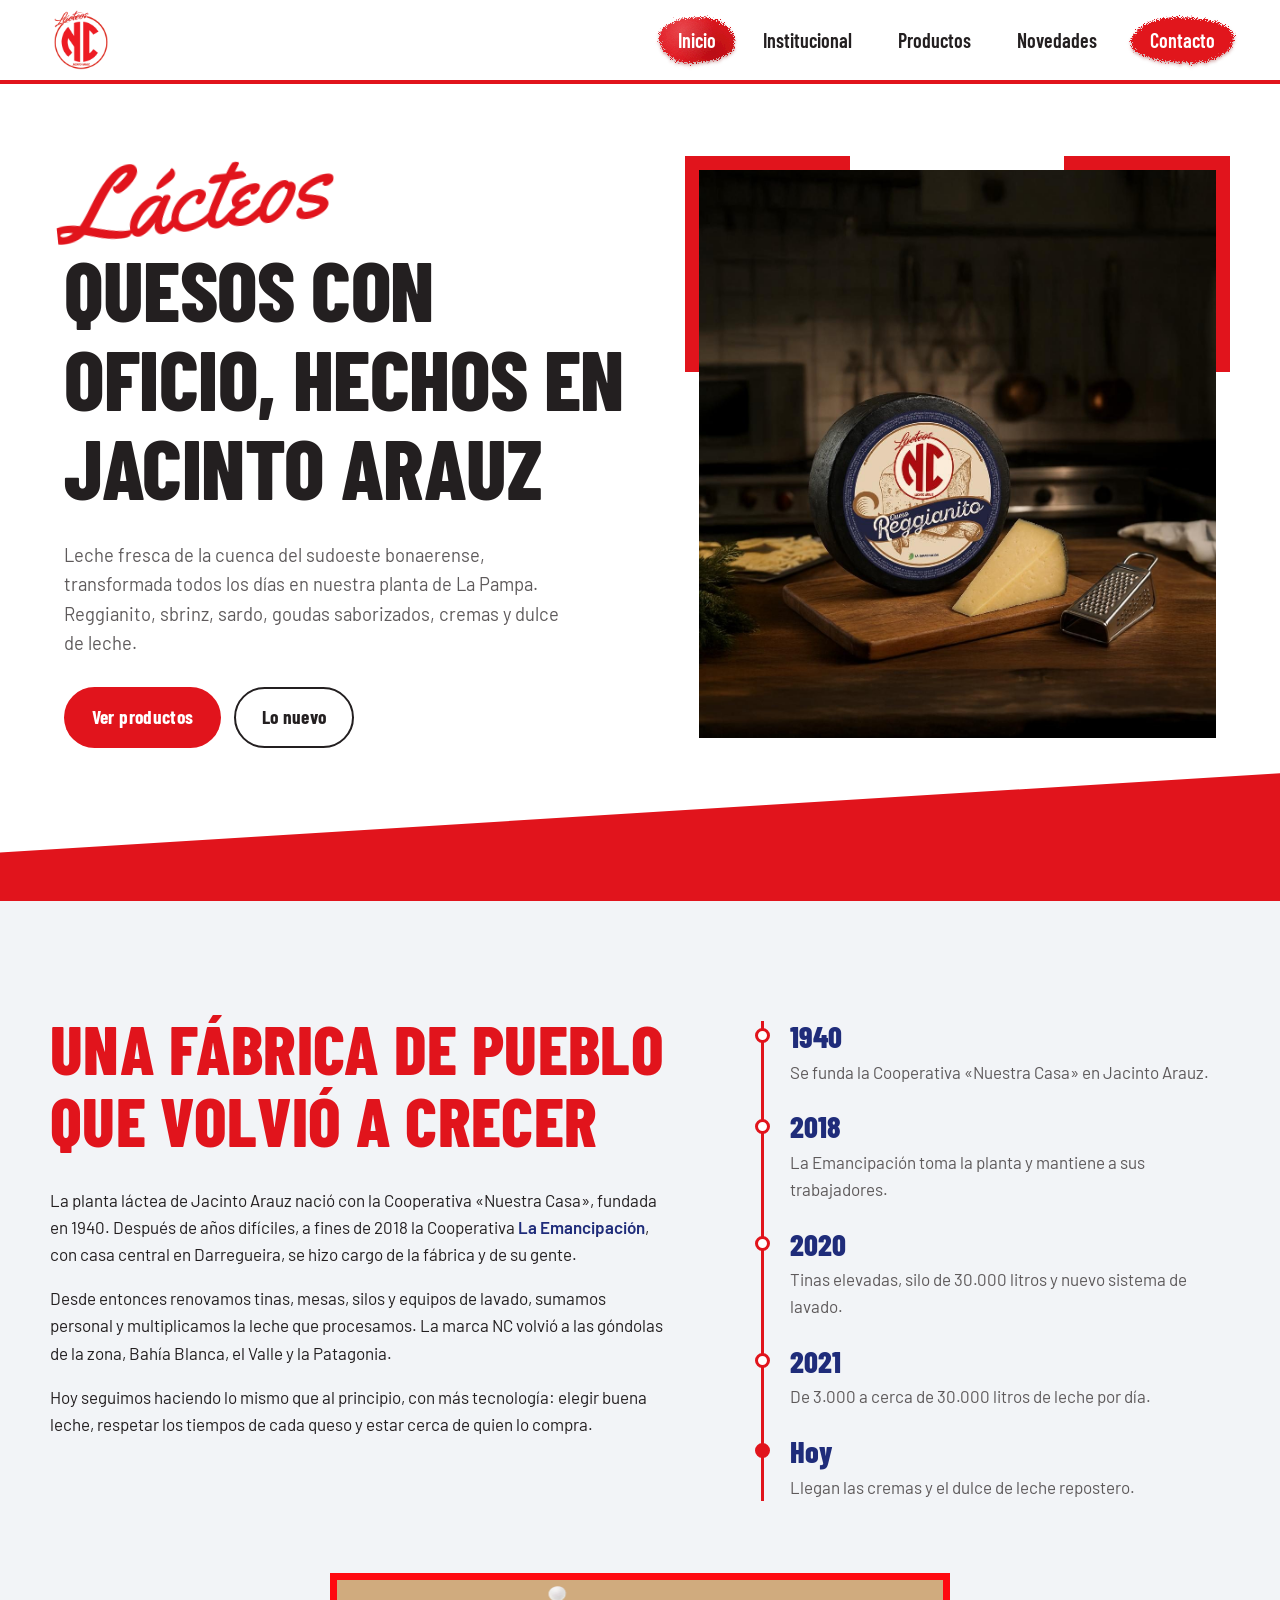
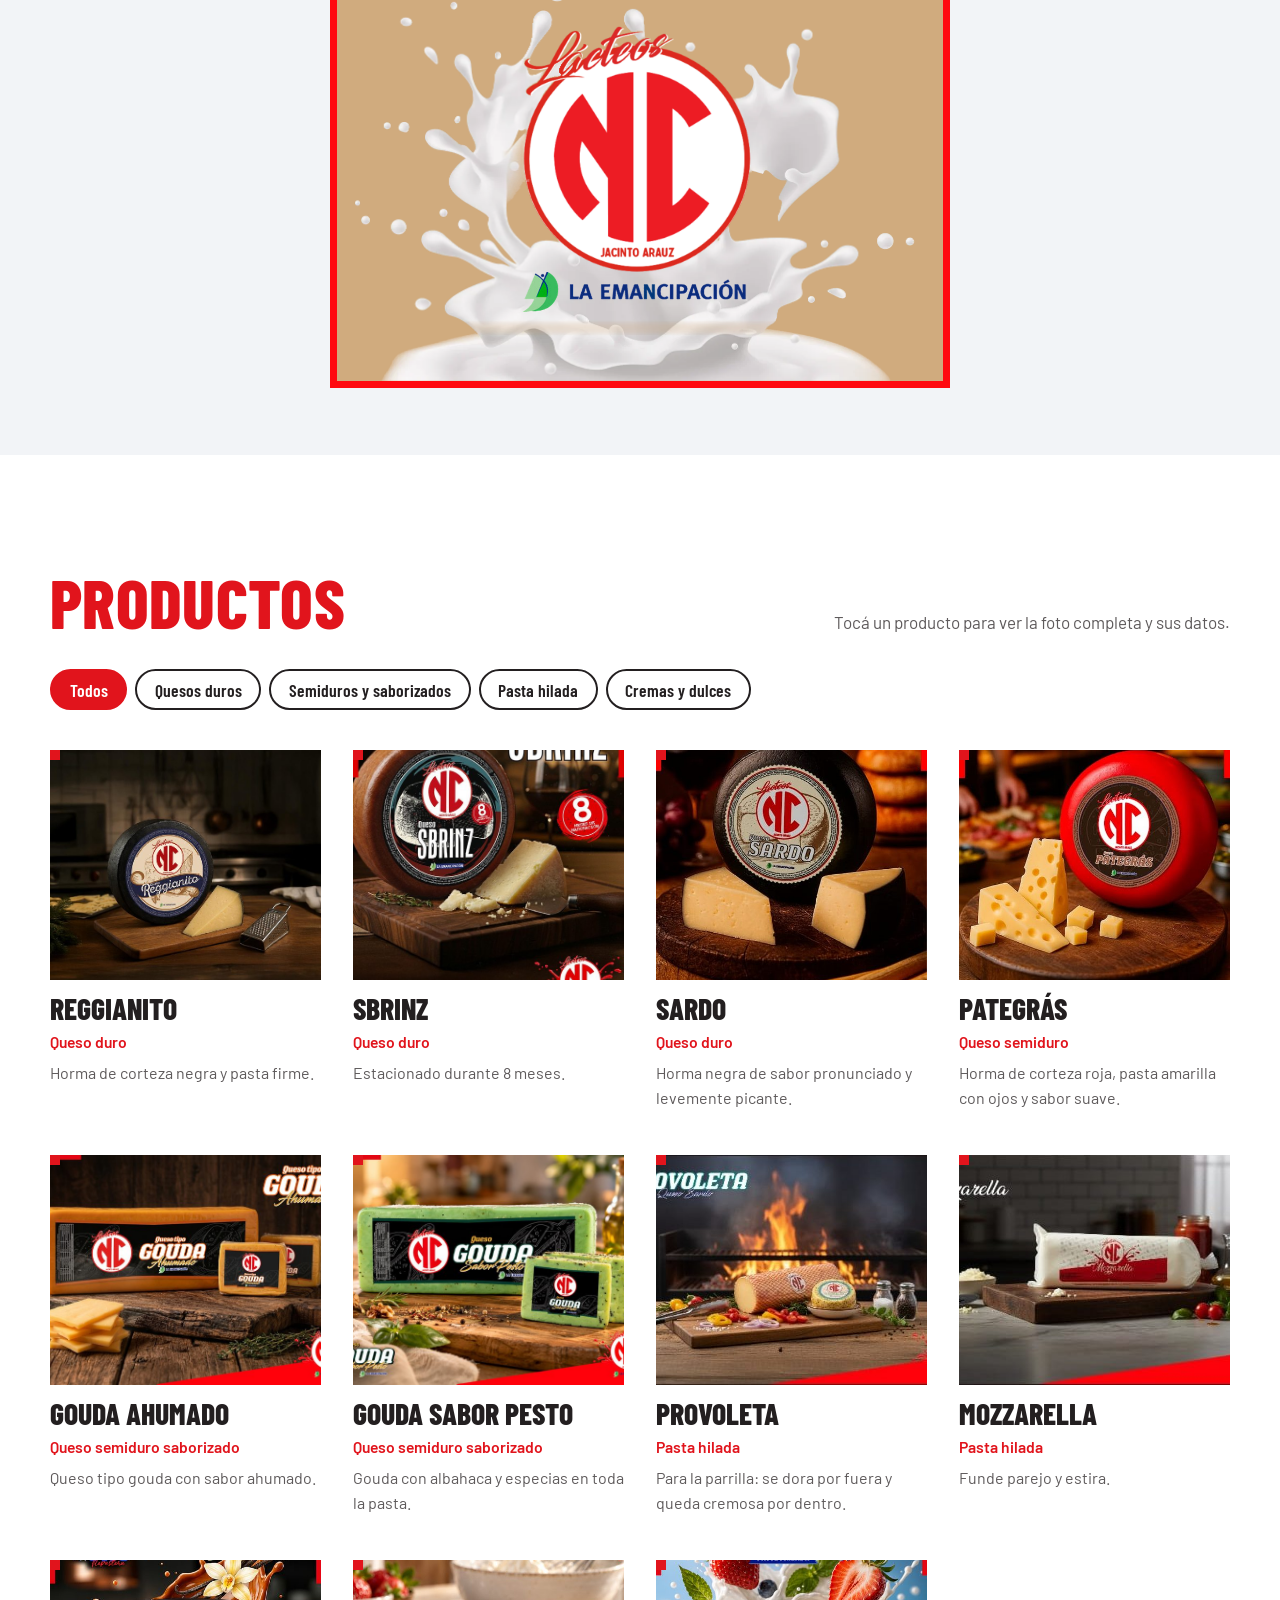
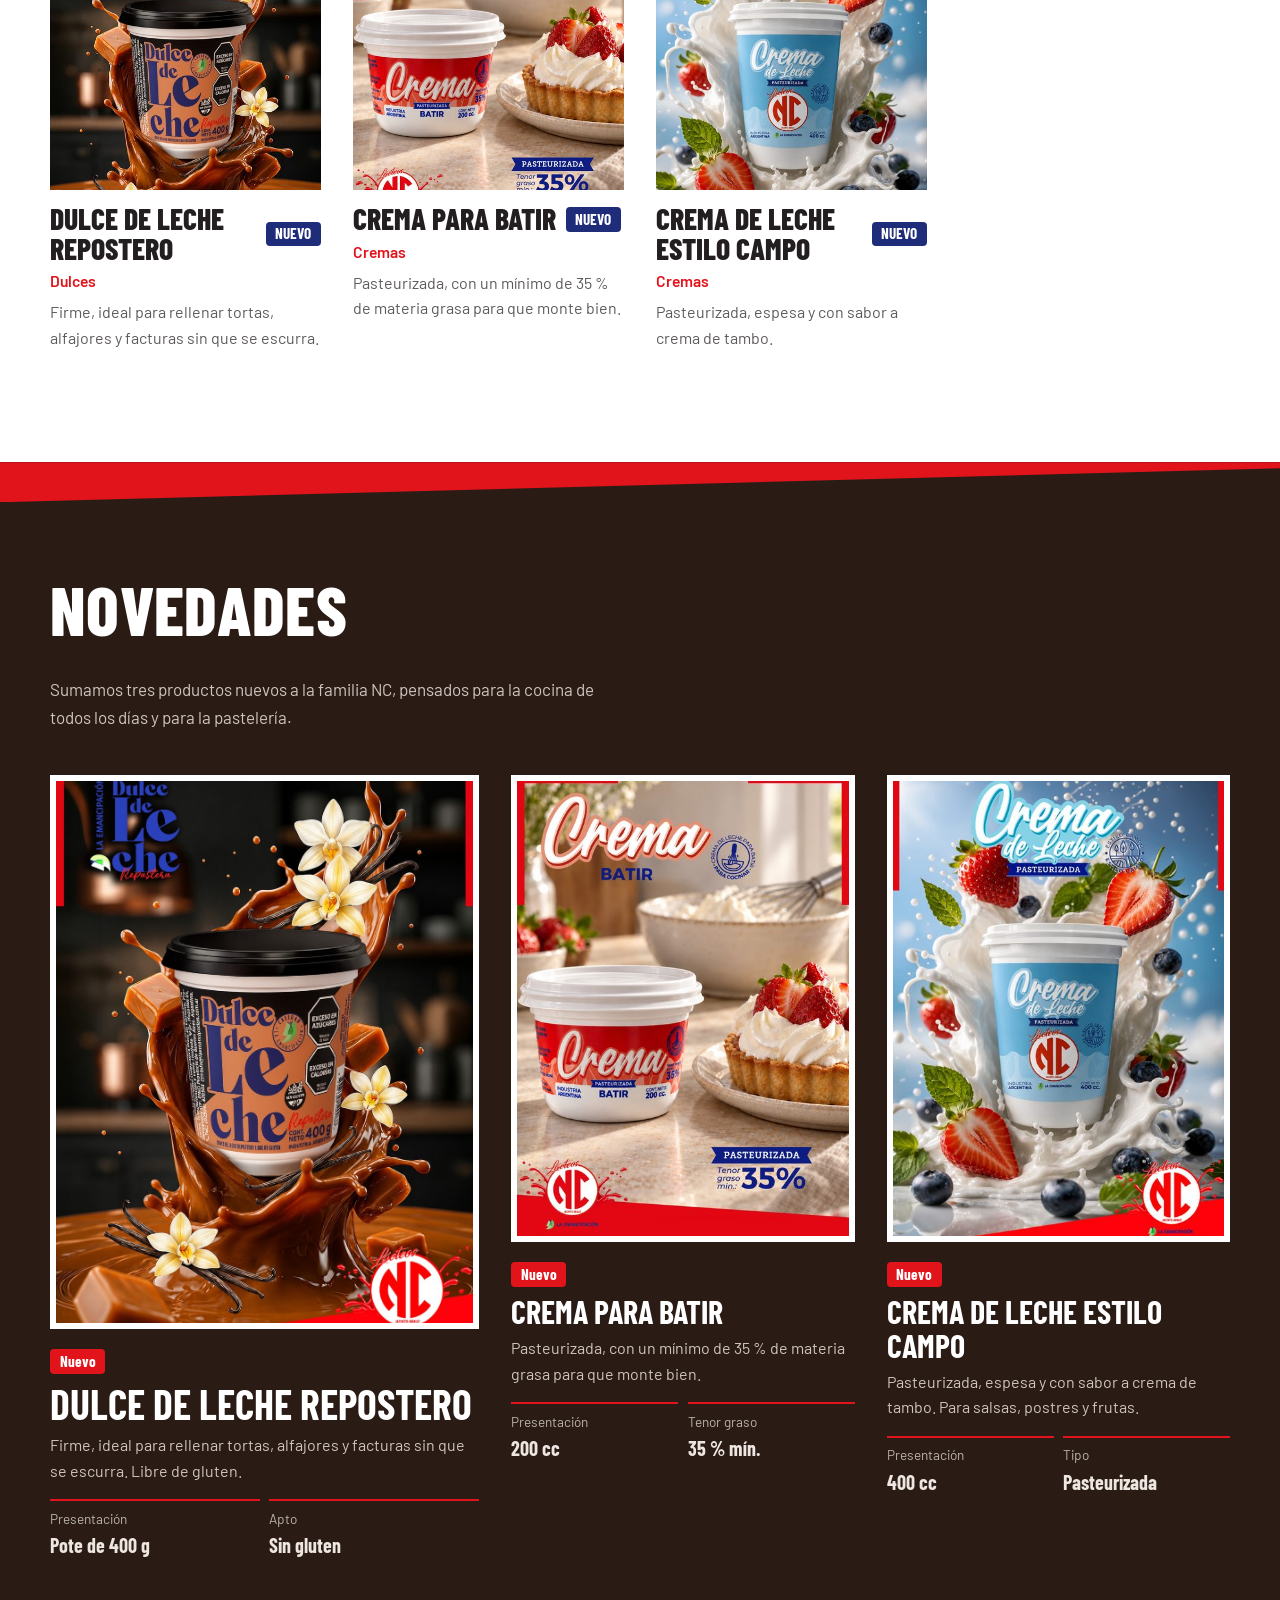
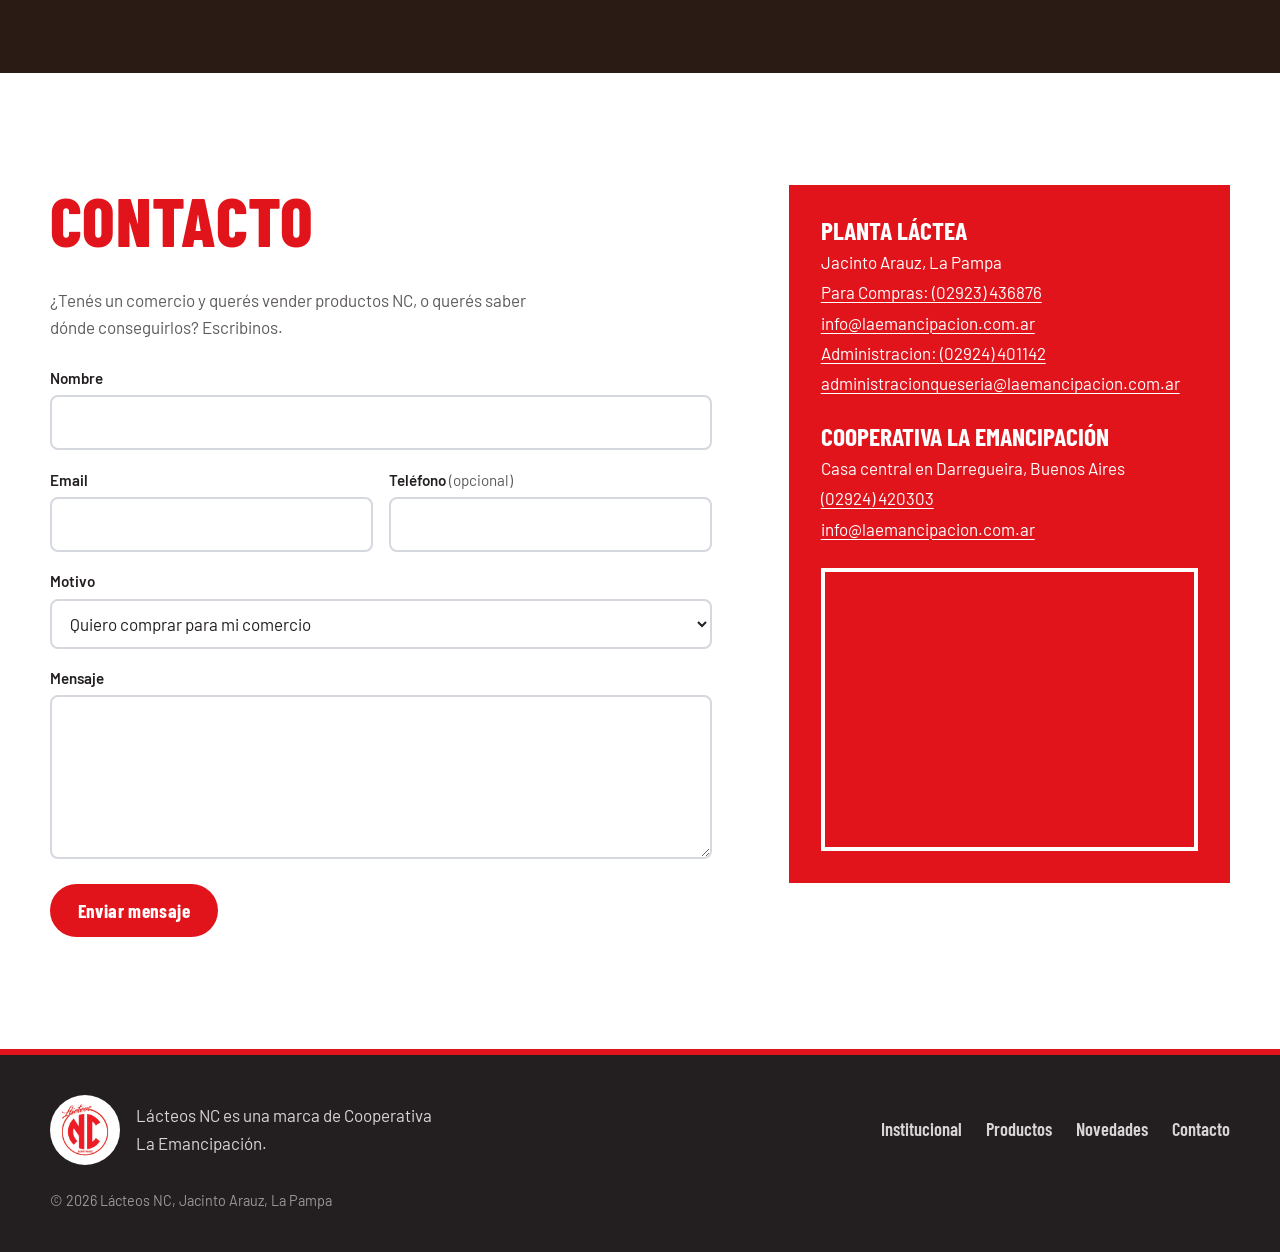
==== index.html @ 92c8c90b "Update index.html Actualizacion de datos v.5 Se agregaron datos de contacto" ====
<!doctype html>
<html lang="es">
<head>
<meta charset="utf-8">
<meta name="viewport" content="width=device-width, initial-scale=1">
<title>Lácteos NC | Jacinto Arauz</title>
<meta name="description" content="Lácteos NC elabora quesos, cremas y dulce de leche en su planta de Jacinto Arauz, La Pampa. Una marca de la Cooperativa La Emancipación.">
<meta name="author" content="Cooperativa La Emancipación">
<link rel="canonical" href="https://lacteosnc.com.ar/">
<meta property="og:type" content="website">
<meta property="og:url" content="https://lacteosnc.com.ar/">
<meta property="og:locale" content="es_AR">
<meta property="og:site_name" content="Lácteos NC">
<meta property="og:title" content="Lácteos NC | Jacinto Arauz">
<meta property="og:description" content="Quesos, cremas y dulce de leche elaborados en Jacinto Arauz, La Pampa.">
<meta property="og:image" content="https://lacteosnc.com.ar/img/logo-nc-emancipacion.jpg">
<meta property="og:image:width" content="1200">
<meta property="og:image:height" content="813">
<meta name="twitter:card" content="summary_large_image">
<meta name="theme-color" content="#E1141C">
<link rel="icon" type="image/png" href="img/favicon.png">
<link rel="apple-touch-icon" href="img/logo-nc.png">

<script type="application/ld+json">
{
  "@context": "https://schema.org",
  "@type": "Organization",
  "name": "Lácteos NC",
  "url": "https://lacteosnc.com.ar/",
  "logo": "https://lacteosnc.com.ar/img/logo-nc-lg.png",
  "description": "Quesos, cremas y dulce de leche elaborados en la planta láctea de Jacinto Arauz, La Pampa.",
  "parentOrganization": { "@type": "Organization", "name": "Cooperativa La Emancipación" },
  "address": { "@type": "PostalAddress", "addressLocality": "Jacinto Arauz", "addressRegion": "La Pampa", "addressCountry": "AR" },
  "email": "info@laemancipacion.com.ar",
  "telephone": "+54-2924-420303"
}
</script>
<link rel="stylesheet" href="css/styles.css?v=4">
<script src="js/config.js?v=4"></script>
<script src="js/main.js?v=4" defer></script>
</head>
<body>

<a class="saltar" href="#institucional">Saltar al contenido</a>

<!-- Filtro del menú estilo peluche: deshilacha el borde de la "alfombra" roja -->
<svg width="0" height="0" style="position:absolute" aria-hidden="true" focusable="false">
  <filter id="peluche" x="-20%" y="-30%" width="140%" height="160%">
    <feTurbulence type="fractalNoise" baseFrequency=".7 1.1" numOctaves="3" seed="7" result="pelo"/>
    <feDisplacementMap in="SourceGraphic" in2="pelo" scale="9" xChannelSelector="R" yChannelSelector="G" result="peludo"/>
    <feGaussianBlur in="peludo" stdDeviation=".35" result="suave"/>
    <feDropShadow in="suave" dx="0" dy="2" stdDeviation="1.6" flood-color="#7a0a0e" flood-opacity=".35"/>
  </filter>
</svg>

<header class="header" id="header">
  <a class="header__logo" href="#inicio" aria-label="Lácteos NC, inicio">
    <img src="img/logo-nc.png" alt="Lácteos NC Jacinto Arauz" width="72" height="72">
  </a>

  <button class="header__toggle" type="button" aria-expanded="false" aria-controls="menu" aria-label="Abrir menú">
    <span></span><span></span><span></span>
  </button>

  <nav class="nav nav--peluche" id="menu" aria-label="Navegación principal">
    <ul>
      <li><a href="#inicio">Inicio</a></li>
      <li><a href="#institucional">Institucional</a></li>
      <li><a href="#productos">Productos</a></li>
      <li><a href="#novedades">Novedades</a></li>
      <li><a href="#contacto" class="nav__cta">Contacto</a></li>
    </ul>
  </nav>
</header>

<main>

<!-- ============================================================ INICIO -->
<section class="hero" id="inicio">
  <div class="hero__texto">
    <p class="hero__script">Lácteos</p>
    <h1 class="hero__titulo">Quesos con oficio, hechos en Jacinto Arauz</h1>
    <p class="hero__bajada">Leche fresca de la cuenca del sudoeste bonaerense, transformada todos los días en nuestra planta de La Pampa. Reggianito, sbrinz, sardo, goudas saborizados, cremas y dulce de leche.</p>
    <div class="hero__acciones">
      <a class="btn btn--rojo" href="#productos">Ver productos</a>
      <a class="btn btn--linea" href="#novedades">Lo nuevo</a>
    </div>
  </div>

  <figure class="hero__foto marco">
    <img src="img/productos/reggianito.jpg" alt="Horma de queso Reggianito NC sobre tabla de madera, con un trozo cortado y un rallador" width="1147" height="1280" fetchpriority="high">
  </figure>

  <div class="hero__franja" aria-hidden="true"></div>
</section>

<!-- ====================================================== INSTITUCIONAL -->
<section class="seccion institucional" id="institucional" aria-labelledby="t-inst">
  <div class="contenedor institucional__grilla">
    <div class="institucional__texto">
      <h2 class="titulo" id="t-inst">Una fábrica de pueblo que volvió a crecer</h2>
      <p>La planta láctea de Jacinto Arauz nació con la Cooperativa «Nuestra Casa», fundada en 1940. Después de años difíciles, a fines de 2018 la Cooperativa <strong>La Emancipación</strong>, con casa central en Darregueira, se hizo cargo de la fábrica y de su gente.</p>
      <p>Desde entonces renovamos tinas, mesas, silos y equipos de lavado, sumamos personal y multiplicamos la leche que procesamos. La marca NC volvió a las góndolas de la zona, Bahía Blanca, el Valle y la Patagonia.</p>
      <p>Hoy seguimos haciendo lo mismo que al principio, con más tecnología: elegir buena leche, respetar los tiempos de cada queso y estar cerca de quien lo compra.</p>
    </div>

    <ol class="linea">
      <li><span class="linea__anio">1940</span><p>Se funda la Cooperativa «Nuestra Casa» en Jacinto Arauz.</p></li>
      <li><span class="linea__anio">2018</span><p>La Emancipación toma la planta y mantiene a sus trabajadores.</p></li>
      <li><span class="linea__anio">2020</span><p>Tinas elevadas, silo de 30.000 litros y nuevo sistema de lavado.</p></li>
      <li><span class="linea__anio">2021</span><p>De 3.000 a cerca de 30.000 litros de leche por día.</p></li>
      <li><span class="linea__anio">Hoy</span><p>Llegan las cremas y el dulce de leche repostero.</p></li>
    </ol>
  </div>

  <!-- Logo animado: Lácteos NC y La Emancipación emergen de la leche.
       Se reproduce al aparecer en pantalla; un clic lo repite. -->
  <figure class="institucional__sello">
    <div class="leche" id="leche" role="img" tabindex="0"
         aria-label="Logo de Lácteos NC Jacinto Arauz cayendo en la leche y salpicando, junto al logo de La Emancipación. Hacé clic para repetir la animación.">
      <!-- Capas recortadas de la imagen original logo-nc-emancipacion.jpg -->
      <img class="leche__capa leche__charco" src="img/leche-charco.webp" alt="" aria-hidden="true"
           style="left:7.30%;top:84.90%;width:84.00%;height:14.98%">
      <img class="leche__capa leche__corona" src="img/leche-corona.webp" alt="" aria-hidden="true"
           style="left:13.93%;top:7.30%;width:72.31%;height:81.19%">
      <div class="leche__capa leche__nc" aria-hidden="true"
           style="left:26.20%;top:7.43%;width:46.52%;height:69.43%">
        <span class="leche__circulo"></span>
        <img src="img/logo-nc-lg.png" alt="" width="720" height="720">
      </div>
      <img class="leche__capa leche__gotas1" src="img/leche-gotas1.webp" alt="" aria-hidden="true"
           style="left:16.75%;top:19.55%;width:67.08%;height:61.14%">
      <img class="leche__capa leche__gotas2" src="img/leche-gotas2.webp" alt="" aria-hidden="true"
           style="left:2.82%;top:1.36%;width:92.45%;height:81.06%">
      <div class="leche__capa leche__em" aria-hidden="true"
           style="left:30.51%;top:72.90%;width:37.31%;height:9.78%">
        <img src="img/logo-emancipacion.png" alt="" width="900" height="158">
      </div>
    </div>
  </figure>
</section>

<!-- ========================================================= PRODUCTOS -->
<section class="seccion productos" id="productos" aria-labelledby="t-prod">
  <div class="contenedor">
    <div class="productos__cabecera">
      <h2 class="titulo" id="t-prod">Productos</h2>
      <p>Tocá un producto para ver la foto completa y sus datos.</p>
    </div>

    <div class="filtros" role="group" aria-label="Filtrar productos">
      <button type="button" class="filtro" aria-pressed="true" data-filtro="todos">Todos</button>
      <button type="button" class="filtro" aria-pressed="false" data-filtro="duros">Quesos duros</button>
      <button type="button" class="filtro" aria-pressed="false" data-filtro="semiduros">Semiduros y saborizados</button>
      <button type="button" class="filtro" aria-pressed="false" data-filtro="hilados">Pasta hilada</button>
      <button type="button" class="filtro" aria-pressed="false" data-filtro="cremas">Cremas y dulces</button>
    </div>

    <ul class="grilla" id="grilla-productos">
      <!-- Las tarjetas se generan desde js/main.js (lista PRODUCTOS). -->
    </ul>
    <noscript><p>Activá JavaScript para ver el catálogo de productos.</p></noscript>
  </div>
</section>

<!-- ========================================================= NOVEDADES -->
<section class="seccion novedades" id="novedades" aria-labelledby="t-nov">
  <div class="contenedor">
    <h2 class="titulo titulo--claro" id="t-nov">Novedades</h2>
    <p class="novedades__bajada">Sumamos tres productos nuevos a la familia NC, pensados para la cocina de todos los días y para la pastelería.</p>

    <div class="novedades__grilla" id="grilla-novedades">
      <article class="nov nov--principal">
        <button type="button" class="nov__img" data-abrir="dulce-de-leche" aria-label="Ver Dulce de leche repostero en grande">
          <img src="img/productos/dulce-de-leche.jpg" alt="Pote de Dulce de Leche Repostero de 400 gramos rodeado de dulce de leche y flores de vainilla" width="1066" height="1600" loading="lazy">
        </button>
        <div class="nov__cuerpo">
          <span class="etiqueta">Nuevo</span>
          <h3>Dulce de leche repostero</h3>
          <p>Firme, ideal para rellenar tortas, alfajores y facturas sin que se escurra. Libre de gluten.</p>
          <dl class="datos">
            <div><dt>Presentación</dt><dd>Pote de 400 g</dd></div>
            <div><dt>Apto</dt><dd>Sin gluten</dd></div>
          </dl>
        </div>
      </article>

      <article class="nov">
        <button type="button" class="nov__img" data-abrir="crema-batir" aria-label="Ver Crema para batir en grande">
          <img src="img/productos/crema-batir-sm.jpg" alt="Pote de Crema para batir de 200 cc junto a una tarta de frutillas con crema" width="511" height="720" loading="lazy">
        </button>
        <div class="nov__cuerpo">
          <span class="etiqueta">Nuevo</span>
          <h3>Crema para batir</h3>
          <p>Pasteurizada, con un mínimo de 35 % de materia grasa para que monte bien.</p>
          <dl class="datos">
            <div><dt>Presentación</dt><dd>200 cc</dd></div>
            <div><dt>Tenor graso</dt><dd>35 % mín.</dd></div>
          </dl>
        </div>
      </article>

      <article class="nov">
        <button type="button" class="nov__img" data-abrir="crema-de-leche" aria-label="Ver Crema de leche estilo campo en grande">
          <img src="img/productos/crema-de-leche-sm.jpg" alt="Vaso de Crema de Leche pasteurizada de 400 cc entre salpicaduras de leche, frutillas y arándanos" width="480" height="720" loading="lazy">
        </button>
        <div class="nov__cuerpo">
          <span class="etiqueta">Nuevo</span>
          <h3>Crema de leche estilo campo</h3>
          <p>Pasteurizada, espesa y con sabor a crema de tambo. Para salsas, postres y frutas.</p>
          <dl class="datos">
            <div><dt>Presentación</dt><dd>400 cc</dd></div>
            <div><dt>Tipo</dt><dd>Pasteurizada</dd></div>
          </dl>
        </div>
      </article>
    </div>
  </div>
</section>

<!-- ========================================================== CONTACTO -->
<section class="seccion contacto" id="contacto" aria-labelledby="t-cont">
  <div class="contenedor contacto__grilla">
    <div>
      <h2 class="titulo" id="t-cont">Contacto</h2>
      <p class="contacto__bajada">¿Tenés un comercio y querés vender productos NC, o querés saber dónde conseguirlos? Escribinos.</p>

      <form class="form" id="form-contacto" novalidate>
        <div class="form__fila">
          <label for="f-nombre">Nombre</label>
          <input id="f-nombre" name="nombre" type="text" autocomplete="name" required>
        </div>
        <div class="form__fila form__fila--mitad">
          <div>
            <label for="f-email">Email</label>
            <input id="f-email" name="email" type="email" autocomplete="email" required>
          </div>
          <div>
            <label for="f-tel">Teléfono <span class="opcional">(opcional)</span></label>
            <input id="f-tel" name="telefono" type="tel" autocomplete="tel">
          </div>
        </div>
        <div class="form__fila">
          <label for="f-motivo">Motivo</label>
          <select id="f-motivo" name="motivo">
            <option>Quiero comprar para mi comercio</option>
            <option>Consulta sobre un producto</option>
            <option>Otro motivo</option>
          </select>
        </div>
        <div class="form__fila">
          <label for="f-mensaje">Mensaje</label>
          <textarea id="f-mensaje" name="mensaje" rows="5" required></textarea>
        </div>
        <p class="form__error" id="form-error" role="alert" hidden></p>
        <button class="btn btn--rojo" type="submit">Enviar mensaje</button>
      </form>
    </div>

    <aside class="contacto__datos" aria-label="Datos de contacto">
      <h3>Planta láctea</h3>
      <p>Jacinto Arauz, La Pampa</p>
      <p><a href="tel:+542923436876">Para Compras: (02923) 436876</a></p>
      <p><a href="mailto:info@laemancipacion.com.ar">info@laemancipacion.com.ar</a></p>

      <p><a href="tel:+542924401142">Administracion: (02924) 401142</a></p>
      <p><a href="mailto:administracionqueseria@laemancipacion.com.ar">administracionqueseria@laemancipacion.com.ar</a></p>

      <h3>Cooperativa La Emancipación</h3>
      <p>Casa central en Darregueira, Buenos Aires</p>
      <p><a href="tel:+542924420303">(02924) 420303</a></p>
      <p><a href="mailto:info@laemancipacion.com.ar">info@laemancipacion.com.ar</a></p>

      <div class="mapa">
        <iframe title="Mapa de Jacinto Arauz, La Pampa" src="https://maps.google.com/maps?q=Jacinto%20Arauz%2C%20La%20Pampa%2C%20Argentina&z=13&output=embed" loading="lazy" referrerpolicy="no-referrer-when-downgrade"></iframe>
      </div>
    </aside>
  </div>
</section>

</main>

<footer class="footer">
  <div class="contenedor footer__grilla">
    <div class="footer__marca">
      <span class="footer__sello"><img src="img/logo-nc.png" alt="" width="64" height="64"></span>
      <p>Lácteos NC es una marca de Cooperativa La Emancipación.</p>
    </div>
    <nav aria-label="Navegación del pie">
      <a href="#institucional">Institucional</a>
      <a href="#productos">Productos</a>
      <a href="#novedades">Novedades</a>
      <a href="#contacto">Contacto</a>
    </nav>
    <p class="footer__copy">© <span id="anio">2026</span> Lácteos NC, Jacinto Arauz, La Pampa</p>
  </div>
</footer>

<!-- ====================================================== DETALLE (modal) -->
<dialog class="detalle" id="detalle" aria-labelledby="detalle-titulo">
  <button type="button" class="detalle__cerrar" aria-label="Cerrar">&times;</button>
  <div class="detalle__grilla">
    <figure class="detalle__foto"><img id="detalle-img" src="" alt=""></figure>
    <div class="detalle__info">
      <p class="detalle__familia" id="detalle-familia"></p>
      <h3 id="detalle-titulo"></h3>
      <p id="detalle-desc"></p>
      <dl class="datos" id="detalle-datos"></dl>
    </div>
  </div>
</dialog>

</body>
</html>
---- css/styles.css ----
/* =====================================================================
   Lácteos NC — hoja de estilos
   Colores de marca: rojo NC y blanco. Azul de las etiquetas como apoyo.
   ===================================================================== */
/* Tipografías alojadas en el sitio */
@font-face { font-family: "Barlow Condensed"; font-style: normal; font-weight: 600; font-display: swap; src: url("../fonts/barlow-condensed-latin-600-normal.woff2") format("woff2"); }
@font-face { font-family: "Barlow Condensed"; font-style: normal; font-weight: 700; font-display: swap; src: url("../fonts/barlow-condensed-latin-700-normal.woff2") format("woff2"); }
@font-face { font-family: "Barlow Condensed"; font-style: normal; font-weight: 800; font-display: swap; src: url("../fonts/barlow-condensed-latin-800-normal.woff2") format("woff2"); }
@font-face { font-family: "Barlow"; font-style: normal; font-weight: 400; font-display: swap; src: url("../fonts/barlow-latin-400-normal.woff2") format("woff2"); }
@font-face { font-family: "Barlow"; font-style: normal; font-weight: 500; font-display: swap; src: url("../fonts/barlow-latin-500-normal.woff2") format("woff2"); }
@font-face { font-family: "Barlow"; font-style: normal; font-weight: 600; font-display: swap; src: url("../fonts/barlow-latin-600-normal.woff2") format("woff2"); }
@font-face { font-family: "Yellowtail"; font-style: normal; font-weight: 400; font-display: swap; src: url("../fonts/yellowtail-latin-400-normal.woff2") format("woff2"); }

:root {
  --rojo: #E1141C;
  --rojo-oscuro: #B50E15;
  --blanco: #FFFFFF;
  --leche: #F2F4F7;
  --azul: #1F2C7A;
  --madera: #2A1B15;
  --tinta: #231F20;
  --gris: #5E5A5B;

  --f-titulo: "Barlow Condensed", "Arial Narrow", sans-serif;
  --f-texto: "Barlow", system-ui, sans-serif;
  --f-script: "Yellowtail", cursive;

  --ancho: 1180px;
  --header: 84px;
  --marco: 14px; /* grosor de los corchetes rojos */
}

*, *::before, *::after { box-sizing: border-box; }
html { scroll-behavior: smooth; scroll-padding-top: var(--header); }
body {
  margin: 0;
  font-family: var(--f-texto);
  font-size: 1.0625rem;
  line-height: 1.6;
  color: var(--tinta);
  background: var(--blanco);
  -webkit-font-smoothing: antialiased;
}
img { display: block; max-width: 100%; height: auto; }
a { color: inherit; }
h1, h2, h3 { font-family: var(--f-titulo); line-height: 1.05; margin: 0; }
p { margin: 0 0 1em; }

:focus-visible { outline: 3px solid var(--azul); outline-offset: 3px; }

.saltar {
  position: absolute; left: 1rem; top: -4rem; z-index: 100;
  background: var(--azul); color: var(--blanco); padding: .6rem 1rem; text-decoration: none;
}
.saltar:focus { top: 1rem; }

.contenedor { width: min(100% - 2.5rem, var(--ancho)); margin-inline: auto; }
.seccion { padding-block: clamp(4rem, 9vw, 7rem); position: relative; }

.titulo {
  font-size: clamp(2.6rem, 6vw, 4.25rem);
  font-weight: 800;
  text-transform: uppercase;
  letter-spacing: .005em;
  color: var(--rojo);
  margin-bottom: .45em;
}
.titulo--claro { color: var(--blanco); }

/* ---------- Corchetes rojos: el mismo marco de las fotos de producto ---------- */
.marco { position: relative; }
.marco::before, .marco::after {
  content: ""; position: absolute; width: 32%; height: 38%;
  border: var(--marco) solid var(--rojo); pointer-events: none; z-index: 1;
}
.marco::before { top: calc(var(--marco) * -1); left: calc(var(--marco) * -1); border-right: 0; border-bottom: 0; }
.marco::after  { top: calc(var(--marco) * -1); right: calc(var(--marco) * -1); border-left: 0; border-bottom: 0; }

/* ---------- Botones ---------- */
.btn {
  display: inline-flex; align-items: center; justify-content: center;
  font-family: var(--f-titulo); font-weight: 700; font-size: 1.2rem; letter-spacing: .02em;
  padding: .8rem 1.6rem; border: 2px solid transparent; border-radius: 999px;
  text-decoration: none; cursor: pointer; transition: background-color .2s, color .2s;
}
.btn--rojo { background: var(--rojo); color: var(--blanco); }
.btn--rojo:hover { background: var(--rojo-oscuro); }
.btn--linea { border-color: var(--tinta); color: var(--tinta); background: transparent; }
.btn--linea:hover { background: var(--tinta); color: var(--blanco); }

/* =========================== HEADER =========================== */
.header {
  position: sticky; top: 0; z-index: 50;
  height: var(--header);
  display: flex; align-items: center; justify-content: space-between;
  padding-inline: clamp(1.25rem, 4vw, 3rem);
  background: var(--blanco);
  border-bottom: 4px solid var(--rojo);
}
.header__logo img { width: 66px; height: 66px; }
.nav ul { list-style: none; display: flex; align-items: center; gap: clamp(.25rem, 1vw, .8rem); margin: 0; padding: 0; }
.nav a {
  position: relative; isolation: isolate; display: block;
  font-family: var(--f-titulo); font-weight: 600; font-size: 1.25rem; line-height: 1;
  color: var(--tinta); text-decoration: none; padding: .7rem 1.05rem;
  transition: color .2s;
}
.nav a:hover, .nav a:focus-visible, .nav a[aria-current="true"] { color: var(--blanco); }
.nav .nav__cta { background: var(--rojo); color: var(--blanco); border-radius: 999px; margin-left: .4rem; }

/* ---- Estilo PELUCHE (predeterminado: <nav class="nav nav--peluche">) ----
   Detrás del texto aparece una "alfombra" roja de bordes peludos:
   forma irregular + filtro SVG #peluche que deshilacha el borde.       */
.nav--peluche a::before {
  content: ""; position: absolute; inset: -.1rem -.15rem; z-index: -1;
  background:
    radial-gradient(circle at 30% 28%, rgba(255,255,255,.22), transparent 55%),
    radial-gradient(circle at 72% 78%, rgba(0,0,0,.18), transparent 60%),
    var(--rojo);
  border-radius: 46% 54% 42% 58% / 58% 44% 56% 42%;
  filter: url(#peluche);
  transform: scale(.2) rotate(-8deg); opacity: 0;
  transition: transform .45s cubic-bezier(.3,1.6,.5,1), opacity .2s, border-radius .6s;
}
.nav--peluche a:hover::before,
.nav--peluche a:focus-visible::before,
.nav--peluche a[aria-current="true"]::before {
  opacity: 1; transform: scale(1) rotate(0);
  border-radius: 54% 46% 58% 42% / 44% 58% 42% 56%;
}
.nav--peluche a:active::before { transform: scale(.9, .84); transition-duration: .1s; } /* se aplasta al hacer clic */
.nav--peluche a:focus-visible { outline: none; }
.nav--peluche a:focus-visible::before { box-shadow: 0 0 0 3px var(--azul); }
/* Contacto ya es rojo: al pasar se vuelve peluche rojo oscuro */
.nav--peluche .nav__cta { background: transparent; }
.nav--peluche .nav__cta::before { opacity: 1; transform: none; background: var(--rojo); }
.nav--peluche .nav__cta:hover::before { background: var(--rojo-oscuro); transform: scale(1.06) rotate(-2deg); }

/* ---- Estilo CONVERTIR (alternativo: <nav class="nav nav--clasico">) ----
   Como el sitio de Convertir: el botón se pinta de rojo y el texto pasa a blanco. */
.nav--clasico a { border-radius: 6px; transition: background-color .2s, color .2s; }
.nav--clasico a:hover, .nav--clasico a:focus-visible, .nav--clasico a[aria-current="true"] { background: var(--rojo); }
.nav--clasico .nav__cta:hover { background: var(--rojo-oscuro); }

.header__toggle { display: none; }

/* =========================== HERO =========================== */
.hero {
  position: relative; overflow: hidden;
  display: grid; grid-template-columns: 1.05fr .95fr; align-items: center;
  gap: clamp(2rem, 5vw, 5rem);
  min-height: calc(100svh - var(--header));
  padding: clamp(3rem, 6vw, 5rem) clamp(1.25rem, 5vw, 5rem) clamp(7rem, 12vw, 10rem);
}
.hero__texto { position: relative; z-index: 2; max-width: 36rem; }
.hero__script {
  font-family: var(--f-script); color: var(--rojo);
  font-size: clamp(3.4rem, 8vw, 6.2rem); line-height: 1; margin: 0 0 -.15em -.04em;
  transform: rotate(-6deg); transform-origin: left bottom;
}
.hero__titulo {
  font-size: clamp(2.9rem, 6.6vw, 5.6rem); font-weight: 800; text-transform: uppercase;
  color: var(--tinta); letter-spacing: -.005em; margin-bottom: .35em;
}
.hero__bajada { font-size: 1.15rem; color: var(--gris); max-width: 32rem; }
.hero__acciones { display: flex; flex-wrap: wrap; gap: .8rem; margin-top: 1.8rem; }

.hero__foto { margin: 0; position: relative; z-index: 2; justify-self: center; width: min(100%, 520px); }
.hero__foto img { width: 100%; aspect-ratio: 4 / 4.4; object-fit: cover; object-position: 40% 70%; }

/* Franja roja en diagonal, como el pie de las fotos de producto */
.hero__franja {
  position: absolute; left: 0; right: 0; bottom: 0; height: clamp(5rem, 10vw, 8rem);
  background: var(--rojo); clip-path: polygon(0 62%, 100% 0, 100% 100%, 0 100%); z-index: 1;
}

/* Carga: una sola entrada orquestada */
@media (prefers-reduced-motion: no-preference) {
  .hero__script { animation: trazo .9s .1s both cubic-bezier(.2,.7,.2,1); }
  .hero__titulo, .hero__bajada, .hero__acciones { animation: sube .7s both cubic-bezier(.2,.7,.2,1); }
  .hero__titulo { animation-delay: .25s; }
  .hero__bajada { animation-delay: .38s; }
  .hero__acciones { animation-delay: .5s; }
  .hero__foto { animation: entra 1s .2s both cubic-bezier(.2,.7,.2,1); }
  .hero__franja { animation: franja .9s both cubic-bezier(.2,.7,.2,1); }
}
@keyframes trazo { from { opacity: 0; clip-path: inset(0 100% 0 0); } to { opacity: 1; clip-path: inset(0 0 0 0); } }
@keyframes sube { from { opacity: 0; transform: translateY(18px); } to { opacity: 1; transform: none; } }
@keyframes entra { from { opacity: 0; transform: scale(.96); } to { opacity: 1; transform: none; } }
@keyframes franja { from { transform: translateY(100%); } to { transform: none; } }

/* ======================== INSTITUCIONAL ======================== */
.institucional { background: var(--leche); }
.institucional__grilla { display: grid; grid-template-columns: 1.15fr .85fr; gap: clamp(2.5rem, 6vw, 6rem); align-items: start; }
.institucional__texto p { max-width: 62ch; }
.institucional__texto strong { color: var(--azul); }

.linea { list-style: none; margin: .5rem 0 0; padding: 0 0 0 1.6rem; border-left: 3px solid var(--rojo); }
.linea li { position: relative; padding-bottom: 1.6rem; }
.linea li:last-child { padding-bottom: 0; }
.linea li::before {
  content: ""; position: absolute; left: calc(-1.6rem - 9px); top: .45rem;
  width: 15px; height: 15px; border-radius: 50%; background: var(--blanco); border: 3px solid var(--rojo);
}
.linea li:last-child::before { background: var(--rojo); }
.linea__anio { font-family: var(--f-titulo); font-weight: 800; font-size: 1.9rem; color: var(--azul); line-height: 1; }
.linea p { margin: .2rem 0 0; color: var(--gris); }

.institucional__sello { margin: clamp(3rem, 6vw, 4.5rem) auto calc(clamp(4rem, 9vw, 7rem) * -.4); width: min(100% - 2.5rem, 620px); }

/* ---------- Logo animado: el logo NC cae en la leche ----------
   Las formas de leche (charco, corona y gotas) están recortadas de la
   imagen original. Cada capa se ubica en % sobre el mismo encuadre.   */
.leche {
  position: relative; overflow: hidden; cursor: pointer;
  aspect-ratio: 1206 / 808;
  border: 7px solid #FF0A10;
  background: #D0AB7E;
}
.leche__capa { position: absolute; display: block; max-width: none; }
.leche__nc img { position: absolute; inset: 0; width: 100%; height: 100%; }
.leche__circulo { position: absolute; left: 10%; top: 13.6%; width: 80%; height: 80%; border-radius: 50%; background: #fff; }
.leche__em { overflow: hidden; }            /* La Emancipación asoma desde la leche */
.leche__em img { display: block; width: 100%; height: 100%; }

.leche__charco { transform-origin: 50% 100%; }
.leche__corona { transform-origin: 50.2% 100%; }
.leche__gotas1 { transform-origin: 49.9% 81.4%; }
.leche__gotas2 { transform-origin: 51.3% 83.8%; }

/* Estado inicial: solo el charco de leche */
.leche:not(.terminado) .leche__nc { transform: translateY(-125%); }
.leche:not(.terminado) .leche__corona { transform: scale(.7, 0); }
.leche:not(.terminado) .leche__gotas1,
.leche:not(.terminado) .leche__gotas2 { opacity: 0; }
.leche:not(.terminado) .leche__em img { transform: translateY(110%); }

/* Reproducción */
.leche.play .leche__nc      { animation: nc-cae 1.15s .25s both; }
.leche.play .leche__charco  { animation: charco 1s .78s ease-out both; }
.leche.play .leche__corona  { animation: corona-sube 1.1s .8s cubic-bezier(.15,.9,.3,1.12) both; }
.leche.play .leche__gotas1  { animation: gotas-salen 1s .84s cubic-bezier(.1,.8,.3,1.08) both; }
.leche.play .leche__gotas2  { animation: gotas-salen 1.25s .88s cubic-bezier(.1,.8,.3,1.05) both; }
.leche.play .leche__em img  { animation: em-asoma .9s 1.9s cubic-bezier(.2,1.25,.4,1) both; }

/* Quieto después: la leche respira y las gotas flotan */
.leche.terminado .leche__corona { animation: corona-respira 4.5s ease-in-out infinite; }
.leche.terminado .leche__gotas1 { animation: gotas-flotan 5s ease-in-out infinite; }
.leche.terminado .leche__gotas2 { animation: gotas-flotan 6s -2s ease-in-out infinite reverse; }
.leche.terminado .leche__nc     { animation: nc-flota 4.5s ease-in-out infinite; }

@keyframes nc-cae {
  0%   { transform: translateY(-125%); animation-timing-function: cubic-bezier(.55,0,.9,.5); }
  45%  { transform: translateY(4%) scale(1.03, .94); animation-timing-function: cubic-bezier(.2,.7,.4,1); }
  70%  { transform: translateY(-3%) scale(.99, 1.02); }
  100% { transform: translateY(0) scale(1); }
}
@keyframes charco {
  0%   { transform: scaleY(1); }
  25%  { transform: scale(1.03, .82); }
  60%  { transform: scale(.99, 1.06); }
  100% { transform: scale(1); }
}
@keyframes corona-sube {
  0%   { transform: scale(.7, 0); }
  100% { transform: scale(1, 1); }
}
@keyframes gotas-salen {
  0%   { opacity: 0; transform: scale(.15); }
  15%  { opacity: 1; }
  100% { opacity: 1; transform: scale(1); }
}
@keyframes em-asoma {
  from { transform: translateY(110%); }
  to   { transform: translateY(0); }
}
@keyframes corona-respira {
  0%, 100% { transform: scale(1, 1); }
  50%      { transform: scale(.99, 1.025); }
}
@keyframes gotas-flotan {
  0%, 100% { transform: translateY(0); }
  50%      { transform: translateY(-1.2%); }
}
@keyframes nc-flota {
  0%, 100% { transform: translateY(0); }
  50%      { transform: translateY(-.8%); }
}

@media (prefers-reduced-motion: reduce) {
  .leche .leche__capa, .leche .leche__capa img { animation: none !important; transform: none !important; opacity: 1 !important; }
}

/* ========================== PRODUCTOS ========================== */
.productos__cabecera { display: flex; flex-wrap: wrap; align-items: baseline; justify-content: space-between; gap: .5rem 2rem; }
.productos__cabecera p { color: var(--gris); margin: 0 0 1.6rem; }

.filtros { display: flex; flex-wrap: wrap; gap: .5rem; margin-bottom: 2.5rem; }
.filtro {
  font-family: var(--f-titulo); font-weight: 600; font-size: 1.1rem;
  padding: .45rem 1.1rem; border-radius: 999px; cursor: pointer;
  border: 2px solid var(--tinta); background: var(--blanco); color: var(--tinta);
}
.filtro:hover { border-color: var(--rojo); color: var(--rojo); }
.filtro[aria-pressed="true"] { background: var(--rojo); border-color: var(--rojo); color: var(--blanco); }

.grilla { list-style: none; margin: 0; padding: 0; display: grid; grid-template-columns: repeat(auto-fill, minmax(260px, 1fr)); gap: 2.75rem 2rem; }
.grilla li[hidden] { display: none; }

.prod { all: unset; display: block; cursor: pointer; width: 100%; }
.prod__foto { display: block; position: relative; overflow: hidden; background: var(--madera); aspect-ratio: 4 / 3.4; }
.prod__foto img { display: block; width: 100%; height: 100%; object-fit: cover; transition: transform .5s cubic-bezier(.2,.7,.2,1); }
.prod__foto::after { /* esquina roja que aparece al pasar o enfocar */
  content: ""; position: absolute; top: 0; left: 0; width: 0; height: 0;
  border-top: 10px solid var(--rojo); border-left: 10px solid var(--rojo);
  transition: width .25s, height .25s;
}
.prod:hover .prod__foto img, .prod:focus-visible .prod__foto img { transform: scale(1.04); }
.prod:hover .prod__foto::after, .prod:focus-visible .prod__foto::after { width: 38%; height: 45%; }
.prod:focus-visible { outline: 3px solid var(--azul); outline-offset: 4px; }

.prod__nombre { display: flex; align-items: center; gap: .6rem; font-family: var(--f-titulo); font-weight: 800; font-size: 1.85rem; text-transform: uppercase; margin-top: .9rem; line-height: 1; }
.prod__familia { display: block; color: var(--rojo); font-weight: 600; font-size: .98rem; margin-top: .3rem; }
.prod__desc { display: block; color: var(--gris); font-size: 1rem; margin-top: .35rem; }

.etiqueta {
  display: inline-block; font-family: var(--f-titulo); font-weight: 700; font-size: .95rem; line-height: 1;
  background: var(--azul); color: var(--blanco); padding: .3rem .6rem; border-radius: 4px;
}

/* ========================== NOVEDADES ========================== */
.novedades { background: var(--madera); color: #EDE6E1; overflow: hidden; }
.novedades::before { /* franja roja diagonal arriba */
  content: ""; position: absolute; top: 0; left: 0; right: 0; height: 2.5rem;
  background: var(--rojo); clip-path: polygon(0 0, 100% 0, 100% 15%, 0 100%);
}
.novedades__bajada { max-width: 56ch; margin-bottom: 2.75rem; color: #CFC5BF; }

.novedades__grilla { display: grid; grid-template-columns: 1.25fr 1fr 1fr; gap: 2rem; align-items: start; }
.nov { display: flex; flex-direction: column; }
.nov--principal { grid-row: span 1; }
.nov__img { all: unset; cursor: pointer; display: block; overflow: hidden; border: 6px solid var(--blanco); }
.nov__img img { width: 100%; aspect-ratio: 2 / 2.75; object-fit: cover; object-position: center 40%; transition: transform .5s; }
.nov--principal .nov__img img { aspect-ratio: 2 / 2.6; }
.nov__img:hover img { transform: scale(1.03); }
.nov__img--video { cursor: default; background: #000; aspect-ratio: 9 / 12; }
.nov--principal .nov__img--video { aspect-ratio: 2 / 2.6; }
.nov__img--yt, .nov--principal .nov__img--yt { aspect-ratio: 16 / 9; }
.nov__img--video iframe, .nov__img--video video { display: block; width: 100%; height: 100%; border: 0; object-fit: cover; }
.nov__img:focus-visible { outline: 3px solid var(--blanco); outline-offset: 4px; }
.nov__cuerpo { padding-top: 1.1rem; }
.nov__cuerpo .etiqueta { background: var(--rojo); }
.nov h3 { font-size: 2rem; text-transform: uppercase; color: var(--blanco); margin: .5rem 0 .4rem; }
.nov--principal h3 { font-size: 2.6rem; }
.nov p { color: #CFC5BF; font-size: 1rem; }

.datos { display: grid; grid-template-columns: repeat(auto-fit, minmax(120px, 1fr)); gap: .6rem; margin: .8rem 0 0; }
.datos div { border-top: 2px solid var(--rojo); padding-top: .4rem; }
.datos dt { font-size: .85rem; opacity: .75; }
.datos dd { margin: 0; font-family: var(--f-titulo); font-weight: 700; font-size: 1.25rem; }

/* ========================== CONTACTO ========================== */
.contacto__grilla { display: grid; grid-template-columns: 1.2fr .8fr; gap: clamp(2.5rem, 6vw, 5rem); }
.contacto__bajada { color: var(--gris); max-width: 50ch; }

.form { margin-top: 1.5rem; display: grid; gap: 1.1rem; }
.form__fila--mitad { display: grid; grid-template-columns: 1fr 1fr; gap: 1rem; }
.form label { display: block; font-weight: 600; font-size: .95rem; margin-bottom: .3rem; }
.opcional { font-weight: 400; color: var(--gris); }
.form input, .form select, .form textarea {
  width: 100%; font: inherit; color: var(--tinta); padding: .75rem .9rem;
  border: 2px solid #D5D8DE; border-radius: 8px; background: var(--blanco);
}
.form input:focus, .form select:focus, .form textarea:focus { outline: none; border-color: var(--rojo); }
.form [aria-invalid="true"] { border-color: var(--rojo); background: #FFF5F5; }
.form .btn { justify-self: start; }
.form__error { color: var(--rojo-oscuro); font-weight: 600; margin: 0; }

.contacto__datos { background: var(--rojo); color: var(--blanco); padding: 2rem; align-self: start; }
.contacto__datos h3 { font-size: 1.6rem; text-transform: uppercase; margin-bottom: .3rem; }
.contacto__datos h3:not(:first-child) { margin-top: 1.6rem; }
.contacto__datos p { margin: 0 0 .2rem; }
.contacto__datos a { text-decoration-thickness: 1px; text-underline-offset: 3px; }
.contacto__datos a:focus-visible { outline-color: var(--blanco); }
.mapa { margin-top: 1.6rem; border: 4px solid var(--blanco); aspect-ratio: 4 / 3; }
.mapa iframe { width: 100%; height: 100%; border: 0; display: block; }

/* ========================== FOOTER ========================== */
.footer { background: var(--tinta); color: #D9D4D5; padding-block: 2.5rem; border-top: 6px solid var(--rojo); }
.footer__grilla { display: grid; grid-template-columns: 1fr auto; gap: 1.5rem 3rem; align-items: center; }
.footer__marca { display: flex; align-items: center; gap: 1rem; }
.footer__marca p { margin: 0; max-width: 30ch; }
.footer__sello { flex: none; background: var(--blanco); border-radius: 50%; padding: 6px; }
.footer__sello img { width: 58px; height: 58px; }
.footer nav { display: flex; flex-wrap: wrap; gap: 1.5rem; }
.footer nav a { font-family: var(--f-titulo); font-weight: 600; font-size: 1.15rem; text-decoration: none; }
.footer nav a:hover { color: var(--blanco); text-decoration: underline; text-decoration-color: var(--rojo); text-underline-offset: 5px; }
.footer__copy { grid-column: 1 / -1; margin: 0; font-size: .9rem; color: #9C9697; }

/* ========================== DETALLE ========================== */
.detalle {
  width: min(100% - 2rem, 980px); max-height: calc(100svh - 2rem);
  padding: 0; border: 0; border-top: 8px solid var(--rojo); background: var(--blanco); color: var(--tinta);
  overflow: auto;
}
.detalle::backdrop { background: rgba(35, 31, 32, .78); }
.detalle__grilla { display: grid; grid-template-columns: 1.15fr .85fr; }
.detalle__foto { margin: 0; background: var(--madera); display: grid; place-items: center; }
.detalle__foto img { width: 100%; max-height: calc(100svh - 3rem); object-fit: contain; }
.detalle__info { padding: 2.5rem 2rem 2rem; }
.detalle__familia { color: var(--rojo); font-weight: 600; margin: 0 0 .3rem; }
.detalle h3 { font-size: clamp(2.2rem, 4vw, 3rem); text-transform: uppercase; margin-bottom: .6rem; }
.detalle .datos dt { opacity: 1; color: var(--gris); }
.detalle__cerrar {
  position: absolute; top: .6rem; right: .6rem; z-index: 2;
  width: 44px; height: 44px; border-radius: 50%; border: 0; cursor: pointer;
  background: var(--rojo); color: var(--blanco); font-size: 1.8rem; line-height: 1;
}
.detalle__cerrar:hover { background: var(--rojo-oscuro); }
@media (prefers-reduced-motion: no-preference) {
  .detalle[open] { animation: sube .3s cubic-bezier(.2,.7,.2,1); }
}

/* ========================== RESPONSIVE ========================== */
@media (max-width: 960px) {
  .hero { grid-template-columns: 1fr; min-height: auto; }
  .hero__foto { width: min(100%, 440px); }
  .institucional__grilla, .contacto__grilla { grid-template-columns: 1fr; }
  .novedades__grilla { grid-template-columns: 1fr 1fr; }
  .nov--principal { grid-column: 1 / -1; display: grid; grid-template-columns: 1fr 1fr; gap: 2rem; align-items: center; }
  .detalle__grilla { grid-template-columns: 1fr; }
  .detalle__foto img { max-height: 60svh; }
}

@media (max-width: 760px) {
  :root { --header: 72px; --marco: 10px; }
  .header__logo img { width: 56px; height: 56px; }
  .header__toggle {
    display: grid; gap: 5px; place-content: center;
    width: 46px; height: 46px; border: 0; border-radius: 50%; background: var(--rojo); cursor: pointer;
  }
  .header__toggle span { display: block; width: 22px; height: 3px; background: var(--blanco); border-radius: 2px; transition: transform .2s, opacity .2s; }
  .header__toggle[aria-expanded="true"] span:nth-child(1) { transform: translateY(8px) rotate(45deg); }
  .header__toggle[aria-expanded="true"] span:nth-child(2) { opacity: 0; }
  .header__toggle[aria-expanded="true"] span:nth-child(3) { transform: translateY(-8px) rotate(-45deg); }

  .nav {
    position: absolute; top: 100%; left: 0; right: 0;
    background: var(--blanco); border-bottom: 4px solid var(--rojo);
    display: none;
  }
  .nav.abierto { display: block; }
  .nav ul { flex-direction: column; align-items: stretch; gap: 0; padding: .5rem 1.25rem 1.25rem; }
  .nav a { padding: .95rem 1rem; font-size: 1.4rem; }
  .nav .nav__cta { text-align: center; margin: .8rem 0 0; }
  .nav--peluche a::before { inset: .15rem 0; }

  .novedades__grilla { grid-template-columns: 1fr; }
  .nov--principal { display: flex; }
  .form__fila--mitad { grid-template-columns: 1fr; }
  .footer__grilla { grid-template-columns: 1fr; }
}
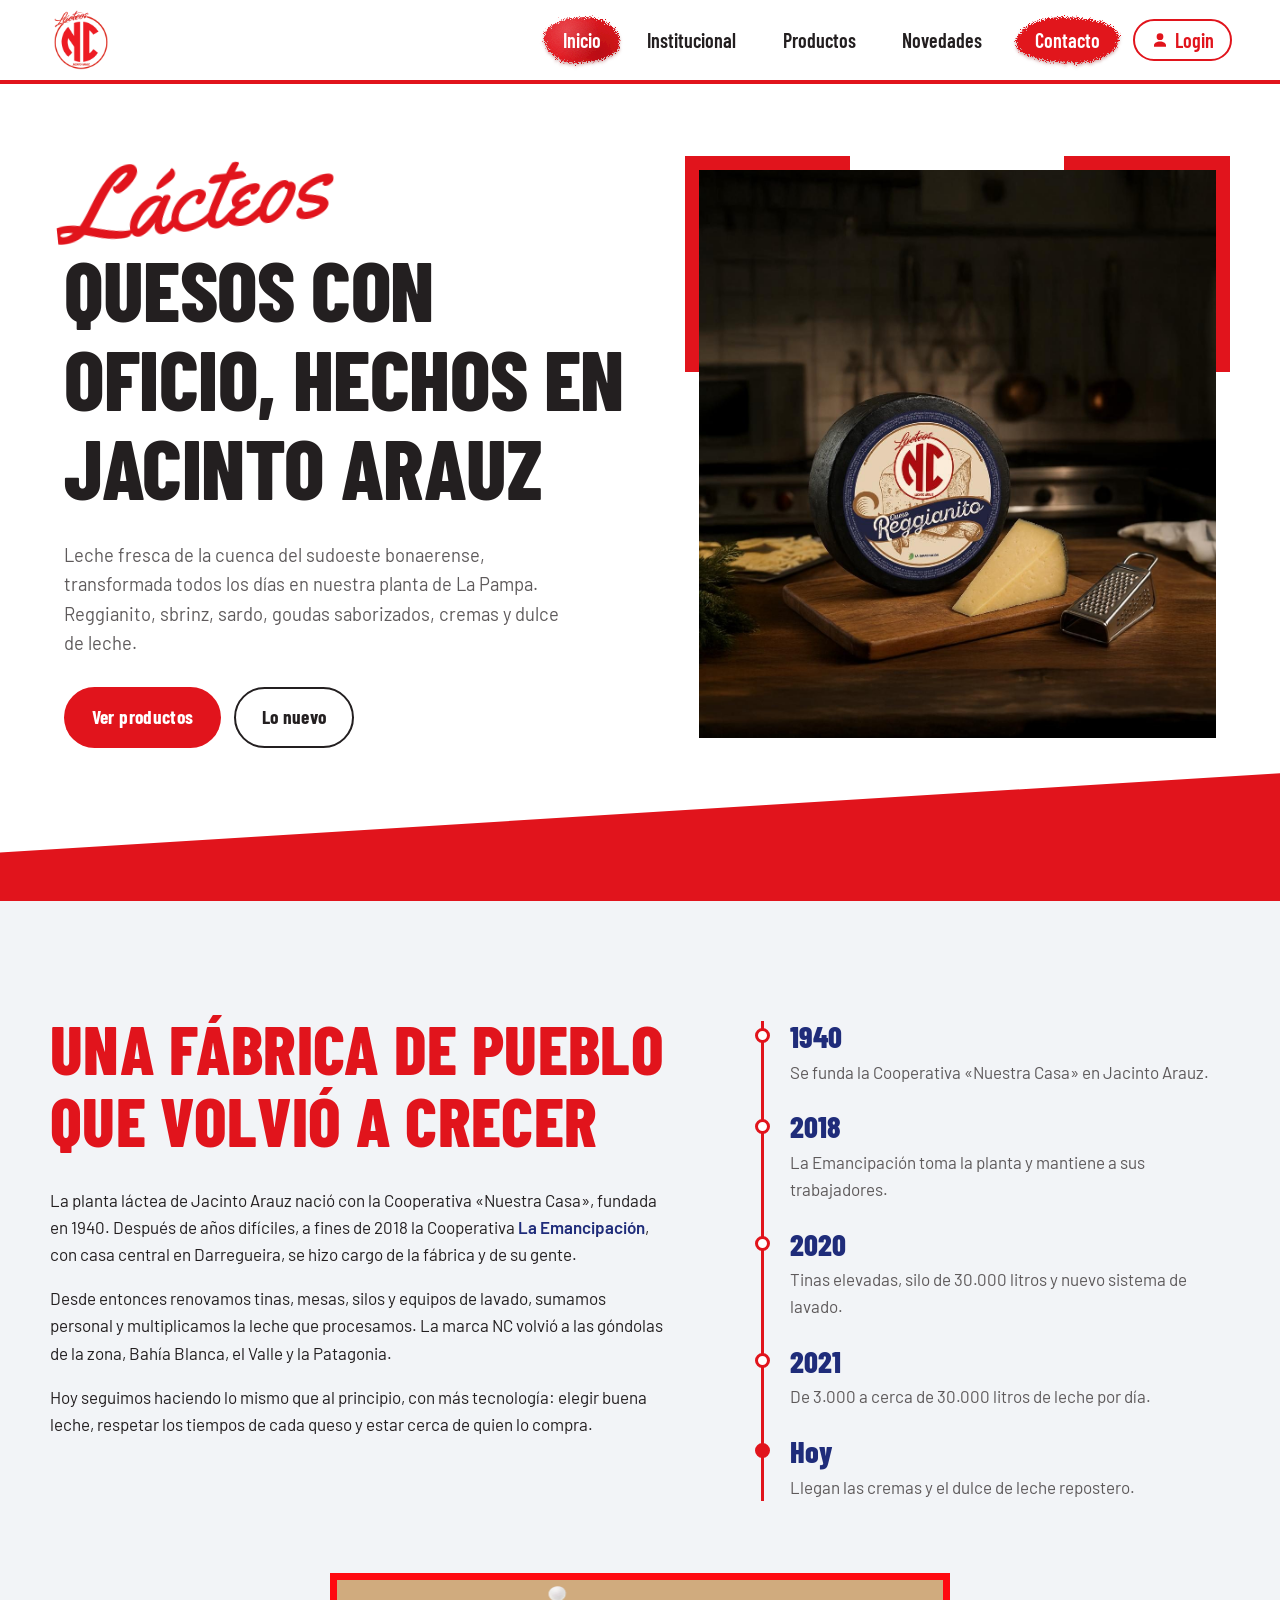
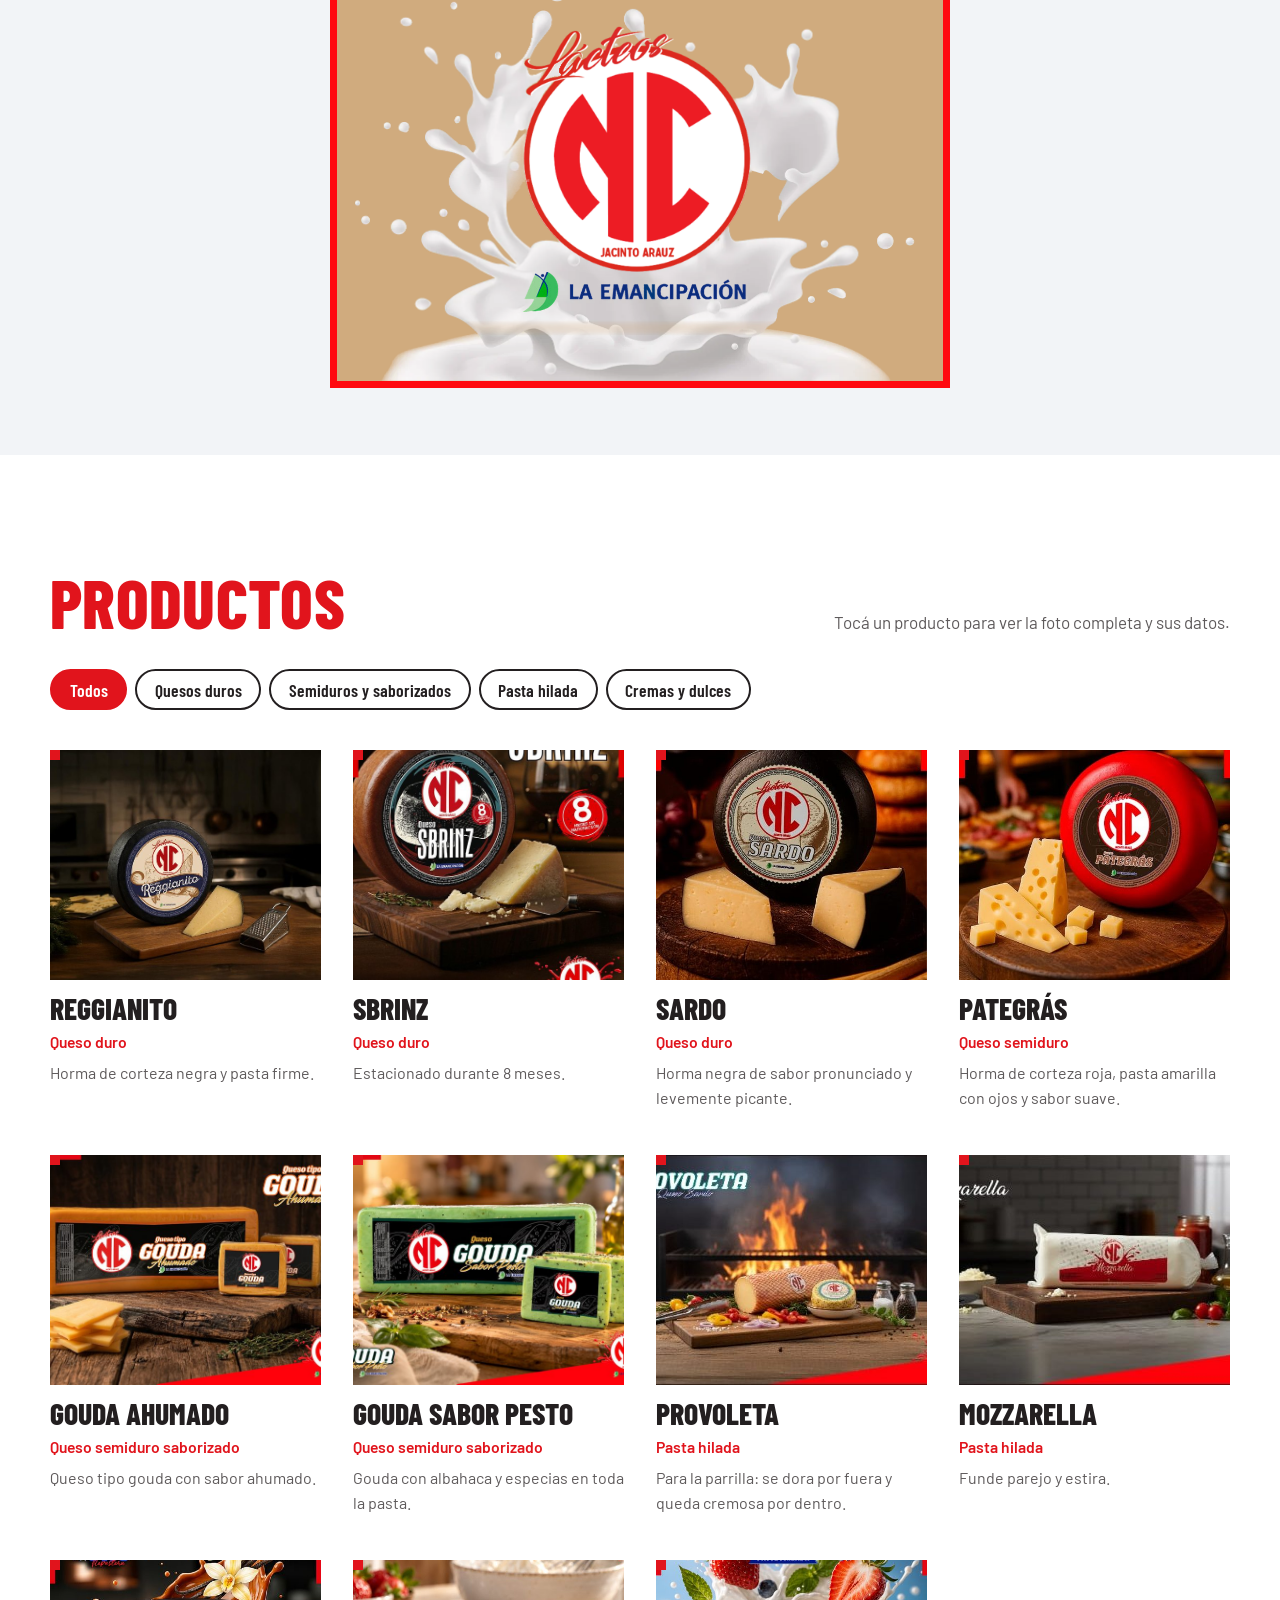
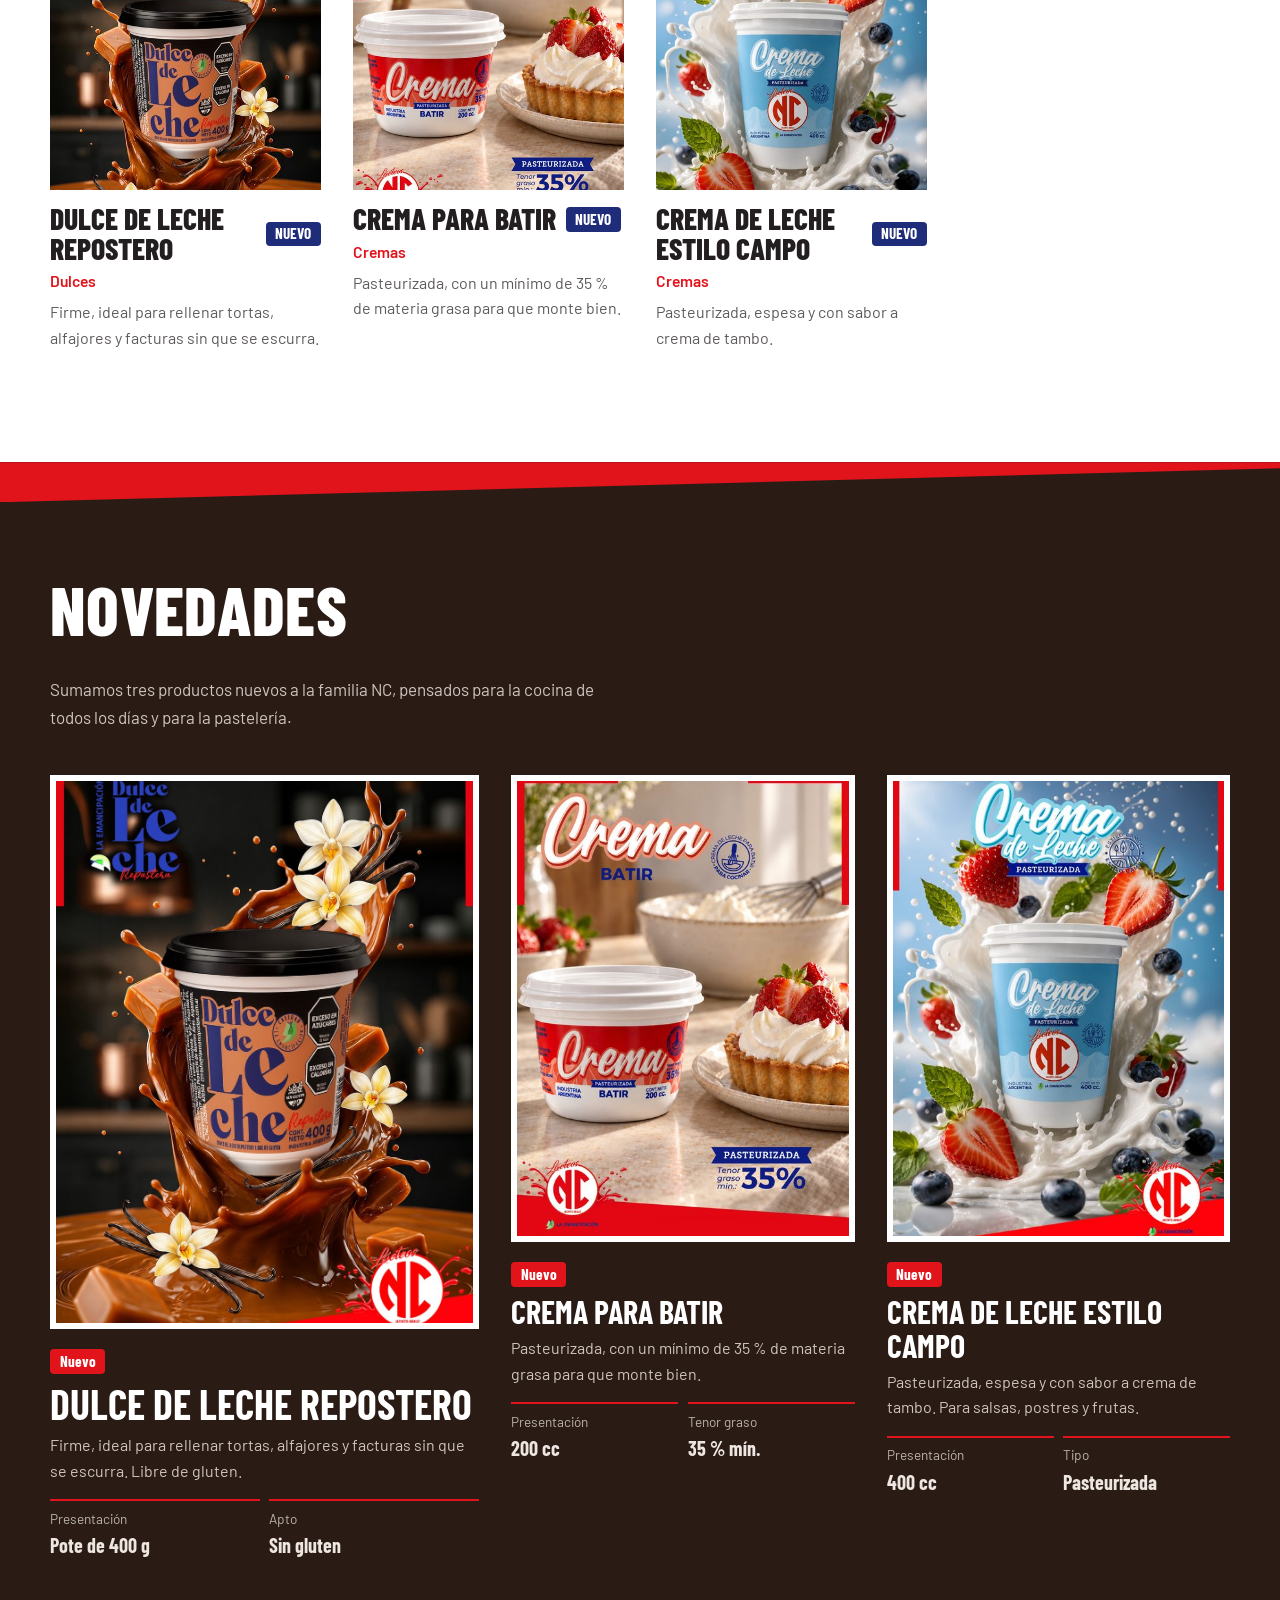
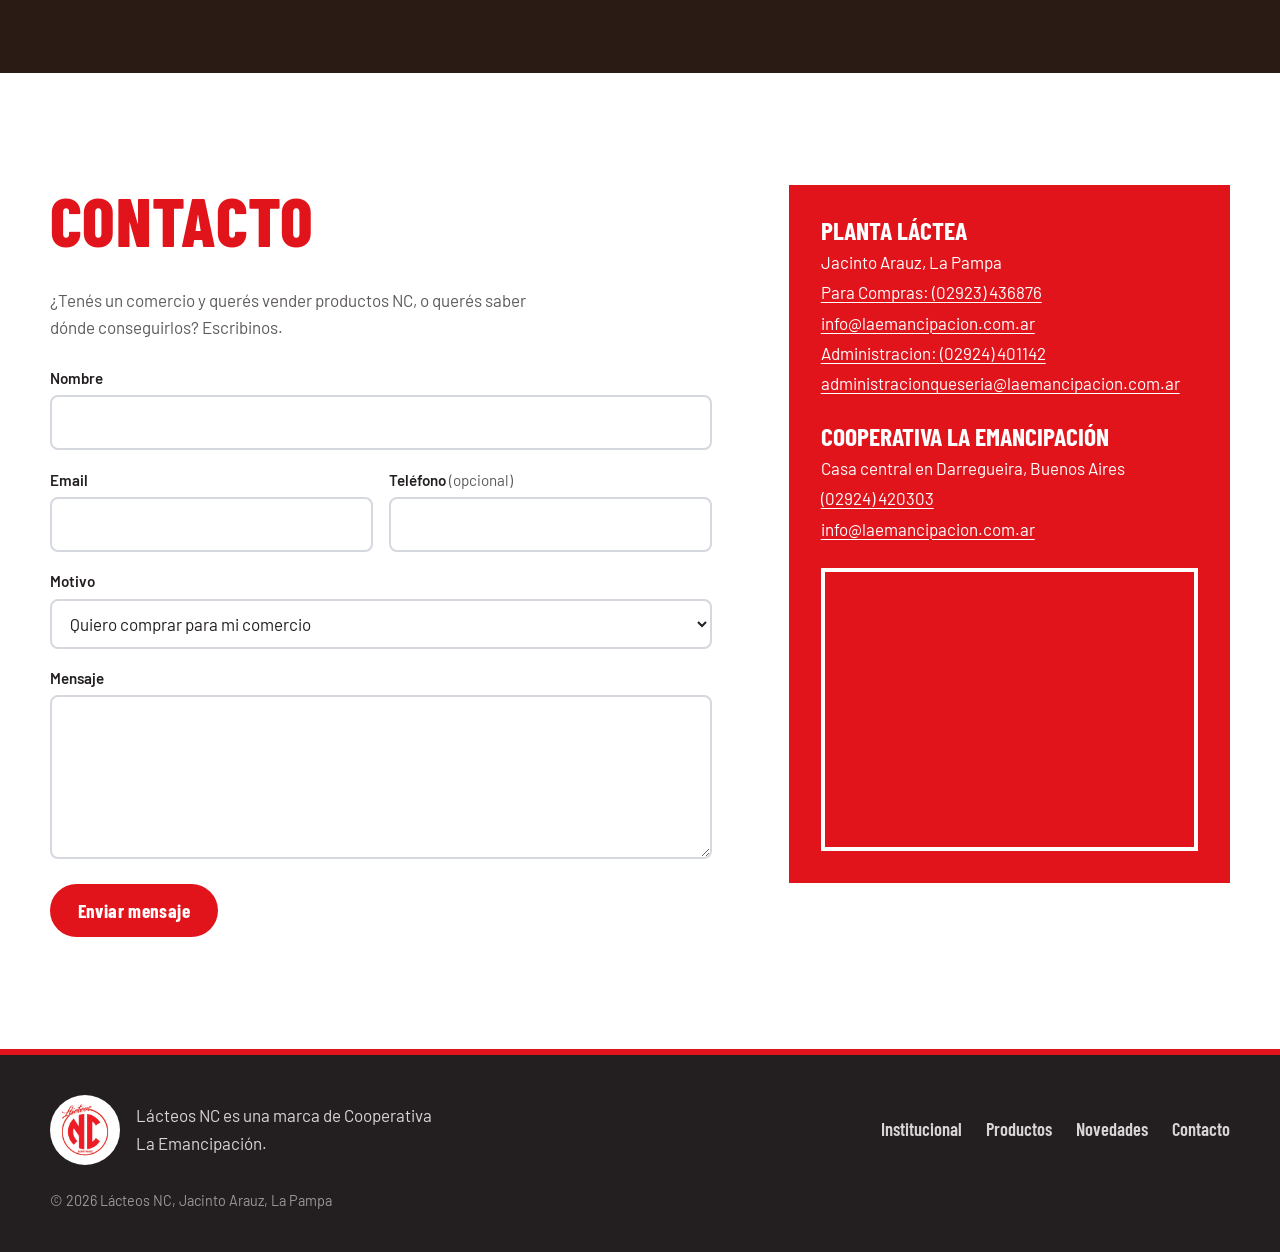
==== commit f6e21fc1: "Botón Login y Fase 5: registro con código, área de clientes y página Pedidos - Login en el menú; /ad" ====
--- a/index.html
+++ b/index.html
@@ -35,9 +35,9 @@
   "telephone": "+54-2924-420303"
 }
 </script>
-<link rel="stylesheet" href="css/styles.css?v=4">
-<script src="js/config.js?v=4"></script>
-<script src="js/main.js?v=4" defer></script>
+<link rel="stylesheet" href="css/styles.css?v=6">
+<script src="js/config.js?v=6"></script>
+<script src="js/main.js?v=6" defer></script>
 </head>
 <body>
 
@@ -69,6 +69,7 @@
       <li><a href="#productos">Productos</a></li>
       <li><a href="#novedades">Novedades</a></li>
       <li><a href="#contacto" class="nav__cta">Contacto</a></li>
+      <li><a href="/admin/" class="nav__login"><svg viewBox="0 0 24 24" width="18" height="18" aria-hidden="true" focusable="false"><path fill="currentColor" d="M12 12a4.5 4.5 0 1 0 0-9 4.5 4.5 0 0 0 0 9Zm0 2c-4.4 0-8 2.2-8 5v2h16v-2c0-2.8-3.6-5-8-5Z"/></svg>Login</a></li>
     </ul>
   </nav>
 </header>
--- a/css/styles.css
+++ b/css/styles.css
@@ -107,6 +107,9 @@
 }
 .nav a:hover, .nav a:focus-visible, .nav a[aria-current="true"] { color: var(--blanco); }
 .nav .nav__cta { background: var(--rojo); color: var(--blanco); border-radius: 999px; margin-left: .4rem; }
+/* Botón Login: contorno rojo, se llena al pasar el mouse */
+.nav .nav__login { display: inline-flex; align-items: center; gap: .4rem; color: var(--rojo); border: 2px solid var(--rojo); border-radius: 999px; padding: .55rem 1rem; margin-left: .2rem; }
+.nav .nav__login:hover, .nav .nav__login:focus-visible { color: var(--blanco); }
 
 /* ---- Estilo PELUCHE (predeterminado: <nav class="nav nav--peluche">) ----
    Detrás del texto aparece una "alfombra" roja de bordes peludos:
@@ -453,6 +456,7 @@
   .nav ul { flex-direction: column; align-items: stretch; gap: 0; padding: .5rem 1.25rem 1.25rem; }
   .nav a { padding: .95rem 1rem; font-size: 1.4rem; }
   .nav .nav__cta { text-align: center; margin: .8rem 0 0; }
+  .nav .nav__login { justify-content: center; margin: .6rem 0 0; }
   .nav--peluche a::before { inset: .15rem 0; }
 
   .novedades__grilla { grid-template-columns: 1fr; }
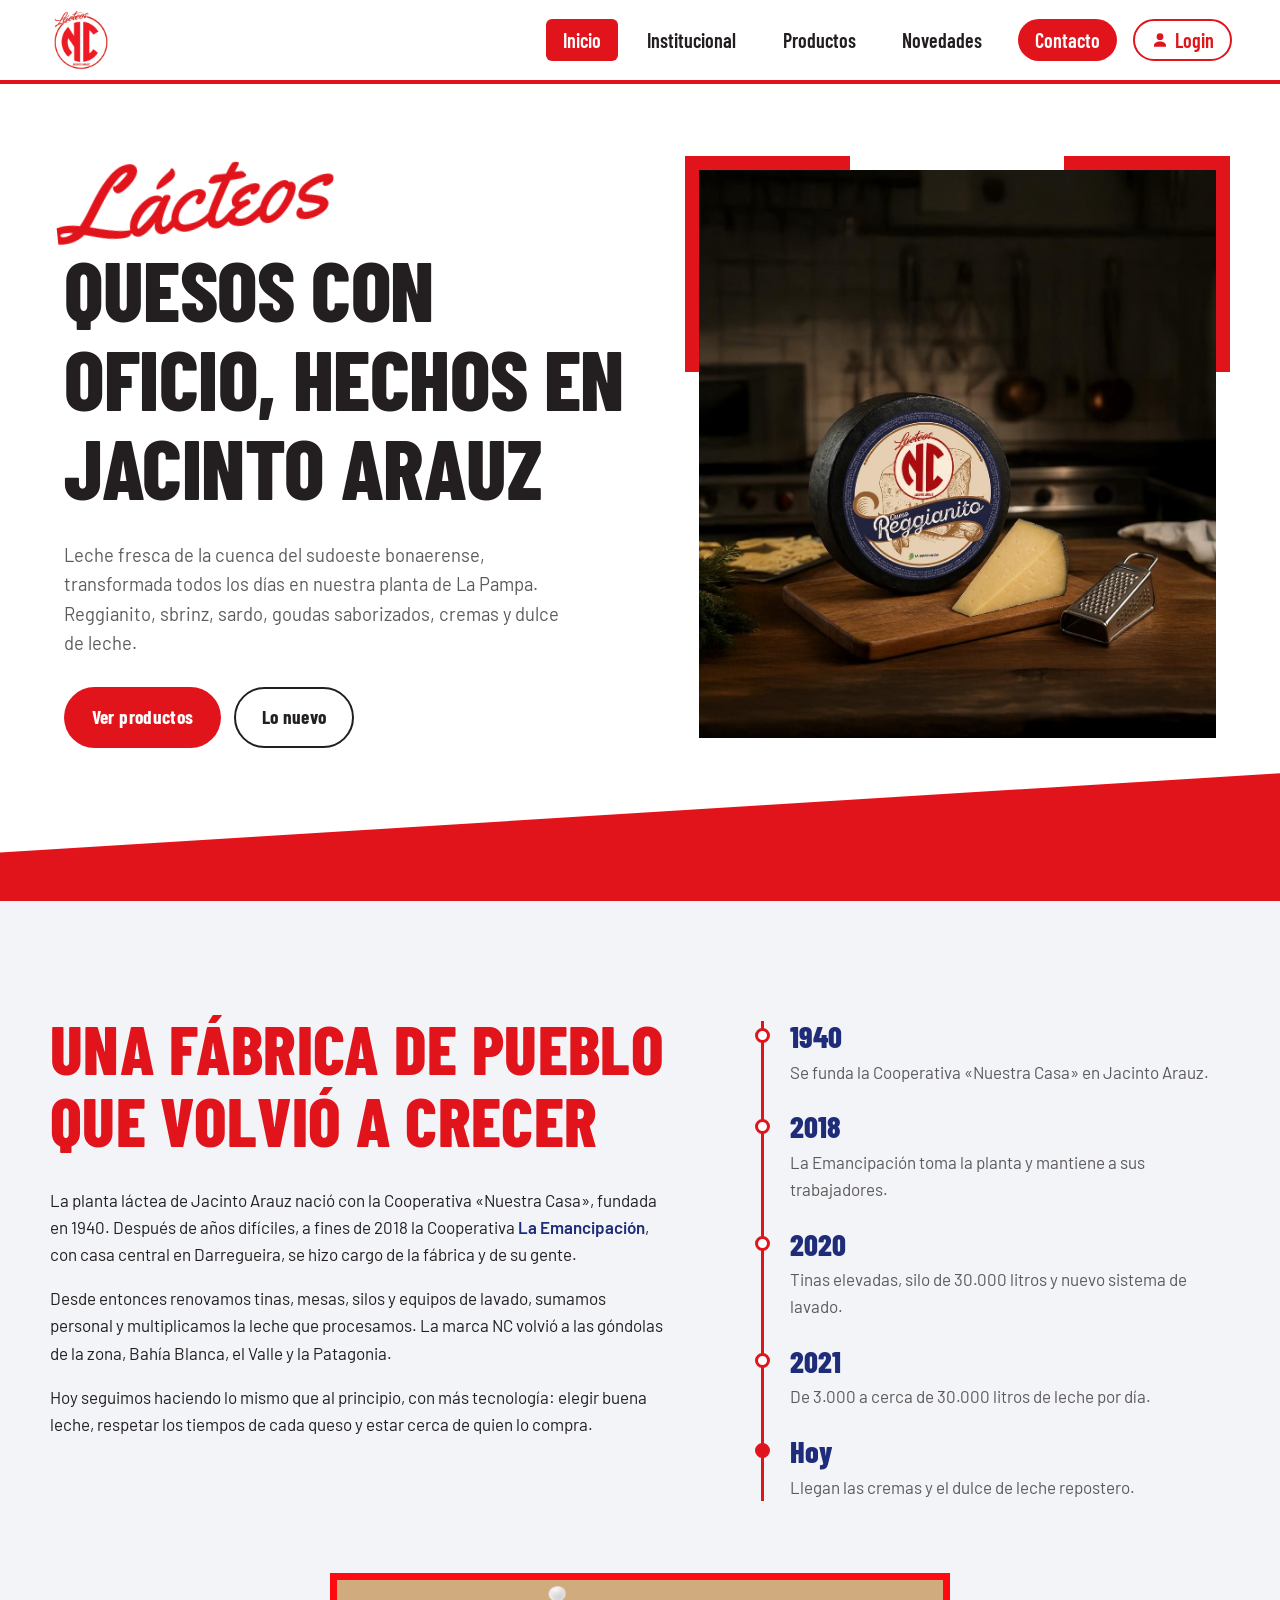
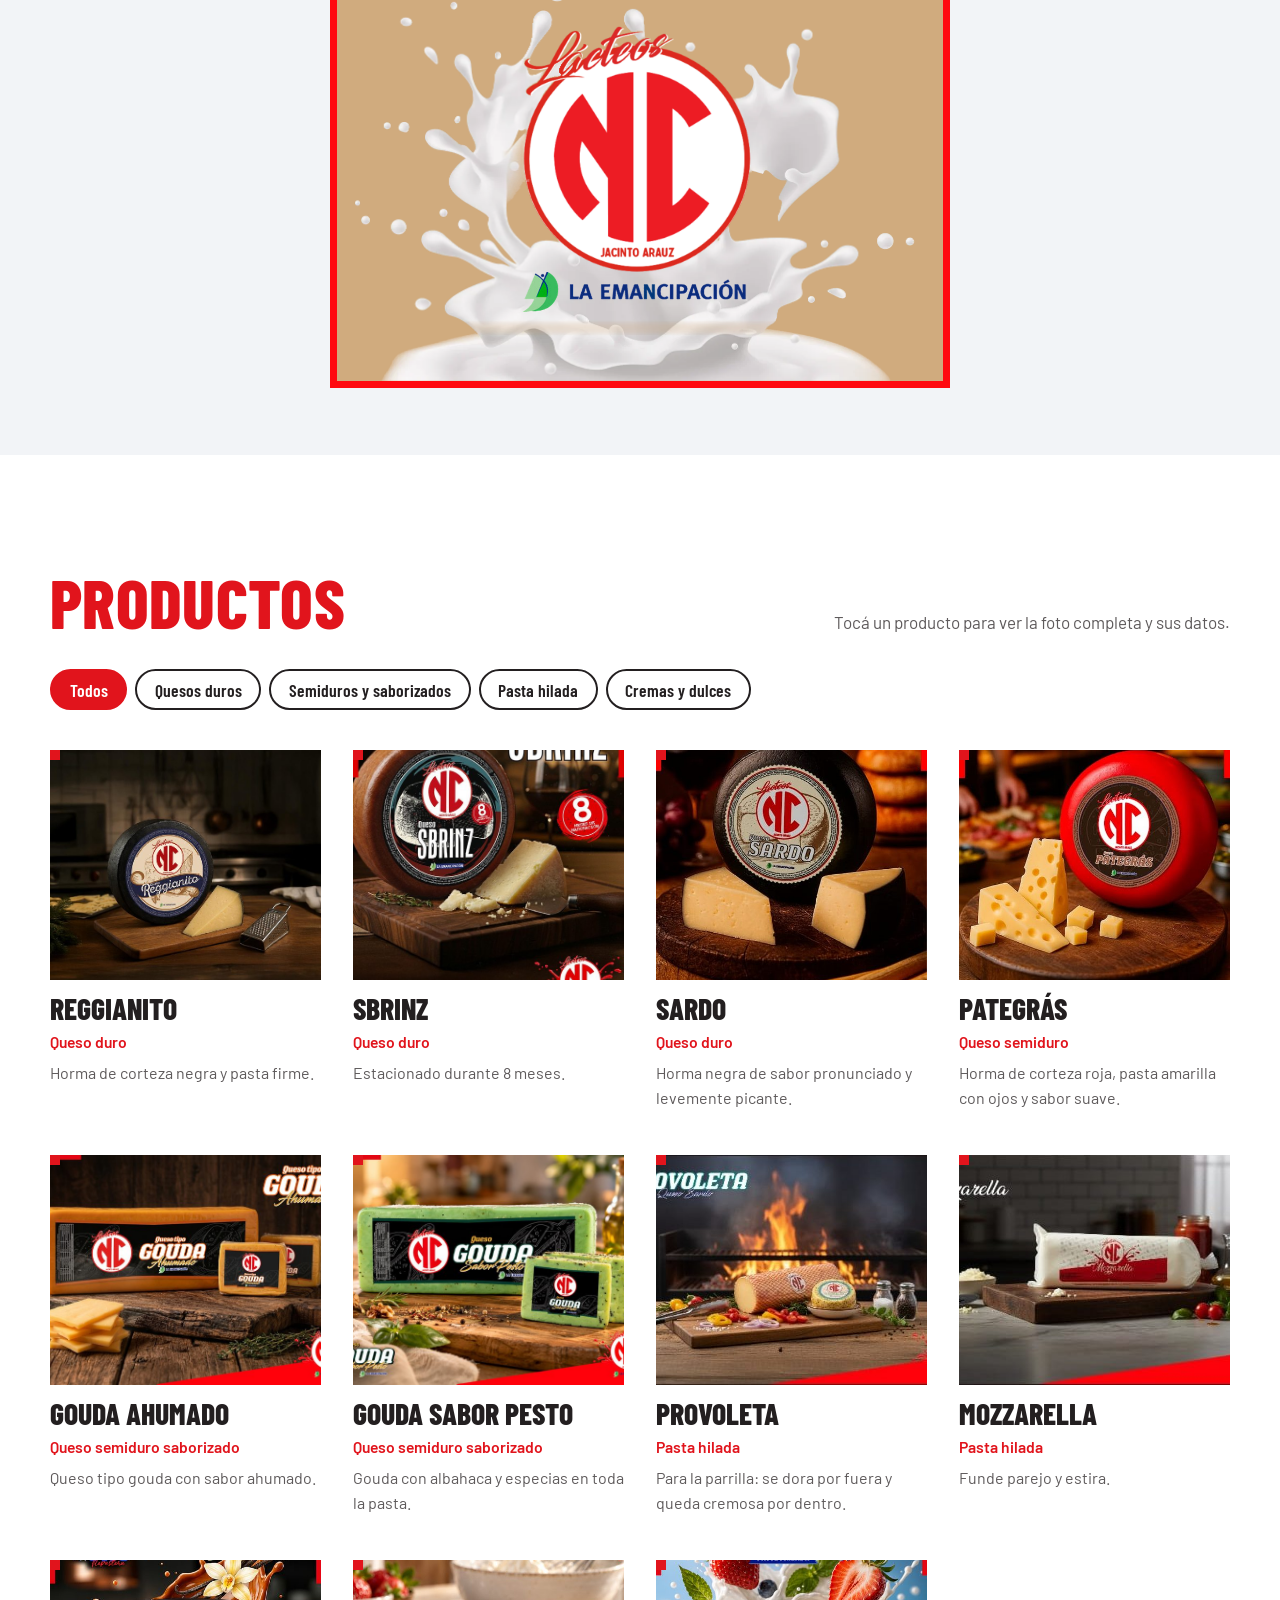
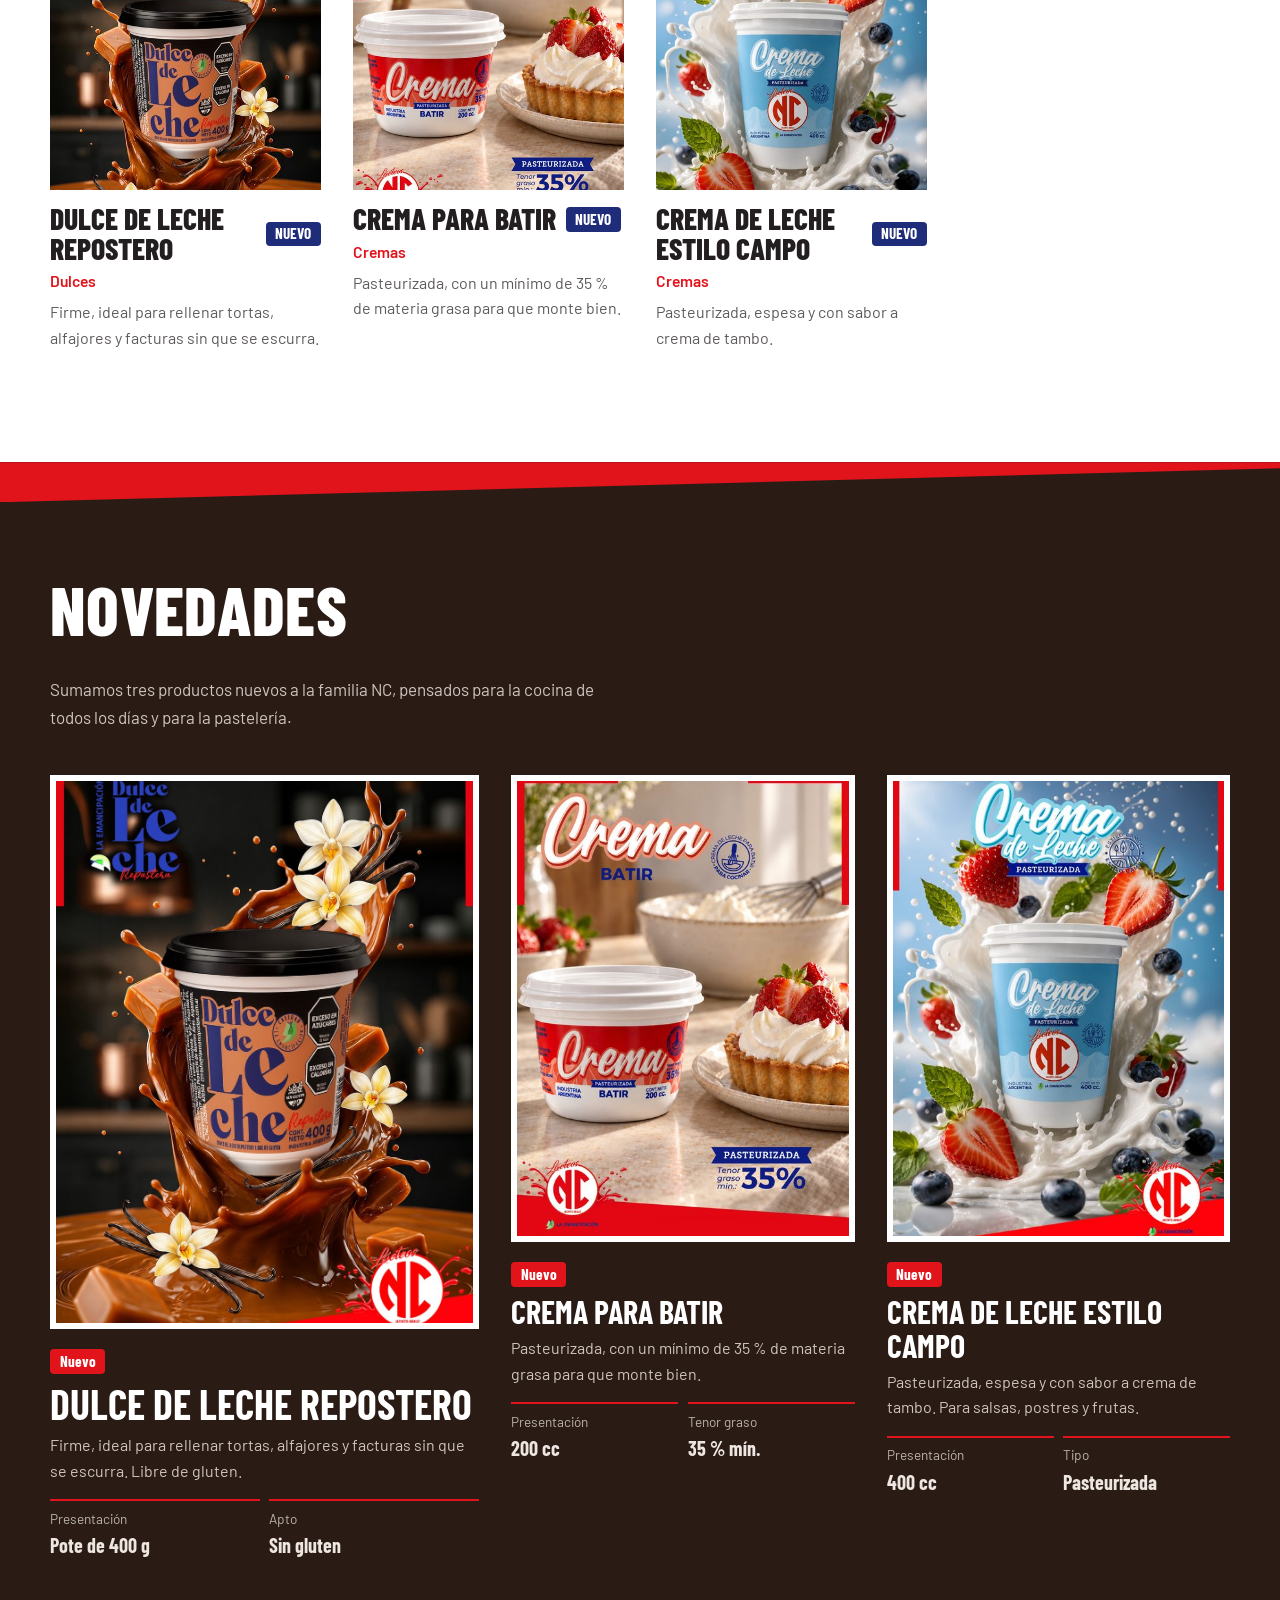
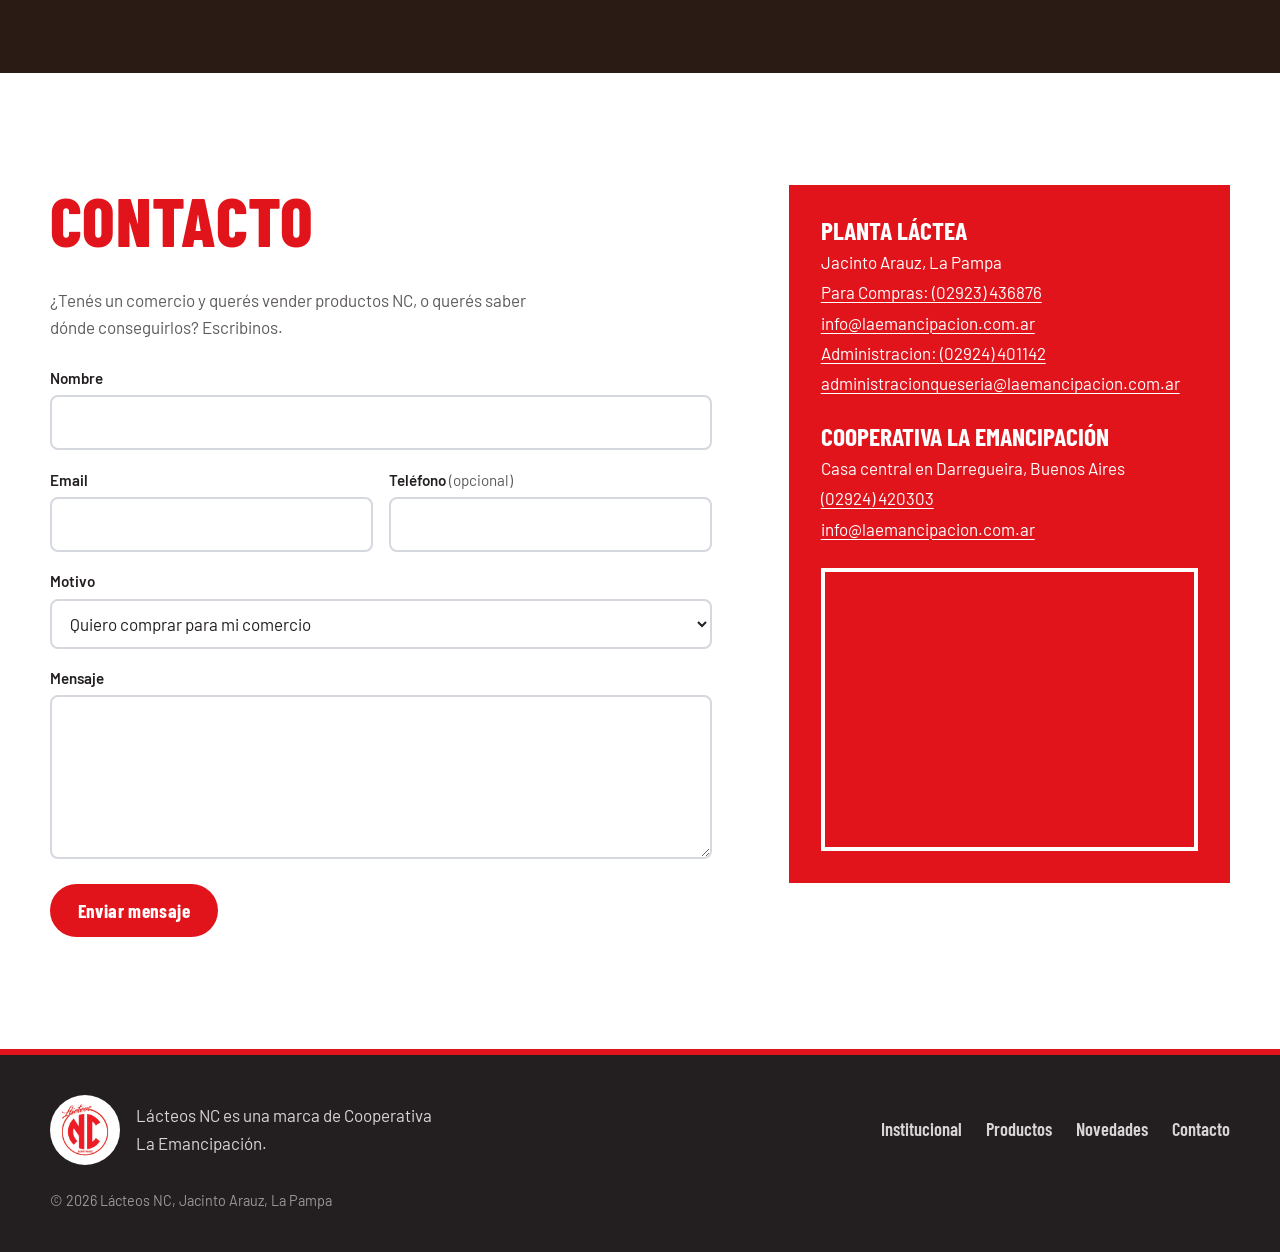
==== commit 56964bb1: "Menú estilo Convertir y registro de novedades (eventos) para el bot - index.html: nav--peluche -> na" ====
--- a/index.html
+++ b/index.html
@@ -36,7 +36,7 @@
 }
 </script>
 <link rel="stylesheet" href="css/styles.css?v=6">
-<script src="js/config.js?v=6"></script>
+<script src="js/config.js?v=7"></script>
 <script src="js/main.js?v=6" defer></script>
 </head>
 <body>
@@ -62,7 +62,7 @@
     <span></span><span></span><span></span>
   </button>
 
-  <nav class="nav nav--peluche" id="menu" aria-label="Navegación principal">
+  <nav class="nav nav--clasico" id="menu" aria-label="Navegación principal">
     <ul>
       <li><a href="#inicio">Inicio</a></li>
       <li><a href="#institucional">Institucional</a></li>
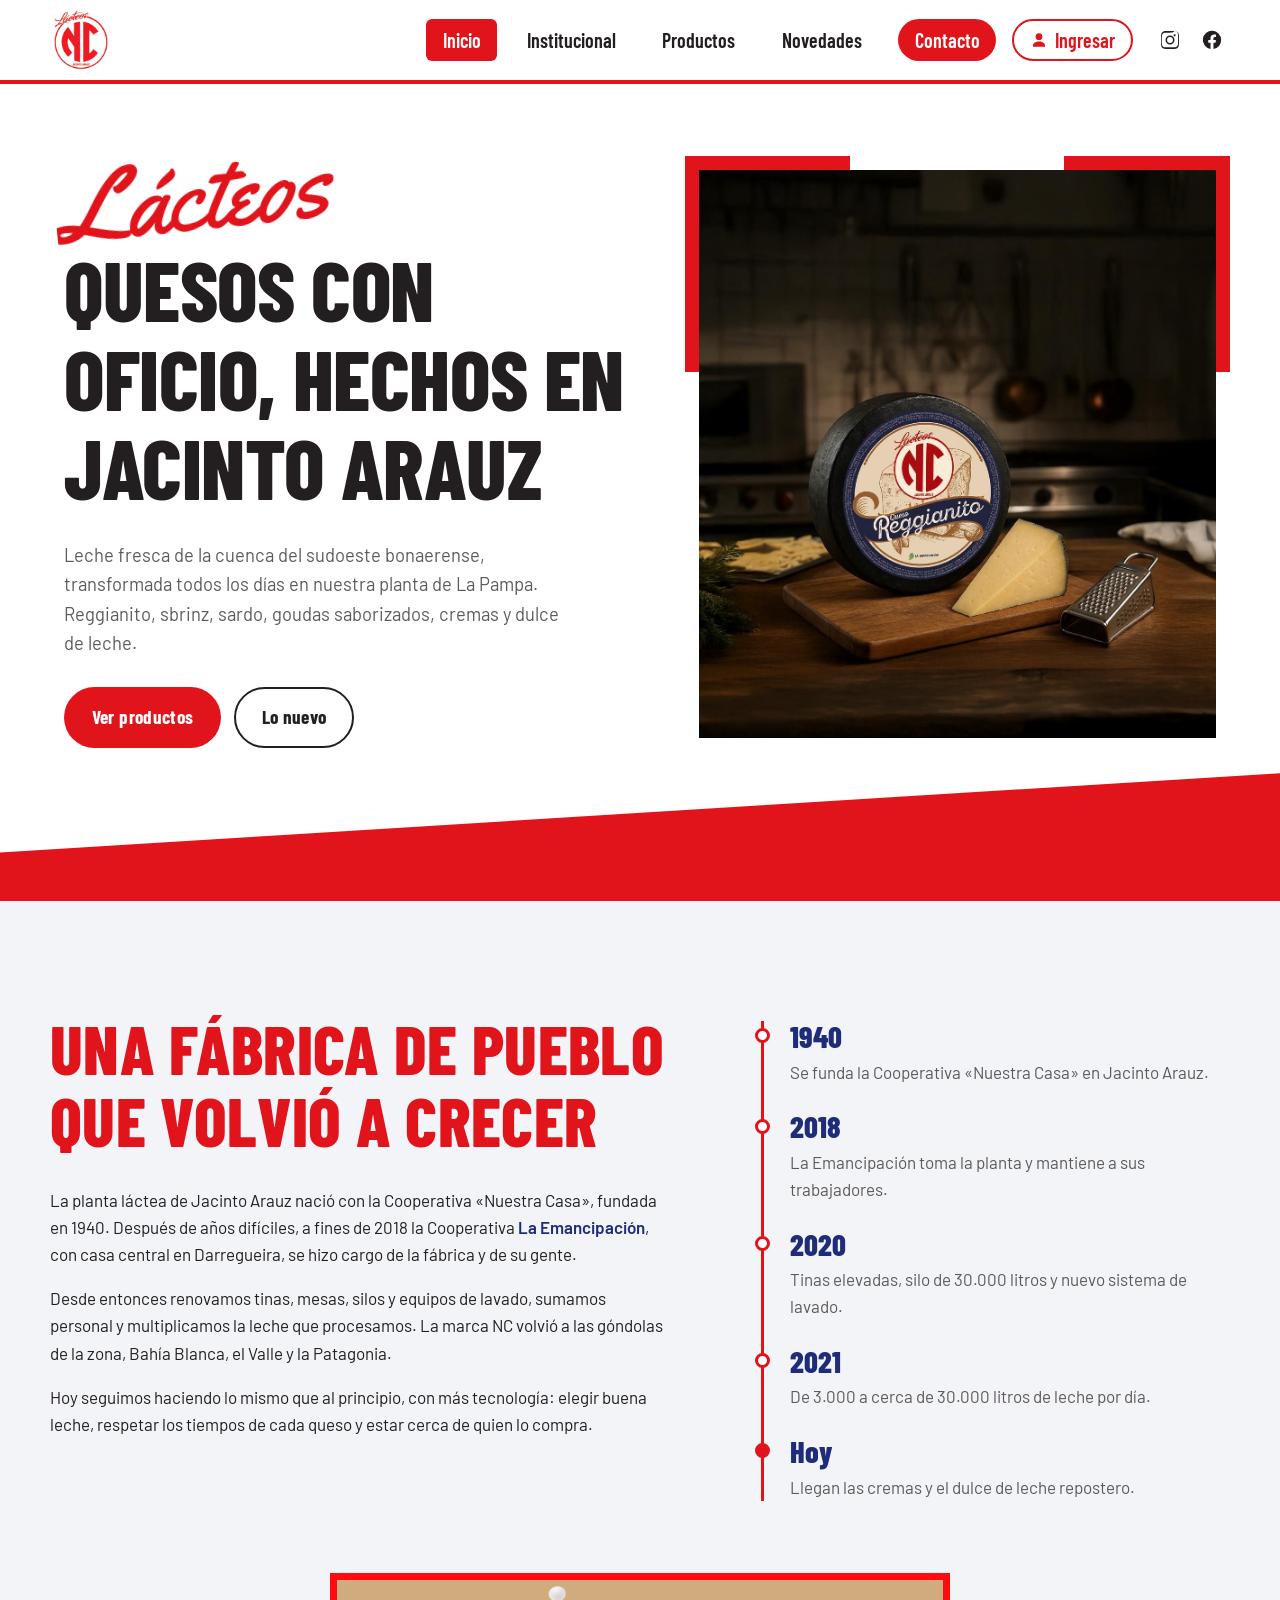
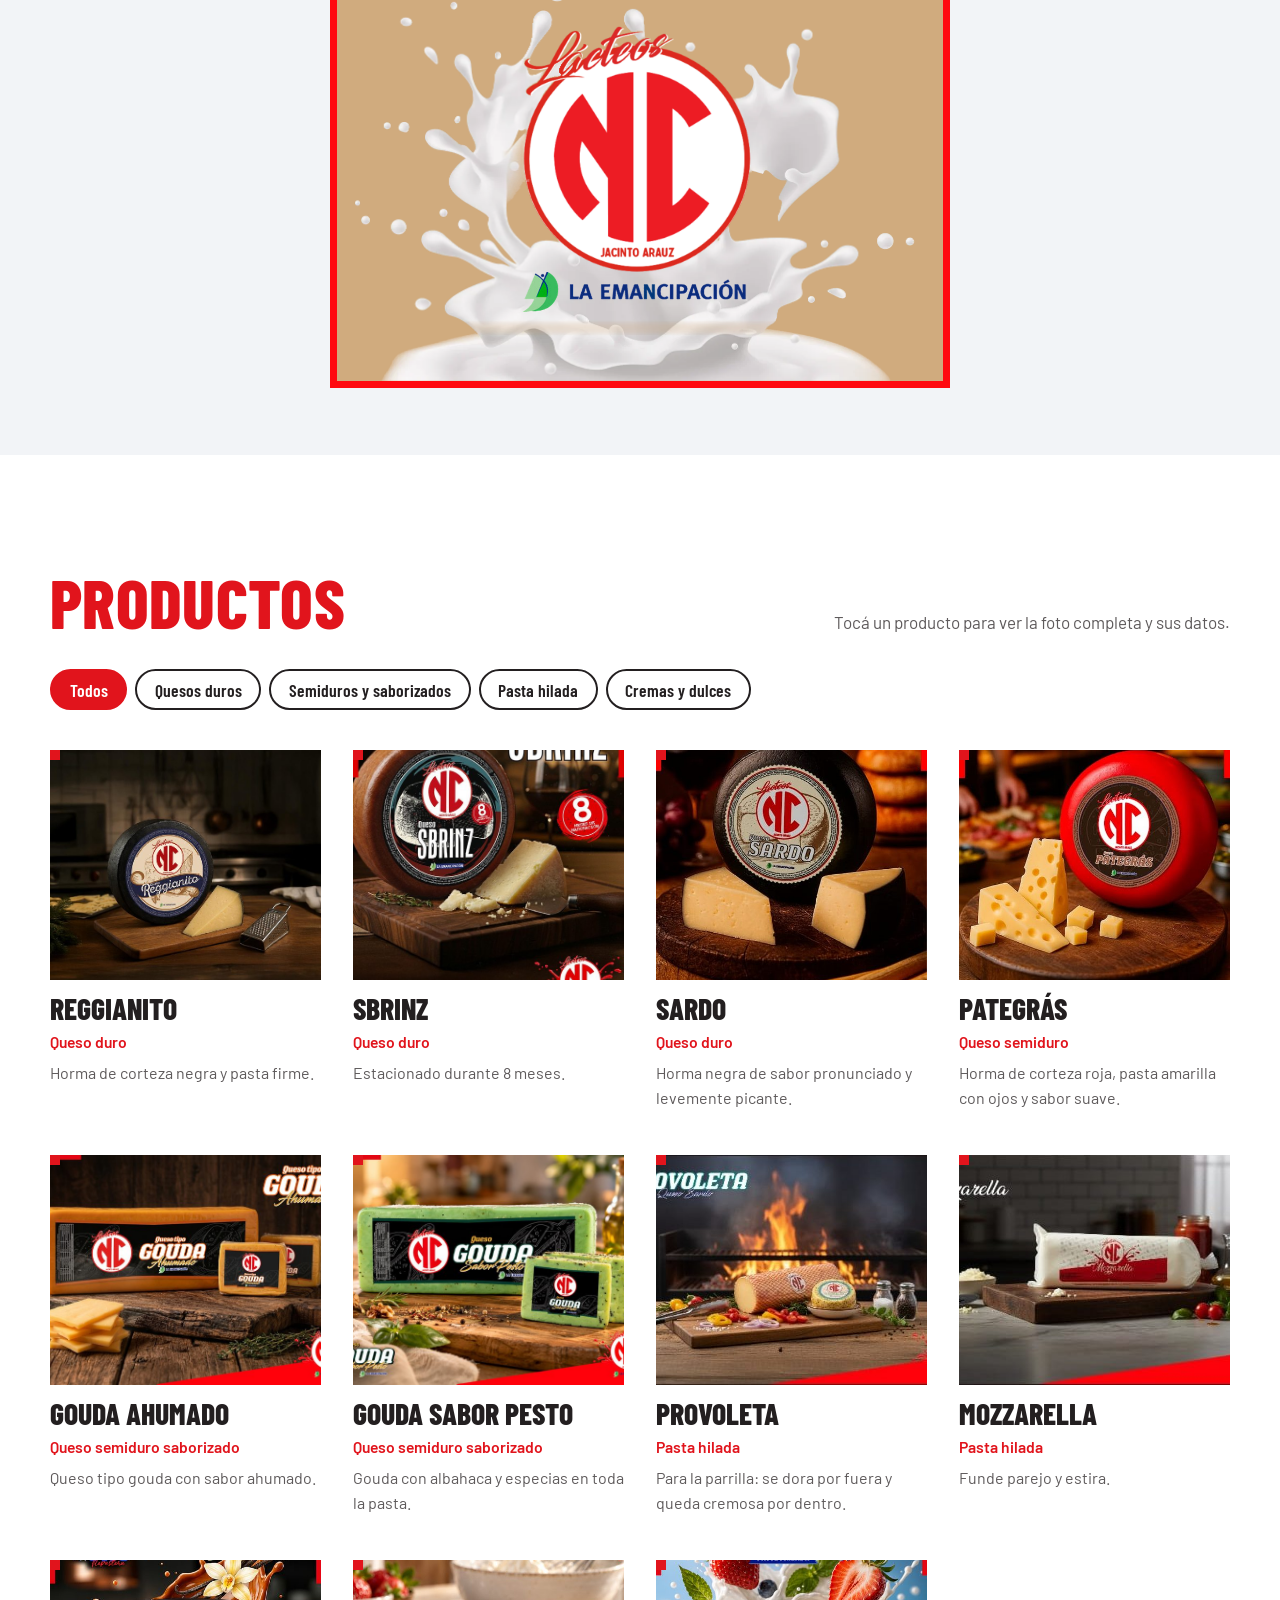
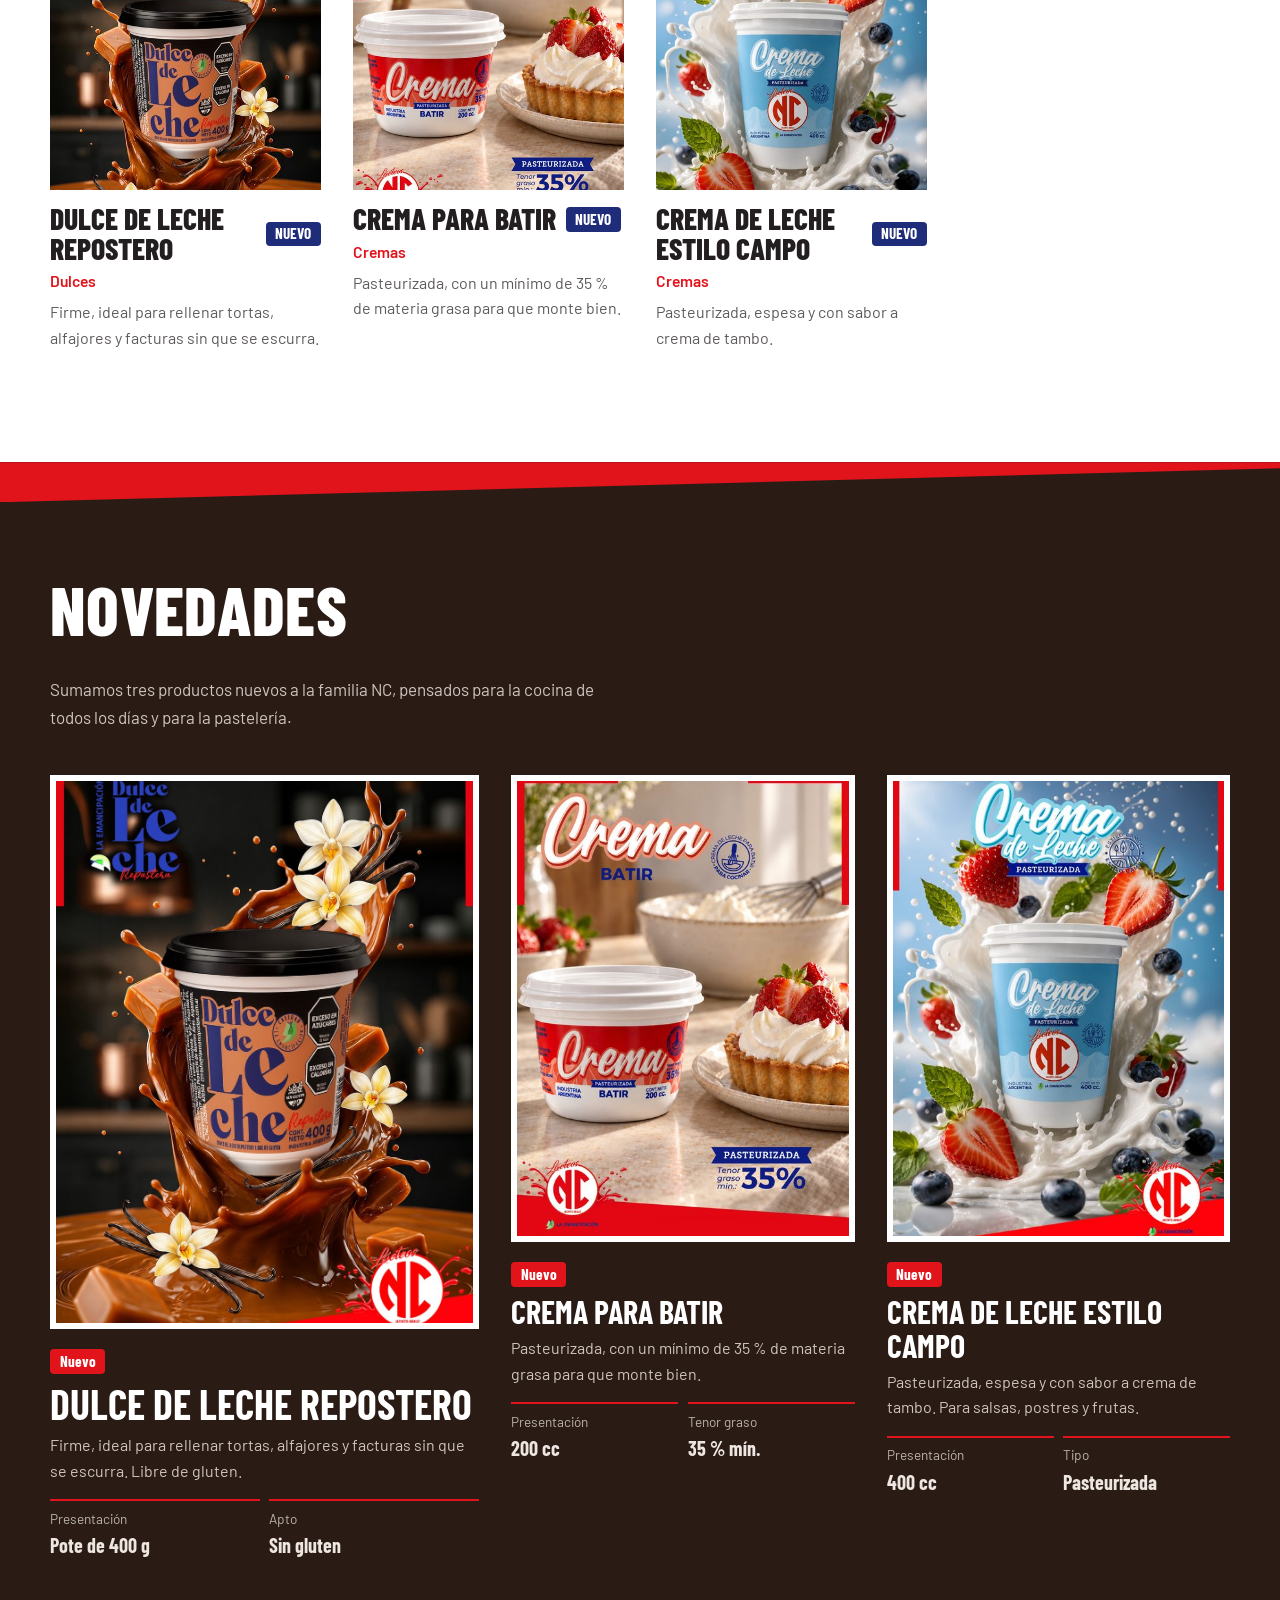
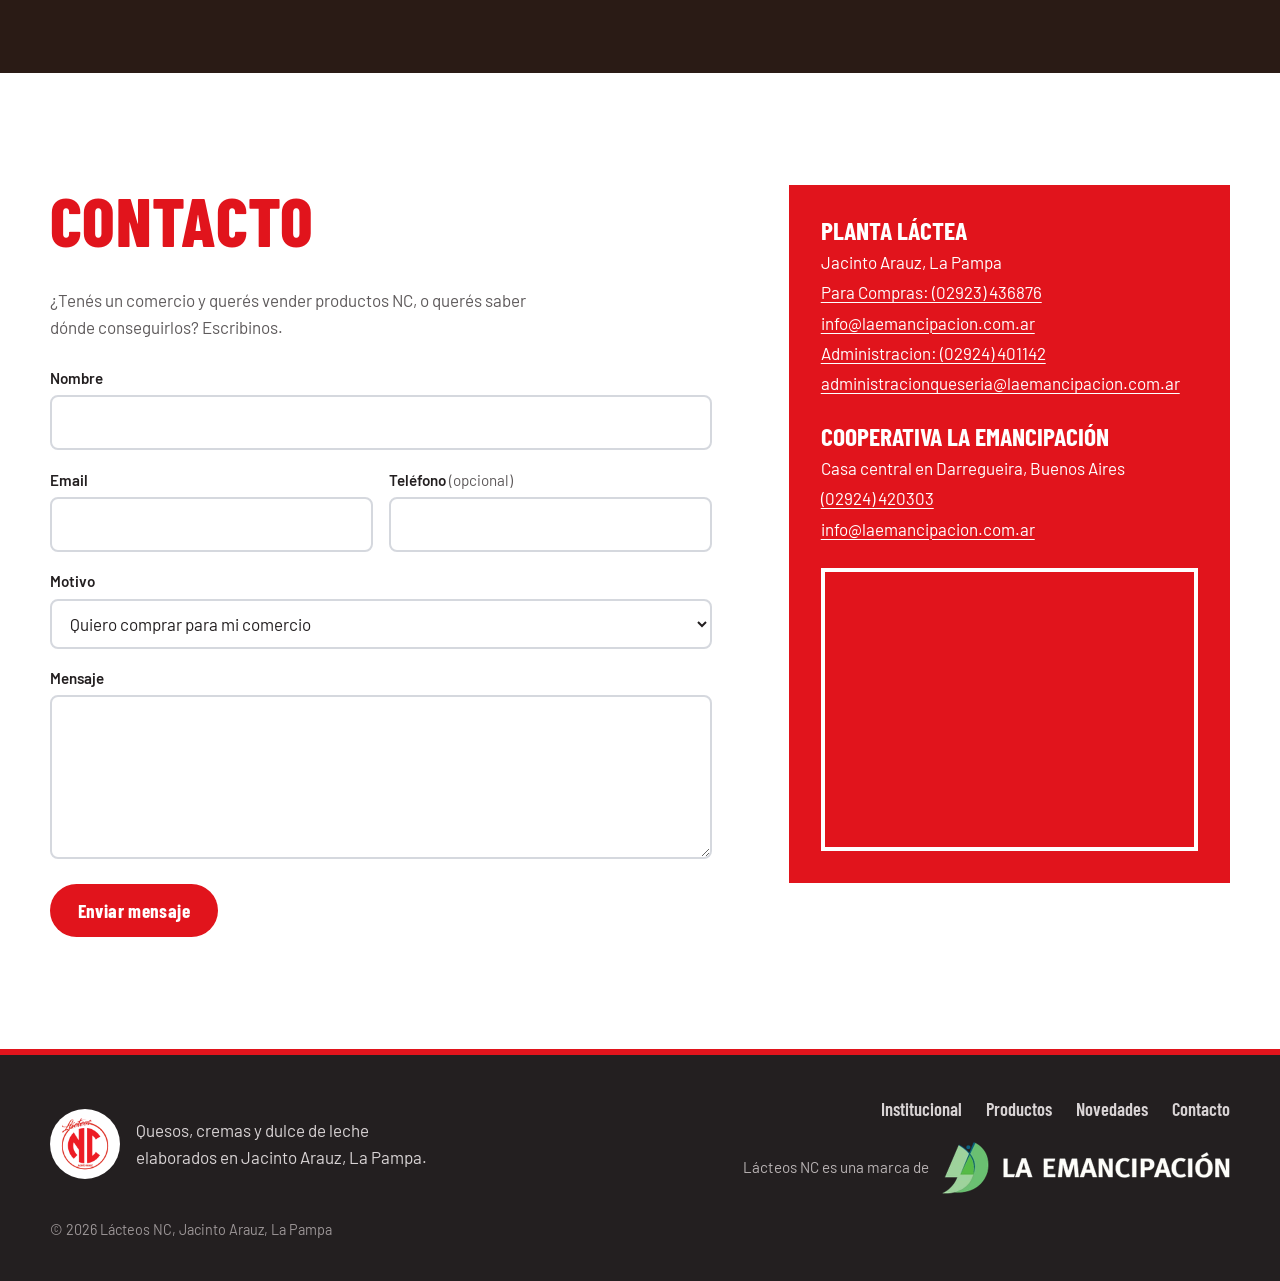
==== commit c065defb: "Landing: Ingresar, íconos de Instagram y Facebook, firma de La Emancipación en el pie Co-Authored-By" ====
--- a/index.html
+++ b/index.html
@@ -30,12 +30,13 @@
   "logo": "https://lacteosnc.com.ar/img/logo-nc-lg.png",
   "description": "Quesos, cremas y dulce de leche elaborados en la planta láctea de Jacinto Arauz, La Pampa.",
   "parentOrganization": { "@type": "Organization", "name": "Cooperativa La Emancipación" },
+  "sameAs": ["https://www.instagram.com/lacteosncla/", "https://www.facebook.com/p/L%C3%A1cteos-NC-61564084072348/"],
   "address": { "@type": "PostalAddress", "addressLocality": "Jacinto Arauz", "addressRegion": "La Pampa", "addressCountry": "AR" },
   "email": "info@laemancipacion.com.ar",
   "telephone": "+54-2924-420303"
 }
 </script>
-<link rel="stylesheet" href="css/styles.css?v=6">
+<link rel="stylesheet" href="css/styles.css?v=7">
 <script src="js/config.js?v=7"></script>
 <script src="js/main.js?v=6" defer></script>
 </head>
@@ -69,7 +70,11 @@
       <li><a href="#productos">Productos</a></li>
       <li><a href="#novedades">Novedades</a></li>
       <li><a href="#contacto" class="nav__cta">Contacto</a></li>
-      <li><a href="/admin/" class="nav__login"><svg viewBox="0 0 24 24" width="18" height="18" aria-hidden="true" focusable="false"><path fill="currentColor" d="M12 12a4.5 4.5 0 1 0 0-9 4.5 4.5 0 0 0 0 9Zm0 2c-4.4 0-8 2.2-8 5v2h16v-2c0-2.8-3.6-5-8-5Z"/></svg>Login</a></li>
+      <li><a href="/admin/" class="nav__login"><svg viewBox="0 0 24 24" width="18" height="18" aria-hidden="true" focusable="false"><path fill="currentColor" d="M12 12a4.5 4.5 0 1 0 0-9 4.5 4.5 0 0 0 0 9Zm0 2c-4.4 0-8 2.2-8 5v2h16v-2c0-2.8-3.6-5-8-5Z"/></svg>Ingresar</a></li>
+      <li class="nav__redes">
+        <a href="https://www.instagram.com/lacteosncla/" class="nav__social" target="_blank" rel="noopener" aria-label="Lácteos NC en Instagram (se abre en otra pestaña)" title="Instagram"><svg viewBox="0 0 24 24" width="22" height="22" aria-hidden="true" focusable="false"><path fill="currentColor" d="M12 2.2c3.2 0 3.6 0 4.8.1 1.2.1 1.8.2 2.2.4.6.2 1 .5 1.4.9.4.4.7.8.9 1.4.2.4.4 1.1.4 2.2.1 1.3.1 1.6.1 4.8s0 3.6-.1 4.8c-.1 1.2-.2 1.8-.4 2.2-.2.6-.5 1-.9 1.4-.4.4-.8.7-1.4.9-.4.2-1.1.4-2.2.4-1.3.1-1.6.1-4.8.1s-3.6 0-4.8-.1c-1.2-.1-1.8-.2-2.2-.4-.6-.2-1-.5-1.4-.9-.4-.4-.7-.8-.9-1.4-.2-.4-.4-1.1-.4-2.2C2.2 15.6 2.2 15.2 2.2 12s0-3.6.1-4.8c.1-1.2.2-1.8.4-2.2.2-.6.5-1 .9-1.4.4-.4.8-.7 1.4-.9.4-.2 1.1-.4 2.2-.4C8.4 2.2 8.8 2.2 12 2.2Zm0 1.8c-3.1 0-3.5 0-4.7.1-1 0-1.6.2-2 .3-.5.2-.8.4-1.1.7-.3.3-.6.7-.7 1.1-.1.4-.3.9-.3 2C3 9.4 3 9.7 3 12s0 2.6.1 3.8c0 1 .2 1.6.3 2 .2.5.4.8.7 1.1.3.3.7.6 1.1.7.4.1.9.3 2 .3 1.2.1 1.6.1 4.7.1s3.5 0 4.7-.1c1 0 1.6-.2 2-.3.5-.2.8-.4 1.1-.7.3-.3.6-.7.7-1.1.1-.4.3-.9.3-2 .1-1.2.1-1.6.1-4.7s0-3.5-.1-4.7c0-1-.2-1.6-.3-2-.2-.5-.4-.8-.7-1.1-.3-.3-.7-.6-1.1-.7-.4-.1-.9-.3-2-.3C15.5 4 15.1 4 12 4Zm0 3.1a4.9 4.9 0 1 1 0 9.8 4.9 4.9 0 0 1 0-9.8Zm0 8.1a3.2 3.2 0 1 0 0-6.4 3.2 3.2 0 0 0 0 6.4Zm6.2-8.3a1.1 1.1 0 1 1-2.3 0 1.1 1.1 0 0 1 2.3 0Z"/></svg></a>
+        <a href="https://www.facebook.com/p/L%C3%A1cteos-NC-61564084072348/" class="nav__social" target="_blank" rel="noopener" aria-label="Lácteos NC en Facebook (se abre en otra pestaña)" title="Facebook"><svg viewBox="0 0 24 24" width="22" height="22" aria-hidden="true" focusable="false"><path fill="currentColor" d="M22 12a10 10 0 1 0-11.6 9.9v-7H7.9V12h2.5V9.8c0-2.5 1.5-3.9 3.8-3.9 1.1 0 2.2.2 2.2.2v2.5h-1.3c-1.2 0-1.6.8-1.6 1.6V12h2.8l-.4 2.9h-2.3v7A10 10 0 0 0 22 12Z"/></svg></a>
+      </li>
     </ul>
   </nav>
 </header>
@@ -285,14 +290,23 @@
   <div class="contenedor footer__grilla">
     <div class="footer__marca">
       <span class="footer__sello"><img src="img/logo-nc.png" alt="" width="64" height="64"></span>
-      <p>Lácteos NC es una marca de Cooperativa La Emancipación.</p>
-    </div>
-    <nav aria-label="Navegación del pie">
-      <a href="#institucional">Institucional</a>
-      <a href="#productos">Productos</a>
-      <a href="#novedades">Novedades</a>
-      <a href="#contacto">Contacto</a>
-    </nav>
+      <p>Quesos, cremas y dulce de leche elaborados en Jacinto Arauz, La Pampa.</p>
+    </div>
+    <div class="footer__derecha">
+      <nav aria-label="Navegación del pie">
+        <a href="#institucional">Institucional</a>
+        <a href="#productos">Productos</a>
+        <a href="#novedades">Novedades</a>
+        <a href="#contacto">Contacto</a>
+      </nav>
+      <p class="footer__firma">
+        <span>Lácteos NC es una marca de</span>
+        <picture>
+          <source srcset="img/logo-la-emancipacion.webp" type="image/webp">
+          <img src="img/logo-la-emancipacion.png" alt="La Emancipación Cooperativa" width="288" height="52" loading="lazy">
+        </picture>
+      </p>
+    </div>
     <p class="footer__copy">© <span id="anio">2026</span> Lácteos NC, Jacinto Arauz, La Pampa</p>
   </div>
 </footer>
--- a/css/styles.css
+++ b/css/styles.css
@@ -110,6 +110,11 @@
 /* Botón Login: contorno rojo, se llena al pasar el mouse */
 .nav .nav__login { display: inline-flex; align-items: center; gap: .4rem; color: var(--rojo); border: 2px solid var(--rojo); border-radius: 999px; padding: .55rem 1rem; margin-left: .2rem; }
 .nav .nav__login:hover, .nav .nav__login:focus-visible { color: var(--blanco); }
+/* Redes sociales al lado de Ingresar */
+.nav .nav__redes { display: flex; align-items: center; gap: .1rem; margin-left: .3rem; }
+.nav .nav__social { display: inline-flex; align-items: center; justify-content: center; width: 40px; height: 40px; padding: 0; border-radius: 50%; color: var(--tinta); background: transparent; }
+.nav .nav__social::before { content: none; }
+.nav .nav__social:hover, .nav .nav__social:focus-visible { color: var(--blanco); background: var(--rojo); }
 
 /* ---- Estilo PELUCHE (predeterminado: <nav class="nav nav--peluche">) ----
    Detrás del texto aparece una "alfombra" roja de bordes peludos:
@@ -398,6 +403,9 @@
 .footer nav { display: flex; flex-wrap: wrap; gap: 1.5rem; }
 .footer nav a { font-family: var(--f-titulo); font-weight: 600; font-size: 1.15rem; text-decoration: none; }
 .footer nav a:hover { color: var(--blanco); text-decoration: underline; text-decoration-color: var(--rojo); text-underline-offset: 5px; }
+.footer__derecha { display: grid; gap: 1.1rem; justify-items: end; }
+.footer__firma { display: flex; align-items: center; gap: .8rem; margin: 0; font-size: .95rem; color: #B9B3B4; }
+.footer__firma img { height: 52px; width: auto; max-width: 100%; display: block; }
 .footer__copy { grid-column: 1 / -1; margin: 0; font-size: .9rem; color: #9C9697; }
 
 /* ========================== DETALLE ========================== */
@@ -456,11 +464,14 @@
   .nav ul { flex-direction: column; align-items: stretch; gap: 0; padding: .5rem 1.25rem 1.25rem; }
   .nav a { padding: .95rem 1rem; font-size: 1.4rem; }
   .nav .nav__cta { text-align: center; margin: .8rem 0 0; }
-  .nav .nav__login { justify-content: center; margin: .6rem 0 0; }
+  .nav .nav__login { display: flex; justify-content: center; margin: .6rem 0 0; }
+  .nav .nav__redes { justify-content: center; margin: .6rem 0 0; gap: .6rem; }
   .nav--peluche a::before { inset: .15rem 0; }
 
   .novedades__grilla { grid-template-columns: 1fr; }
   .nov--principal { display: flex; }
   .form__fila--mitad { grid-template-columns: 1fr; }
   .footer__grilla { grid-template-columns: 1fr; }
-}
+  .footer__derecha { justify-items: start; }
+  .footer__firma { flex-wrap: wrap; }
+}
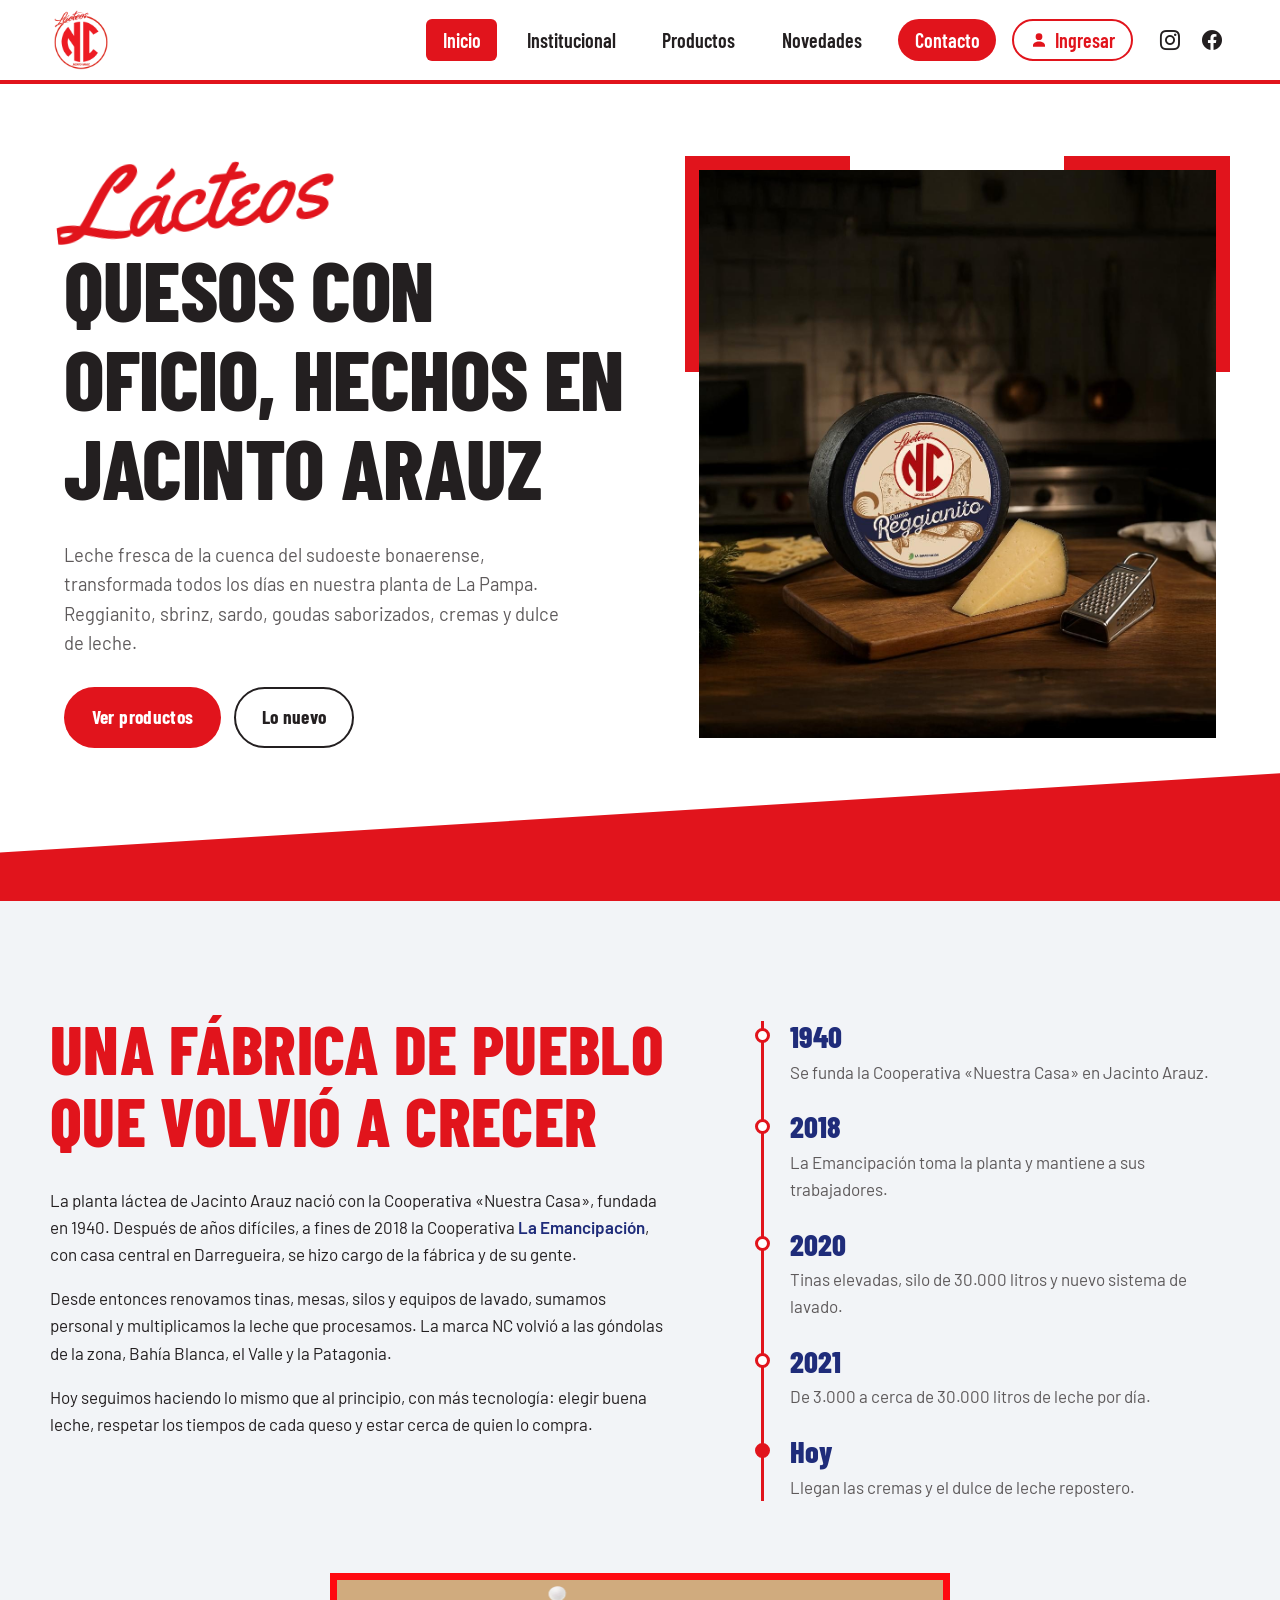
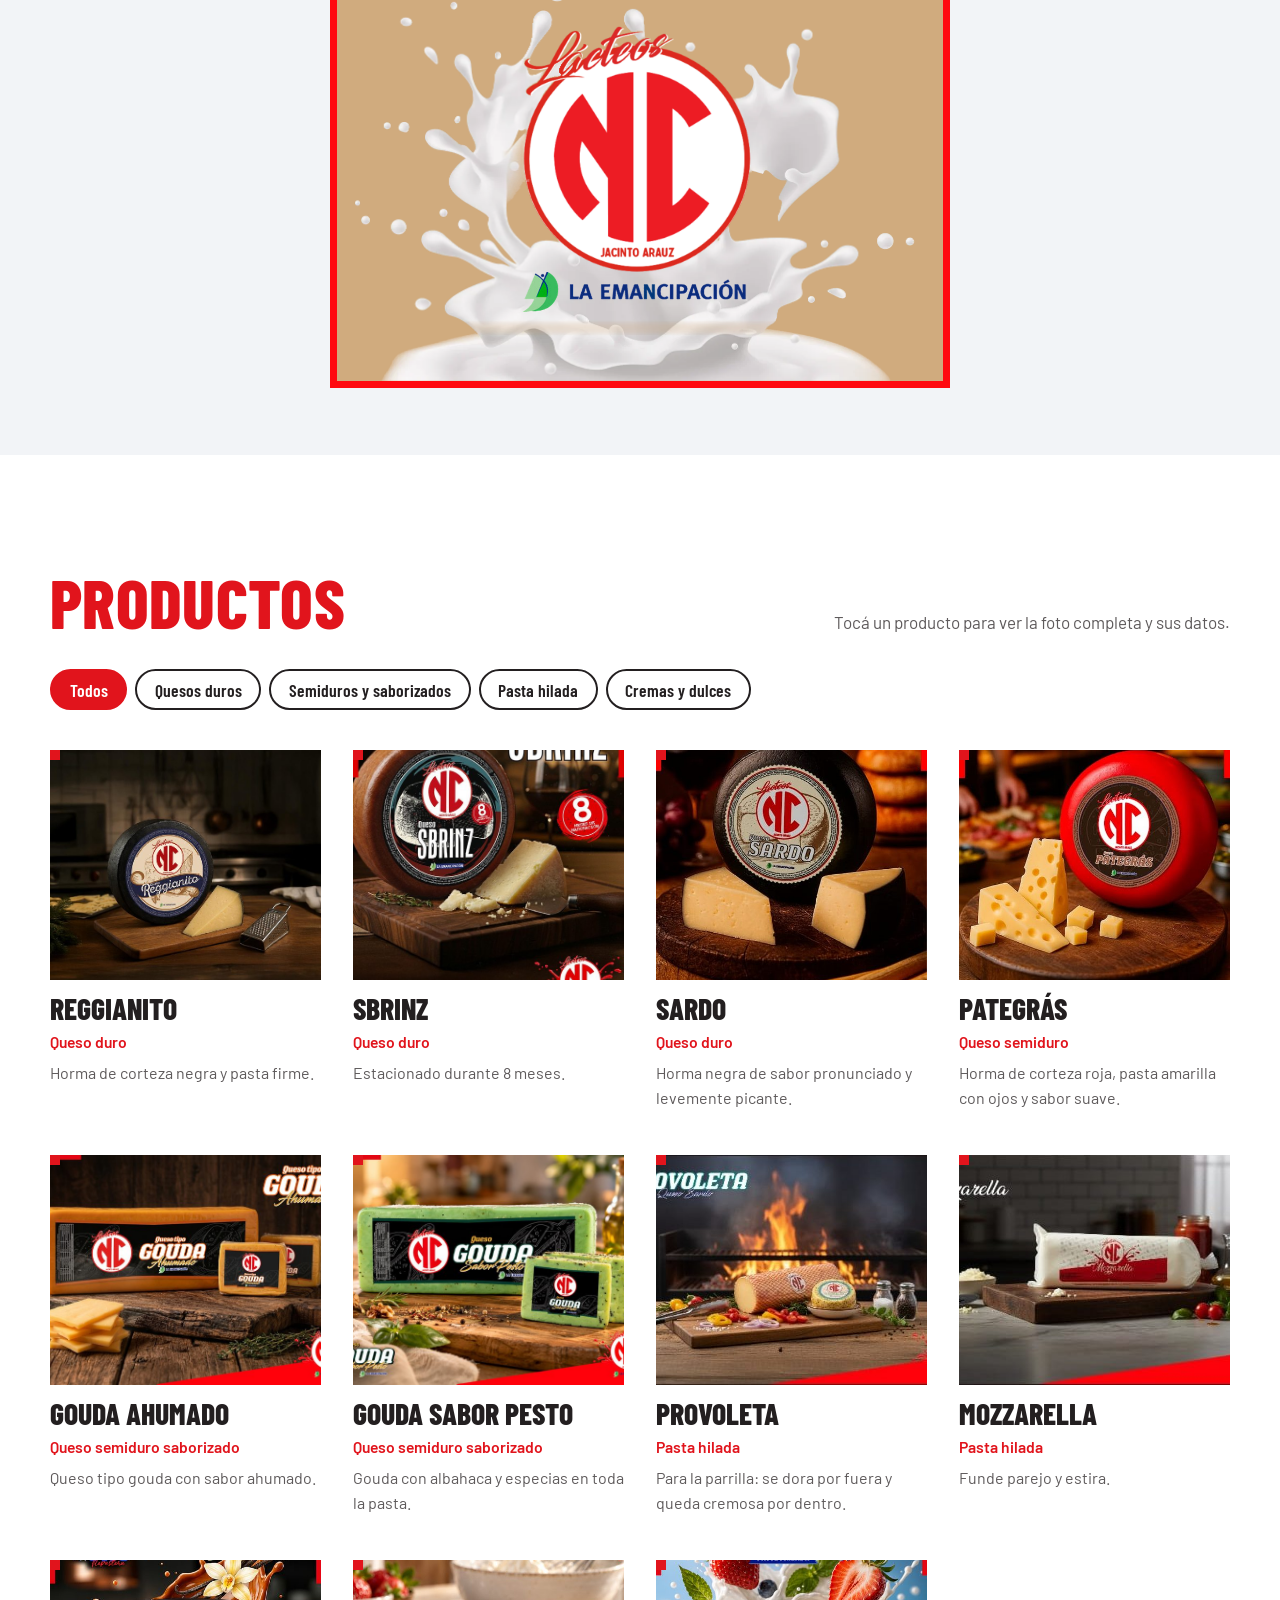
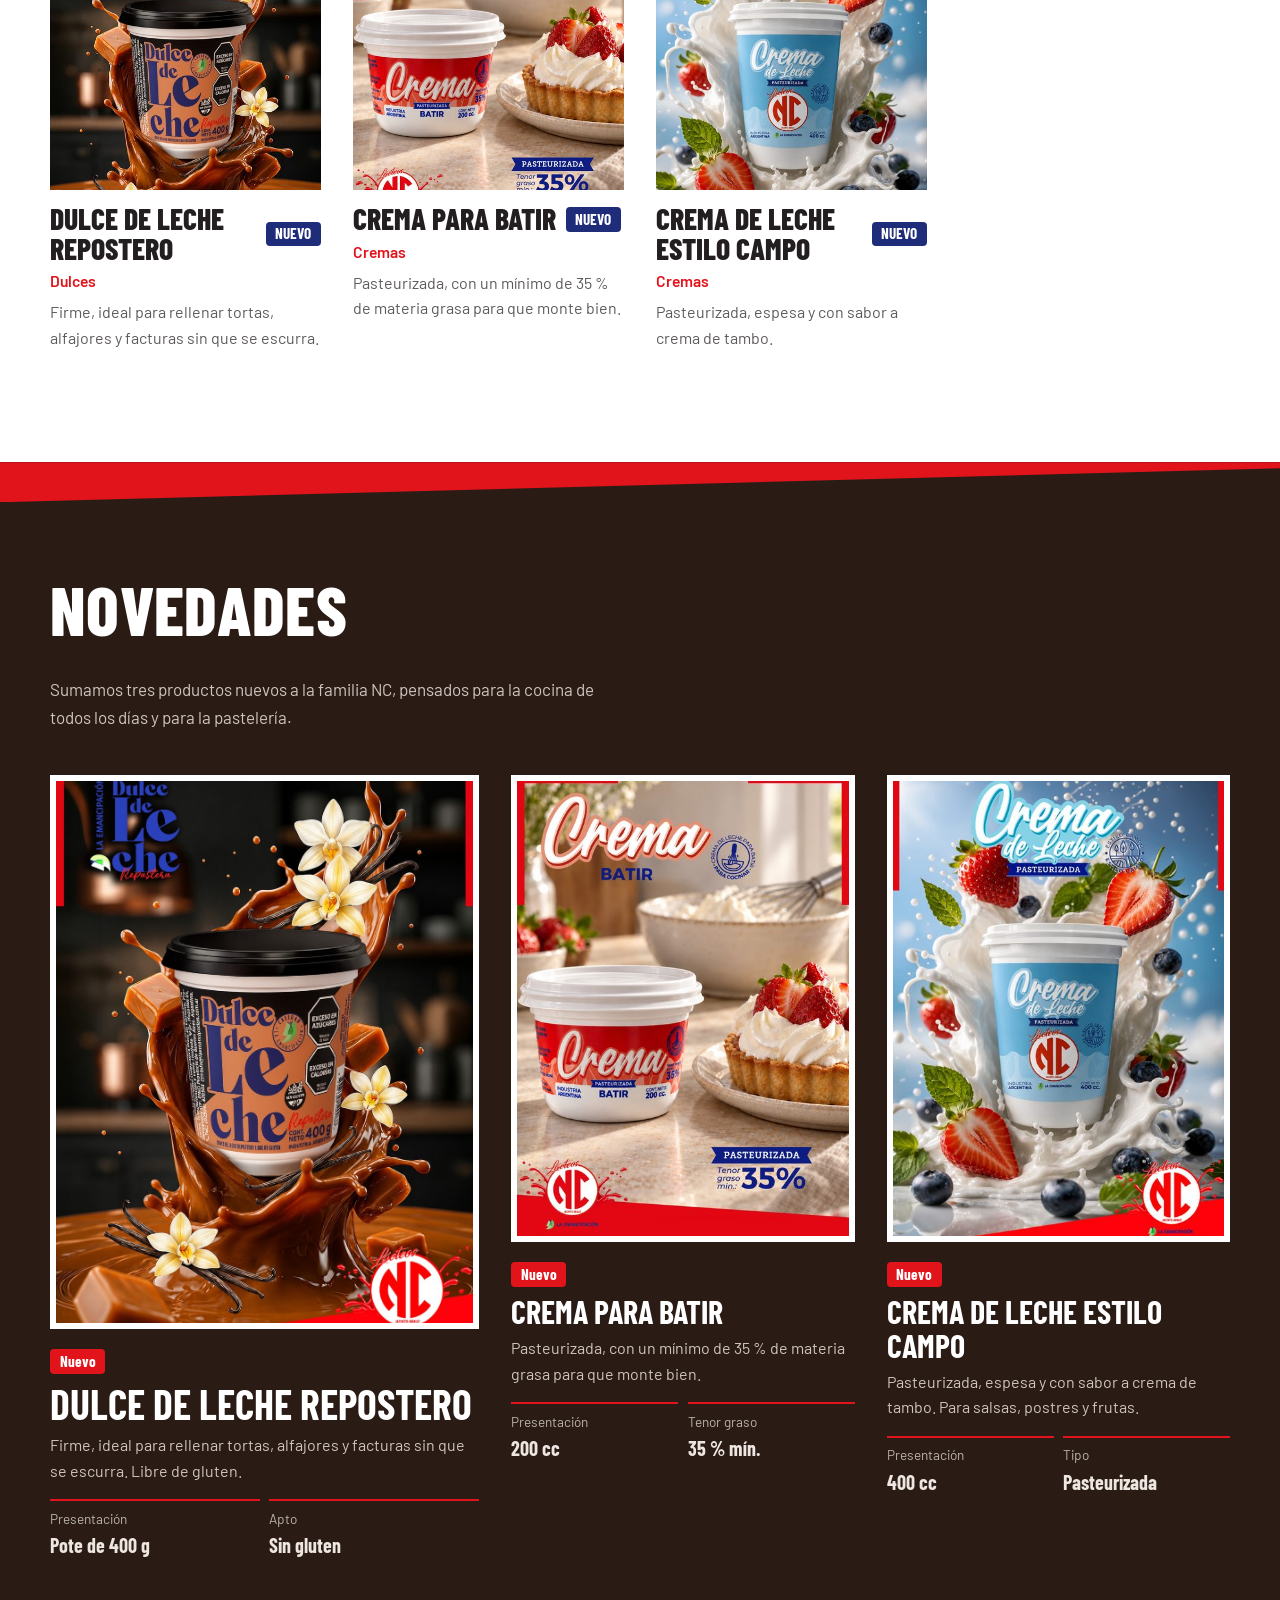
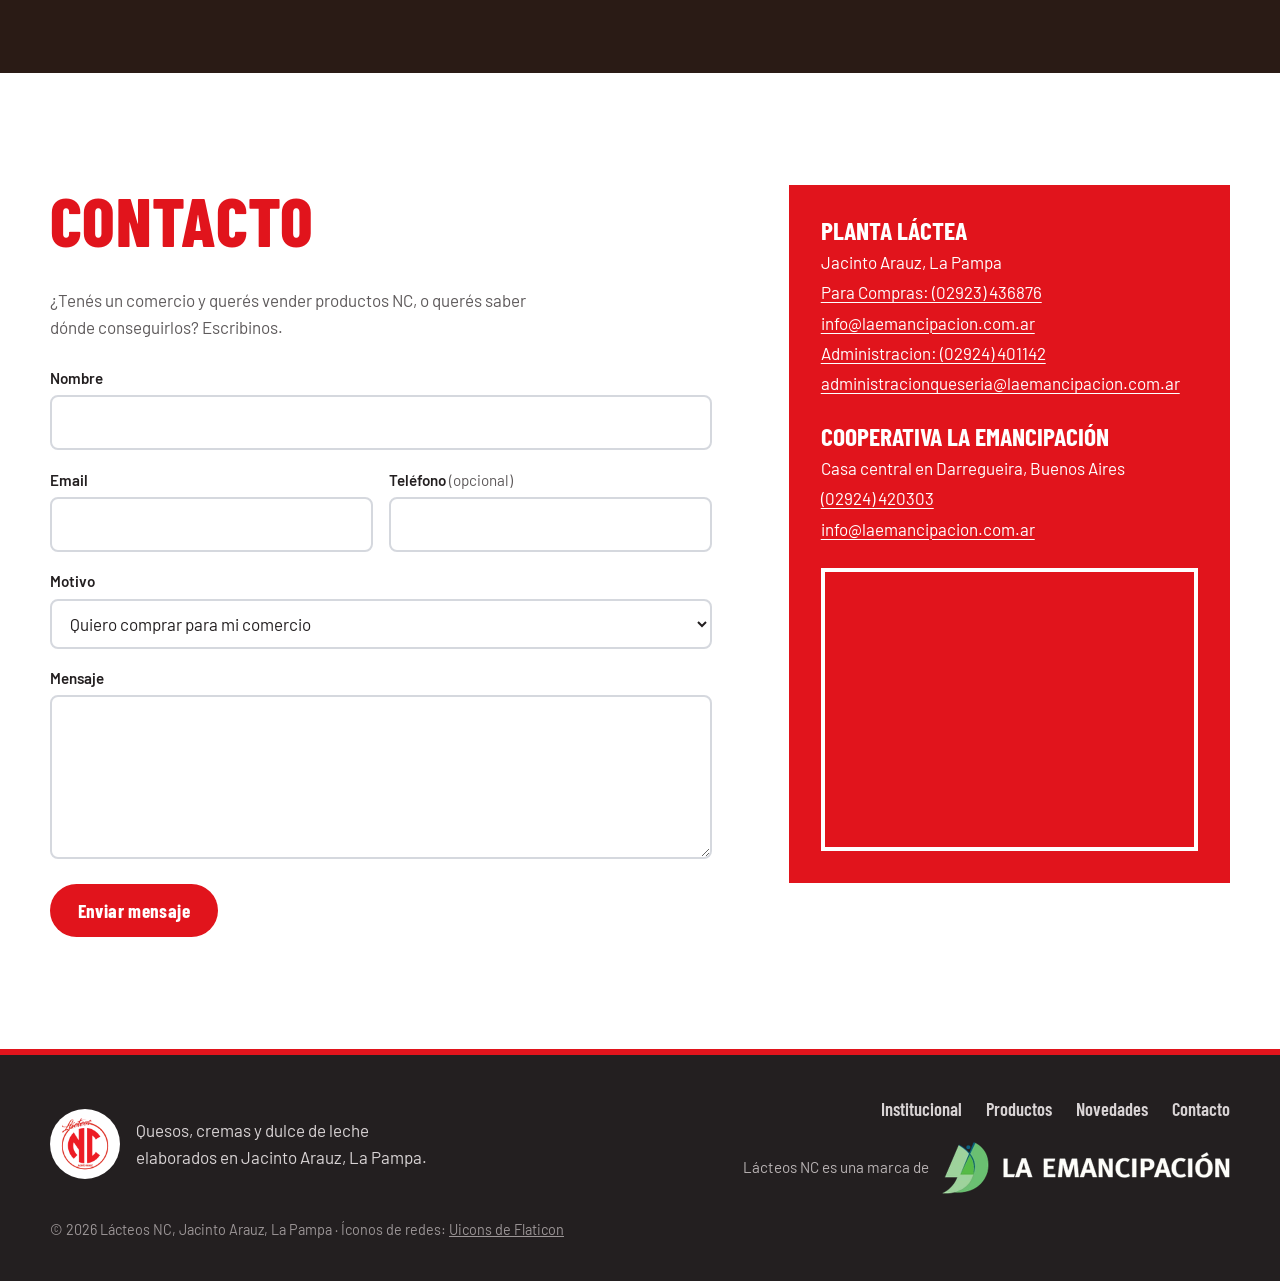
==== commit 0b9946c5: "Íconos de Instagram y Facebook de Flaticon UIcons Brands, con crédito en el pie Co-Authored-By: Clau" ====
--- a/index.html
+++ b/index.html
@@ -36,7 +36,7 @@
   "telephone": "+54-2924-420303"
 }
 </script>
-<link rel="stylesheet" href="css/styles.css?v=7">
+<link rel="stylesheet" href="css/styles.css?v=8">
 <script src="js/config.js?v=7"></script>
 <script src="js/main.js?v=6" defer></script>
 </head>
@@ -72,8 +72,8 @@
       <li><a href="#contacto" class="nav__cta">Contacto</a></li>
       <li><a href="/admin/" class="nav__login"><svg viewBox="0 0 24 24" width="18" height="18" aria-hidden="true" focusable="false"><path fill="currentColor" d="M12 12a4.5 4.5 0 1 0 0-9 4.5 4.5 0 0 0 0 9Zm0 2c-4.4 0-8 2.2-8 5v2h16v-2c0-2.8-3.6-5-8-5Z"/></svg>Ingresar</a></li>
       <li class="nav__redes">
-        <a href="https://www.instagram.com/lacteosncla/" class="nav__social" target="_blank" rel="noopener" aria-label="Lácteos NC en Instagram (se abre en otra pestaña)" title="Instagram"><svg viewBox="0 0 24 24" width="22" height="22" aria-hidden="true" focusable="false"><path fill="currentColor" d="M12 2.2c3.2 0 3.6 0 4.8.1 1.2.1 1.8.2 2.2.4.6.2 1 .5 1.4.9.4.4.7.8.9 1.4.2.4.4 1.1.4 2.2.1 1.3.1 1.6.1 4.8s0 3.6-.1 4.8c-.1 1.2-.2 1.8-.4 2.2-.2.6-.5 1-.9 1.4-.4.4-.8.7-1.4.9-.4.2-1.1.4-2.2.4-1.3.1-1.6.1-4.8.1s-3.6 0-4.8-.1c-1.2-.1-1.8-.2-2.2-.4-.6-.2-1-.5-1.4-.9-.4-.4-.7-.8-.9-1.4-.2-.4-.4-1.1-.4-2.2C2.2 15.6 2.2 15.2 2.2 12s0-3.6.1-4.8c.1-1.2.2-1.8.4-2.2.2-.6.5-1 .9-1.4.4-.4.8-.7 1.4-.9.4-.2 1.1-.4 2.2-.4C8.4 2.2 8.8 2.2 12 2.2Zm0 1.8c-3.1 0-3.5 0-4.7.1-1 0-1.6.2-2 .3-.5.2-.8.4-1.1.7-.3.3-.6.7-.7 1.1-.1.4-.3.9-.3 2C3 9.4 3 9.7 3 12s0 2.6.1 3.8c0 1 .2 1.6.3 2 .2.5.4.8.7 1.1.3.3.7.6 1.1.7.4.1.9.3 2 .3 1.2.1 1.6.1 4.7.1s3.5 0 4.7-.1c1 0 1.6-.2 2-.3.5-.2.8-.4 1.1-.7.3-.3.6-.7.7-1.1.1-.4.3-.9.3-2 .1-1.2.1-1.6.1-4.7s0-3.5-.1-4.7c0-1-.2-1.6-.3-2-.2-.5-.4-.8-.7-1.1-.3-.3-.7-.6-1.1-.7-.4-.1-.9-.3-2-.3C15.5 4 15.1 4 12 4Zm0 3.1a4.9 4.9 0 1 1 0 9.8 4.9 4.9 0 0 1 0-9.8Zm0 8.1a3.2 3.2 0 1 0 0-6.4 3.2 3.2 0 0 0 0 6.4Zm6.2-8.3a1.1 1.1 0 1 1-2.3 0 1.1 1.1 0 0 1 2.3 0Z"/></svg></a>
-        <a href="https://www.facebook.com/p/L%C3%A1cteos-NC-61564084072348/" class="nav__social" target="_blank" rel="noopener" aria-label="Lácteos NC en Facebook (se abre en otra pestaña)" title="Facebook"><svg viewBox="0 0 24 24" width="22" height="22" aria-hidden="true" focusable="false"><path fill="currentColor" d="M22 12a10 10 0 1 0-11.6 9.9v-7H7.9V12h2.5V9.8c0-2.5 1.5-3.9 3.8-3.9 1.1 0 2.2.2 2.2.2v2.5h-1.3c-1.2 0-1.6.8-1.6 1.6V12h2.8l-.4 2.9h-2.3v7A10 10 0 0 0 22 12Z"/></svg></a>
+        <a href="https://www.instagram.com/lacteosncla/" class="nav__social" target="_blank" rel="noopener" aria-label="Lácteos NC en Instagram (se abre en otra pestaña)" title="Instagram"><i class="fi fi-brands-instagram" aria-hidden="true"></i></a>
+        <a href="https://www.facebook.com/p/L%C3%A1cteos-NC-61564084072348/" class="nav__social" target="_blank" rel="noopener" aria-label="Lácteos NC en Facebook (se abre en otra pestaña)" title="Facebook"><i class="fi fi-brands-facebook" aria-hidden="true"></i></a>
       </li>
     </ul>
   </nav>
@@ -307,7 +307,7 @@
         </picture>
       </p>
     </div>
-    <p class="footer__copy">© <span id="anio">2026</span> Lácteos NC, Jacinto Arauz, La Pampa</p>
+    <p class="footer__copy">© <span id="anio">2026</span> Lácteos NC, Jacinto Arauz, La Pampa · <span class="footer__credito">Íconos de redes: <a href="https://www.flaticon.es/uicons" target="_blank" rel="noopener">Uicons de Flaticon</a></span></p>
   </div>
 </footer>
 
--- a/css/styles.css
+++ b/css/styles.css
@@ -110,10 +110,19 @@
 /* Botón Login: contorno rojo, se llena al pasar el mouse */
 .nav .nav__login { display: inline-flex; align-items: center; gap: .4rem; color: var(--rojo); border: 2px solid var(--rojo); border-radius: 999px; padding: .55rem 1rem; margin-left: .2rem; }
 .nav .nav__login:hover, .nav .nav__login:focus-visible { color: var(--blanco); }
+/* Íconos de redes: Uicons Brands de Flaticon (https://www.flaticon.es/uicons).
+   Fuente recortada a solo Instagram (U+F16E) y Facebook (U+F14F): fonts/uicons-brands-nc.woff2 */
+@font-face { font-family: "uicons-brands"; src: url("../fonts/uicons-brands-nc.woff2") format("woff2"); font-display: swap; }
+.fi { display: inline-flex; line-height: 1; }
+.fi::before { font-family: "uicons-brands" !important; font-style: normal; font-weight: 400 !important; line-height: 1;
+  -webkit-font-smoothing: antialiased; -moz-osx-font-smoothing: grayscale; }
+.fi-brands-instagram::before { content: "\f16e"; }
+.fi-brands-facebook::before { content: "\f14f"; }
 /* Redes sociales al lado de Ingresar */
 .nav .nav__redes { display: flex; align-items: center; gap: .1rem; margin-left: .3rem; }
 .nav .nav__social { display: inline-flex; align-items: center; justify-content: center; width: 40px; height: 40px; padding: 0; border-radius: 50%; color: var(--tinta); background: transparent; }
 .nav .nav__social::before { content: none; }
+.nav .nav__social .fi { font-size: 20px; }
 .nav .nav__social:hover, .nav .nav__social:focus-visible { color: var(--blanco); background: var(--rojo); }
 
 /* ---- Estilo PELUCHE (predeterminado: <nav class="nav nav--peluche">) ----
@@ -406,6 +415,7 @@
 .footer__derecha { display: grid; gap: 1.1rem; justify-items: end; }
 .footer__firma { display: flex; align-items: center; gap: .8rem; margin: 0; font-size: .95rem; color: #B9B3B4; }
 .footer__firma img { height: 52px; width: auto; max-width: 100%; display: block; }
+.footer__credito a { color: inherit; }
 .footer__copy { grid-column: 1 / -1; margin: 0; font-size: .9rem; color: #9C9697; }
 
 /* ========================== DETALLE ========================== */
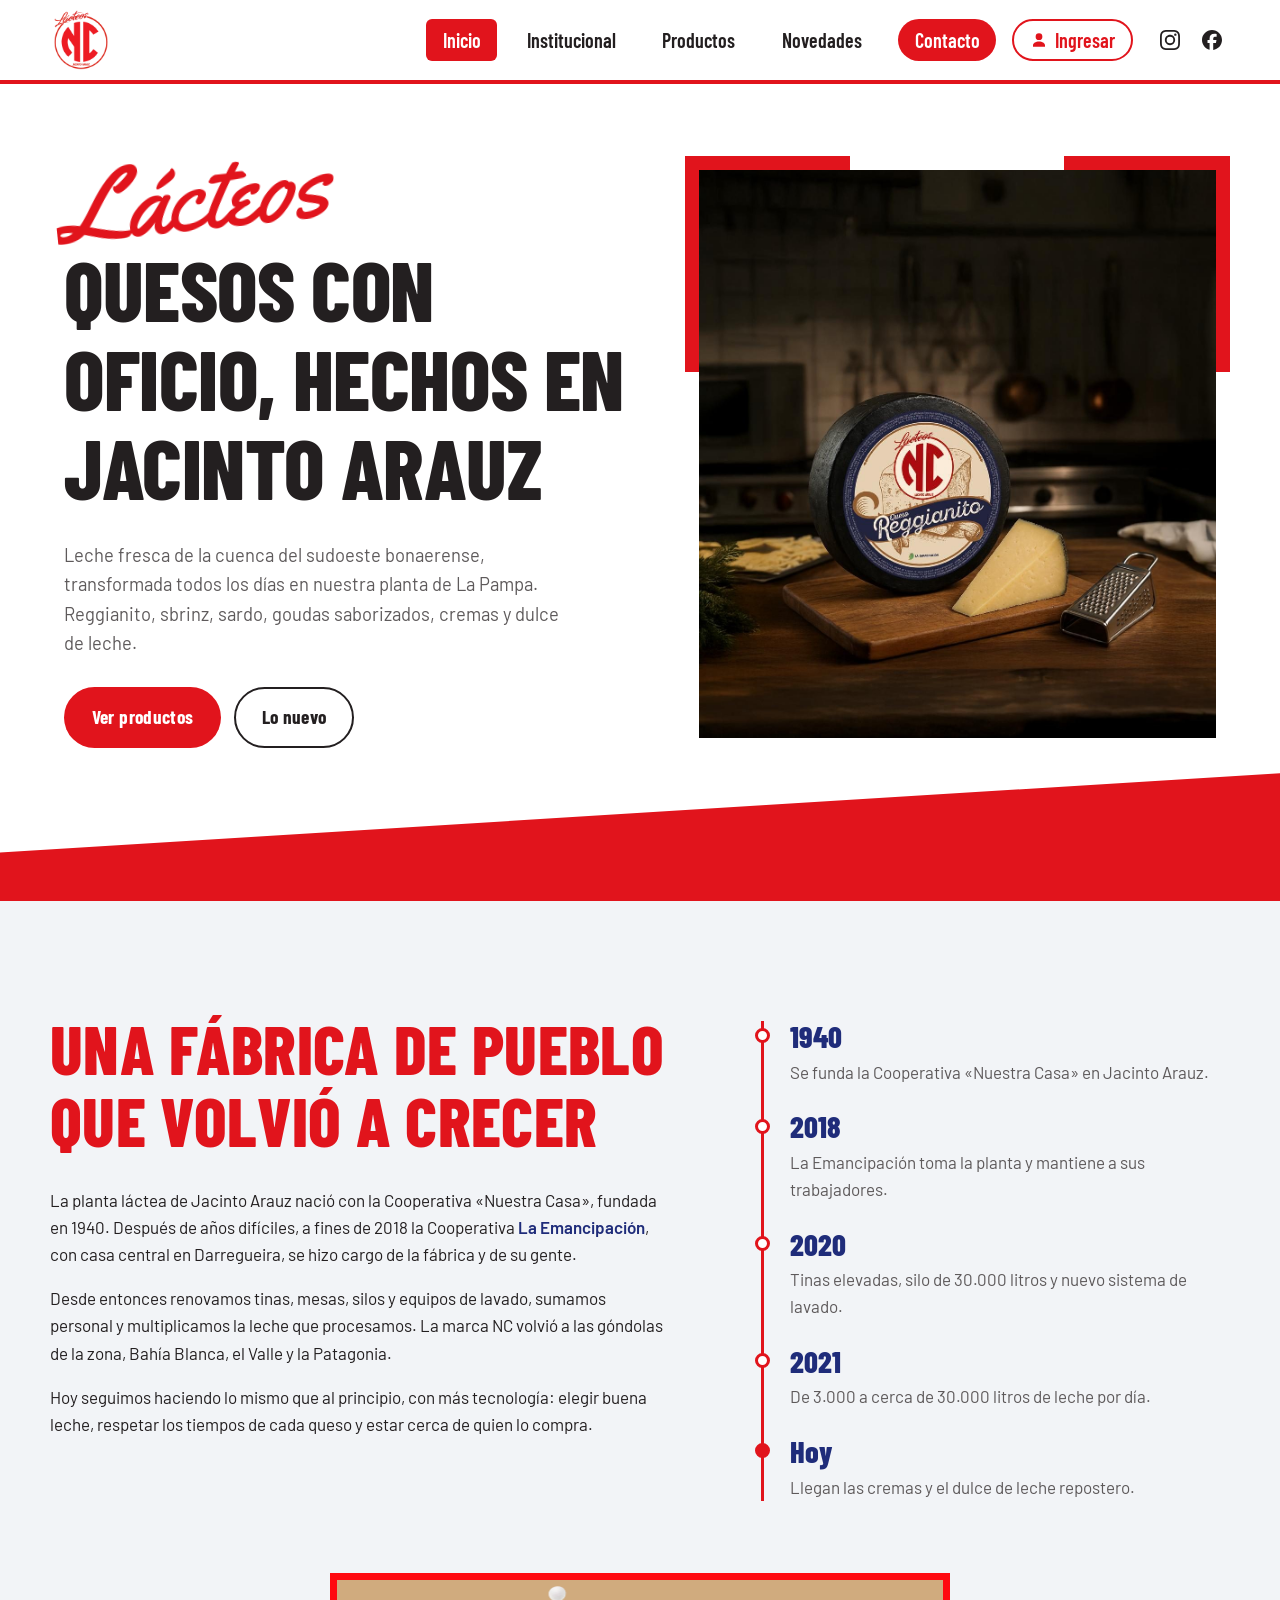
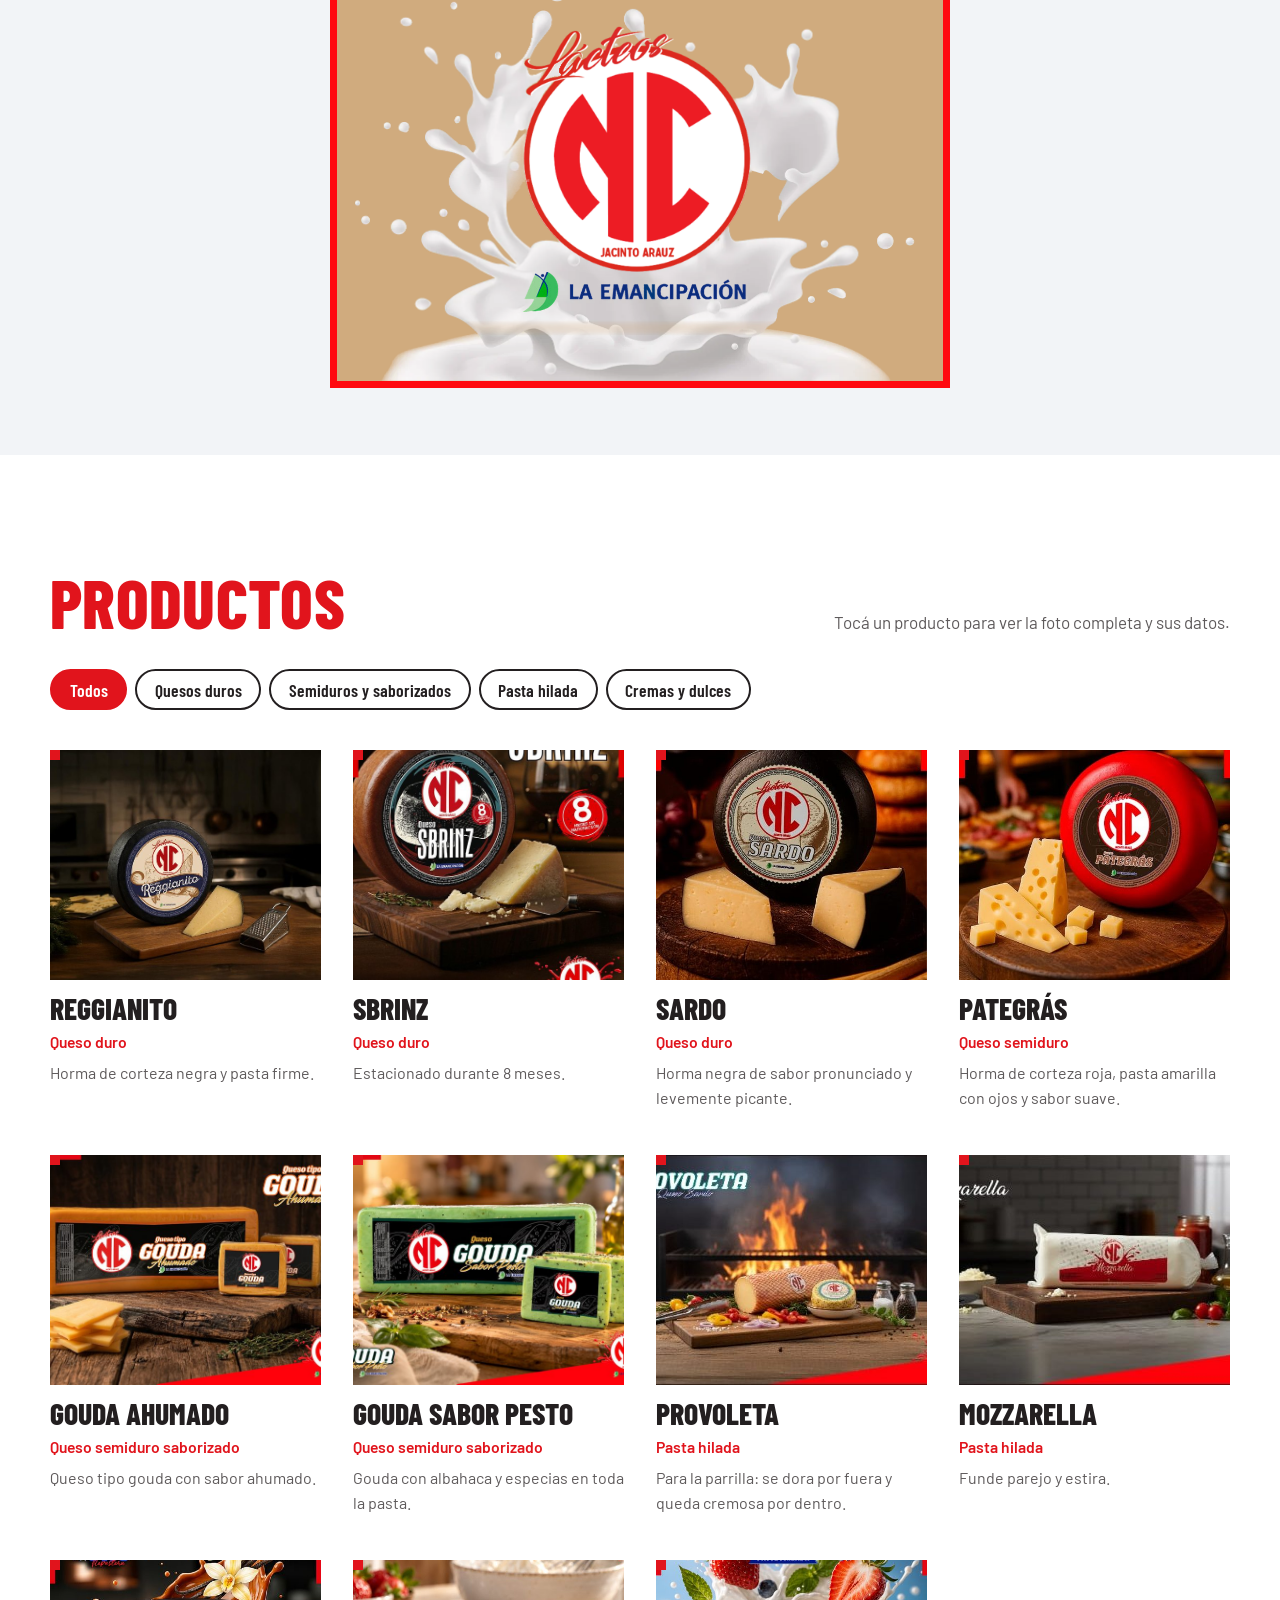
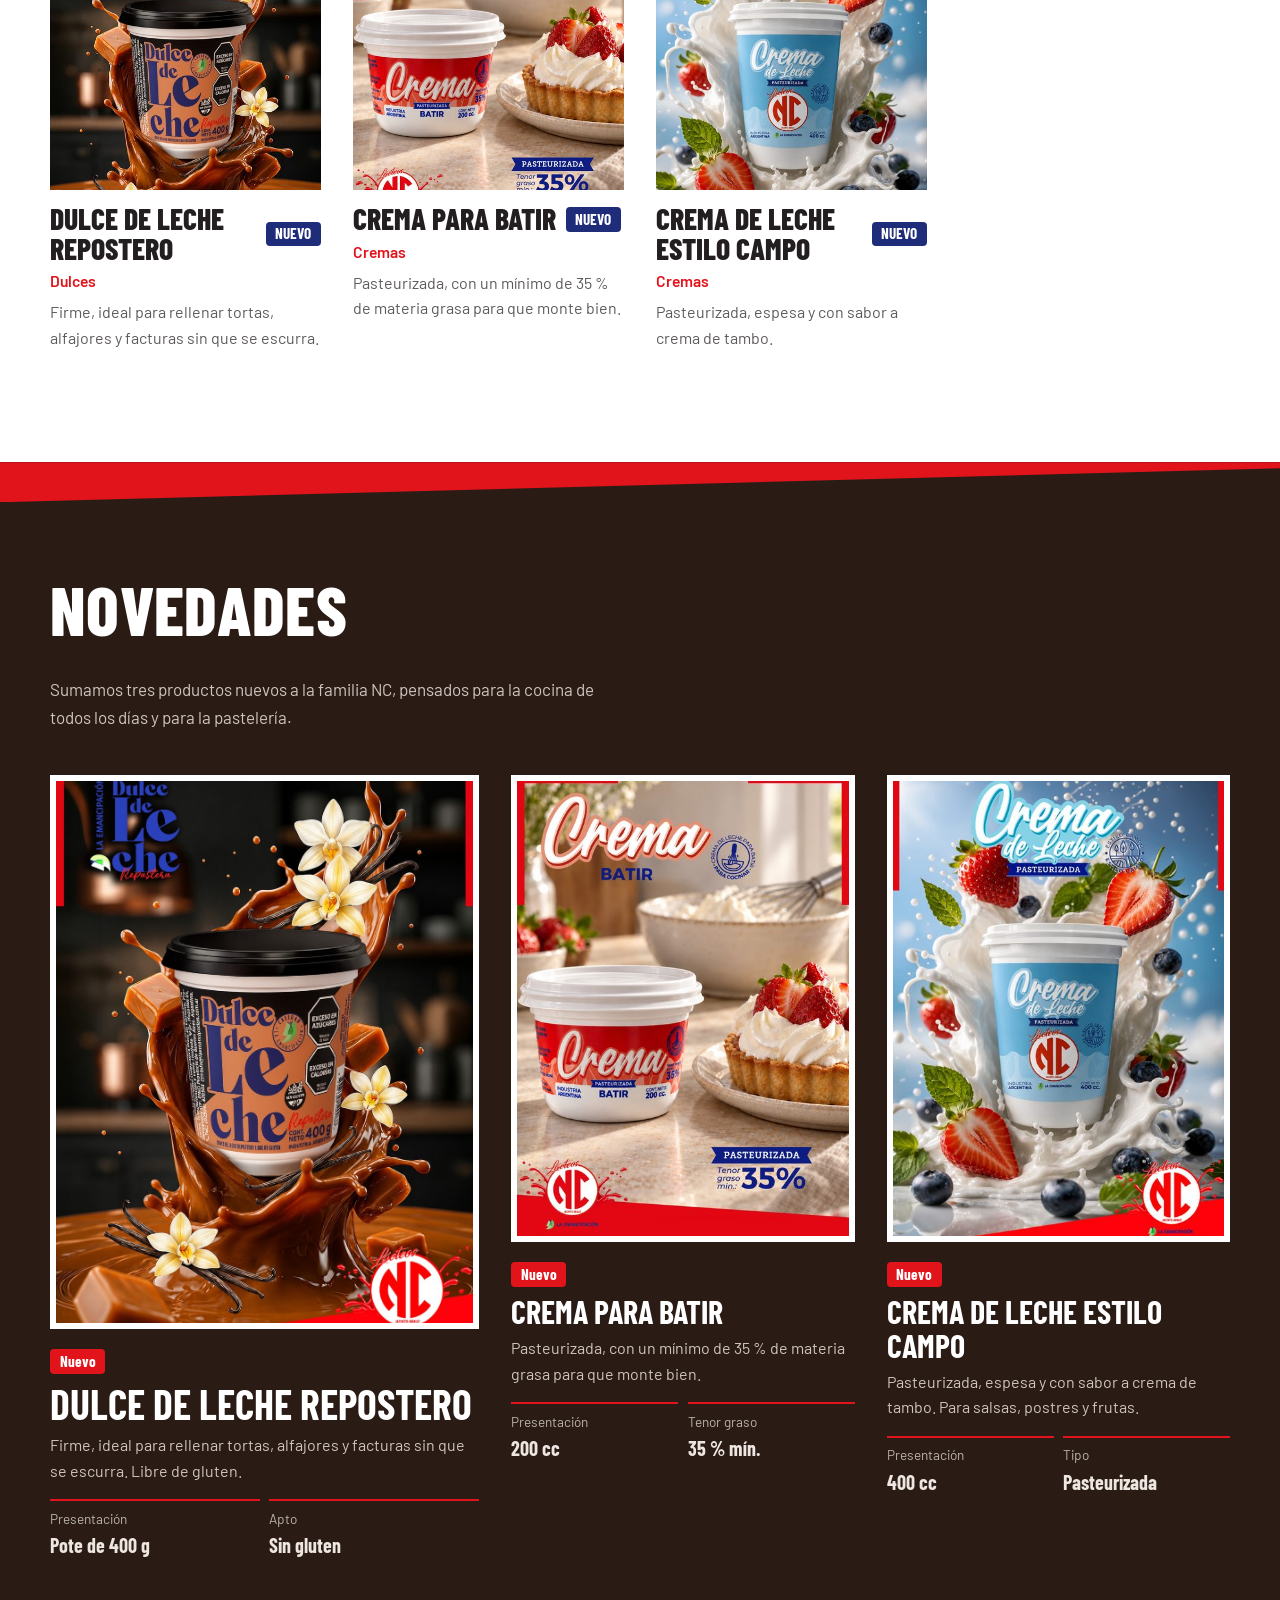
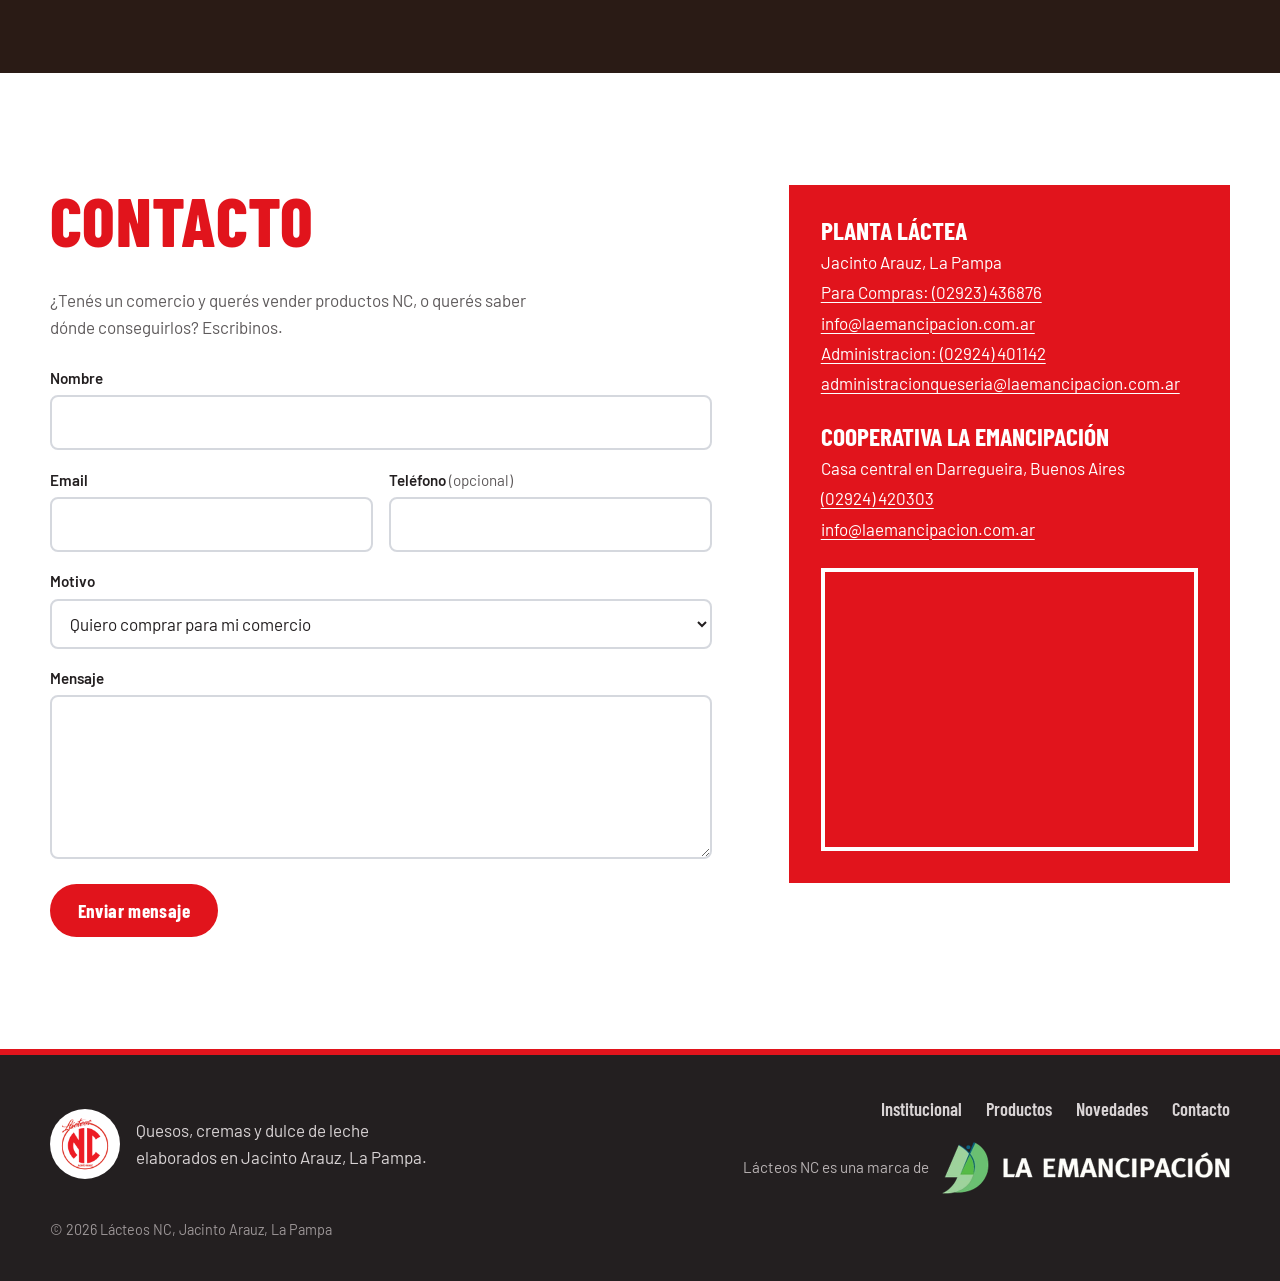
==== commit 3a7a818c: "Íconos de redes con Simple Icons (CC0): sin crédito en el pie Co-Authored-By: Claude Opus 5.5 <norep" ====
--- a/index.html
+++ b/index.html
@@ -36,7 +36,7 @@
   "telephone": "+54-2924-420303"
 }
 </script>
-<link rel="stylesheet" href="css/styles.css?v=8">
+<link rel="stylesheet" href="css/styles.css?v=9">
 <script src="js/config.js?v=7"></script>
 <script src="js/main.js?v=6" defer></script>
 </head>
@@ -72,8 +72,8 @@
       <li><a href="#contacto" class="nav__cta">Contacto</a></li>
       <li><a href="/admin/" class="nav__login"><svg viewBox="0 0 24 24" width="18" height="18" aria-hidden="true" focusable="false"><path fill="currentColor" d="M12 12a4.5 4.5 0 1 0 0-9 4.5 4.5 0 0 0 0 9Zm0 2c-4.4 0-8 2.2-8 5v2h16v-2c0-2.8-3.6-5-8-5Z"/></svg>Ingresar</a></li>
       <li class="nav__redes">
-        <a href="https://www.instagram.com/lacteosncla/" class="nav__social" target="_blank" rel="noopener" aria-label="Lácteos NC en Instagram (se abre en otra pestaña)" title="Instagram"><i class="fi fi-brands-instagram" aria-hidden="true"></i></a>
-        <a href="https://www.facebook.com/p/L%C3%A1cteos-NC-61564084072348/" class="nav__social" target="_blank" rel="noopener" aria-label="Lácteos NC en Facebook (se abre en otra pestaña)" title="Facebook"><i class="fi fi-brands-facebook" aria-hidden="true"></i></a>
+        <a href="https://www.instagram.com/lacteosncla/" class="nav__social" target="_blank" rel="noopener" aria-label="Lácteos NC en Instagram (se abre en otra pestaña)" title="Instagram"><svg class="red-icono" viewBox="0 0 24 24" width="20" height="20" aria-hidden="true" focusable="false"><path fill="currentColor" d="M7.0301.084c-1.2768.0602-2.1487.264-2.911.5634-.7888.3075-1.4575.72-2.1228 1.3877-.6652.6677-1.075 1.3368-1.3802 2.127-.2954.7638-.4956 1.6365-.552 2.914-.0564 1.2775-.0689 1.6882-.0626 4.947.0062 3.2586.0206 3.6671.0825 4.9473.061 1.2765.264 2.1482.5635 2.9107.308.7889.72 1.4573 1.388 2.1228.6679.6655 1.3365 1.0743 2.1285 1.38.7632.295 1.6361.4961 2.9134.552 1.2773.056 1.6884.069 4.9462.0627 3.2578-.0062 3.668-.0207 4.9478-.0814 1.28-.0607 2.147-.2652 2.9098-.5633.7889-.3086 1.4578-.72 2.1228-1.3881.665-.6682 1.0745-1.3378 1.3795-2.1284.2957-.7632.4966-1.636.552-2.9124.056-1.2809.0692-1.6898.063-4.948-.0063-3.2583-.021-3.6668-.0817-4.9465-.0607-1.2797-.264-2.1487-.5633-2.9117-.3084-.7889-.72-1.4568-1.3876-2.1228C21.2982 1.33 20.628.9208 19.8378.6165 19.074.321 18.2017.1197 16.9244.0645 15.6471.0093 15.236-.005 11.977.0014 8.718.0076 8.31.0215 7.0301.0839m.1402 21.6932c-1.17-.0509-1.8053-.2453-2.2287-.408-.5606-.216-.96-.4771-1.3819-.895-.422-.4178-.6811-.8186-.9-1.378-.1644-.4234-.3624-1.058-.4171-2.228-.0595-1.2645-.072-1.6442-.079-4.848-.007-3.2037.0053-3.583.0607-4.848.05-1.169.2456-1.805.408-2.2282.216-.5613.4762-.96.895-1.3816.4188-.4217.8184-.6814 1.3783-.9003.423-.1651 1.0575-.3614 2.227-.4171 1.2655-.06 1.6447-.072 4.848-.079 3.2033-.007 3.5835.005 4.8495.0608 1.169.0508 1.8053.2445 2.228.408.5608.216.96.4754 1.3816.895.4217.4194.6816.8176.9005 1.3787.1653.4217.3617 1.056.4169 2.2263.0602 1.2655.0739 1.645.0796 4.848.0058 3.203-.0055 3.5834-.061 4.848-.051 1.17-.245 1.8055-.408 2.2294-.216.5604-.4763.96-.8954 1.3814-.419.4215-.8181.6811-1.3783.9-.4224.1649-1.0577.3617-2.2262.4174-1.2656.0595-1.6448.072-4.8493.079-3.2045.007-3.5825-.006-4.848-.0608M16.953 5.5864A1.44 1.44 0 1 0 18.39 4.144a1.44 1.44 0 0 0-1.437 1.4424M5.8385 12.012c.0067 3.4032 2.7706 6.1557 6.173 6.1493 3.4026-.0065 6.157-2.7701 6.1506-6.1733-.0065-3.4032-2.771-6.1565-6.174-6.1498-3.403.0067-6.156 2.771-6.1496 6.1738M8 12.0077a4 4 0 1 1 4.008 3.9921A3.9996 3.9996 0 0 1 8 12.0077"/></svg></a>
+        <a href="https://www.facebook.com/p/L%C3%A1cteos-NC-61564084072348/" class="nav__social" target="_blank" rel="noopener" aria-label="Lácteos NC en Facebook (se abre en otra pestaña)" title="Facebook"><svg class="red-icono" viewBox="0 0 24 24" width="20" height="20" aria-hidden="true" focusable="false"><path fill="currentColor" d="M9.101 23.691v-7.98H6.627v-3.667h2.474v-1.58c0-4.085 1.848-5.978 5.858-5.978.401 0 .955.042 1.468.103a8.68 8.68 0 0 1 1.141.195v3.325a8.623 8.623 0 0 0-.653-.036 26.805 26.805 0 0 0-.733-.009c-.707 0-1.259.096-1.675.309a1.686 1.686 0 0 0-.679.622c-.258.42-.374.995-.374 1.752v1.297h3.919l-.386 2.103-.287 1.564h-3.246v8.245C19.396 23.238 24 18.179 24 12.044c0-6.627-5.373-12-12-12s-12 5.373-12 12c0 5.628 3.874 10.35 9.101 11.647Z"/></svg></a>
       </li>
     </ul>
   </nav>
@@ -307,7 +307,7 @@
         </picture>
       </p>
     </div>
-    <p class="footer__copy">© <span id="anio">2026</span> Lácteos NC, Jacinto Arauz, La Pampa · <span class="footer__credito">Íconos de redes: <a href="https://www.flaticon.es/uicons" target="_blank" rel="noopener">Uicons de Flaticon</a></span></p>
+    <p class="footer__copy">© <span id="anio">2026</span> Lácteos NC, Jacinto Arauz, La Pampa</p>
   </div>
 </footer>
 
--- a/css/styles.css
+++ b/css/styles.css
@@ -110,19 +110,12 @@
 /* Botón Login: contorno rojo, se llena al pasar el mouse */
 .nav .nav__login { display: inline-flex; align-items: center; gap: .4rem; color: var(--rojo); border: 2px solid var(--rojo); border-radius: 999px; padding: .55rem 1rem; margin-left: .2rem; }
 .nav .nav__login:hover, .nav .nav__login:focus-visible { color: var(--blanco); }
-/* Íconos de redes: Uicons Brands de Flaticon (https://www.flaticon.es/uicons).
-   Fuente recortada a solo Instagram (U+F16E) y Facebook (U+F14F): fonts/uicons-brands-nc.woff2 */
-@font-face { font-family: "uicons-brands"; src: url("../fonts/uicons-brands-nc.woff2") format("woff2"); font-display: swap; }
-.fi { display: inline-flex; line-height: 1; }
-.fi::before { font-family: "uicons-brands" !important; font-style: normal; font-weight: 400 !important; line-height: 1;
-  -webkit-font-smoothing: antialiased; -moz-osx-font-smoothing: grayscale; }
-.fi-brands-instagram::before { content: "\f16e"; }
-.fi-brands-facebook::before { content: "\f14f"; }
+/* Íconos de redes: Simple Icons (https://simpleicons.org), licencia CC0 / dominio público: no requieren crédito */
 /* Redes sociales al lado de Ingresar */
 .nav .nav__redes { display: flex; align-items: center; gap: .1rem; margin-left: .3rem; }
 .nav .nav__social { display: inline-flex; align-items: center; justify-content: center; width: 40px; height: 40px; padding: 0; border-radius: 50%; color: var(--tinta); background: transparent; }
 .nav .nav__social::before { content: none; }
-.nav .nav__social .fi { font-size: 20px; }
+.nav .nav__social .red-icono { width: 20px; height: 20px; display: block; }
 .nav .nav__social:hover, .nav .nav__social:focus-visible { color: var(--blanco); background: var(--rojo); }
 
 /* ---- Estilo PELUCHE (predeterminado: <nav class="nav nav--peluche">) ----
@@ -415,7 +408,6 @@
 .footer__derecha { display: grid; gap: 1.1rem; justify-items: end; }
 .footer__firma { display: flex; align-items: center; gap: .8rem; margin: 0; font-size: .95rem; color: #B9B3B4; }
 .footer__firma img { height: 52px; width: auto; max-width: 100%; display: block; }
-.footer__credito a { color: inherit; }
 .footer__copy { grid-column: 1 / -1; margin: 0; font-size: .9rem; color: #9C9697; }
 
 /* ========================== DETALLE ========================== */
